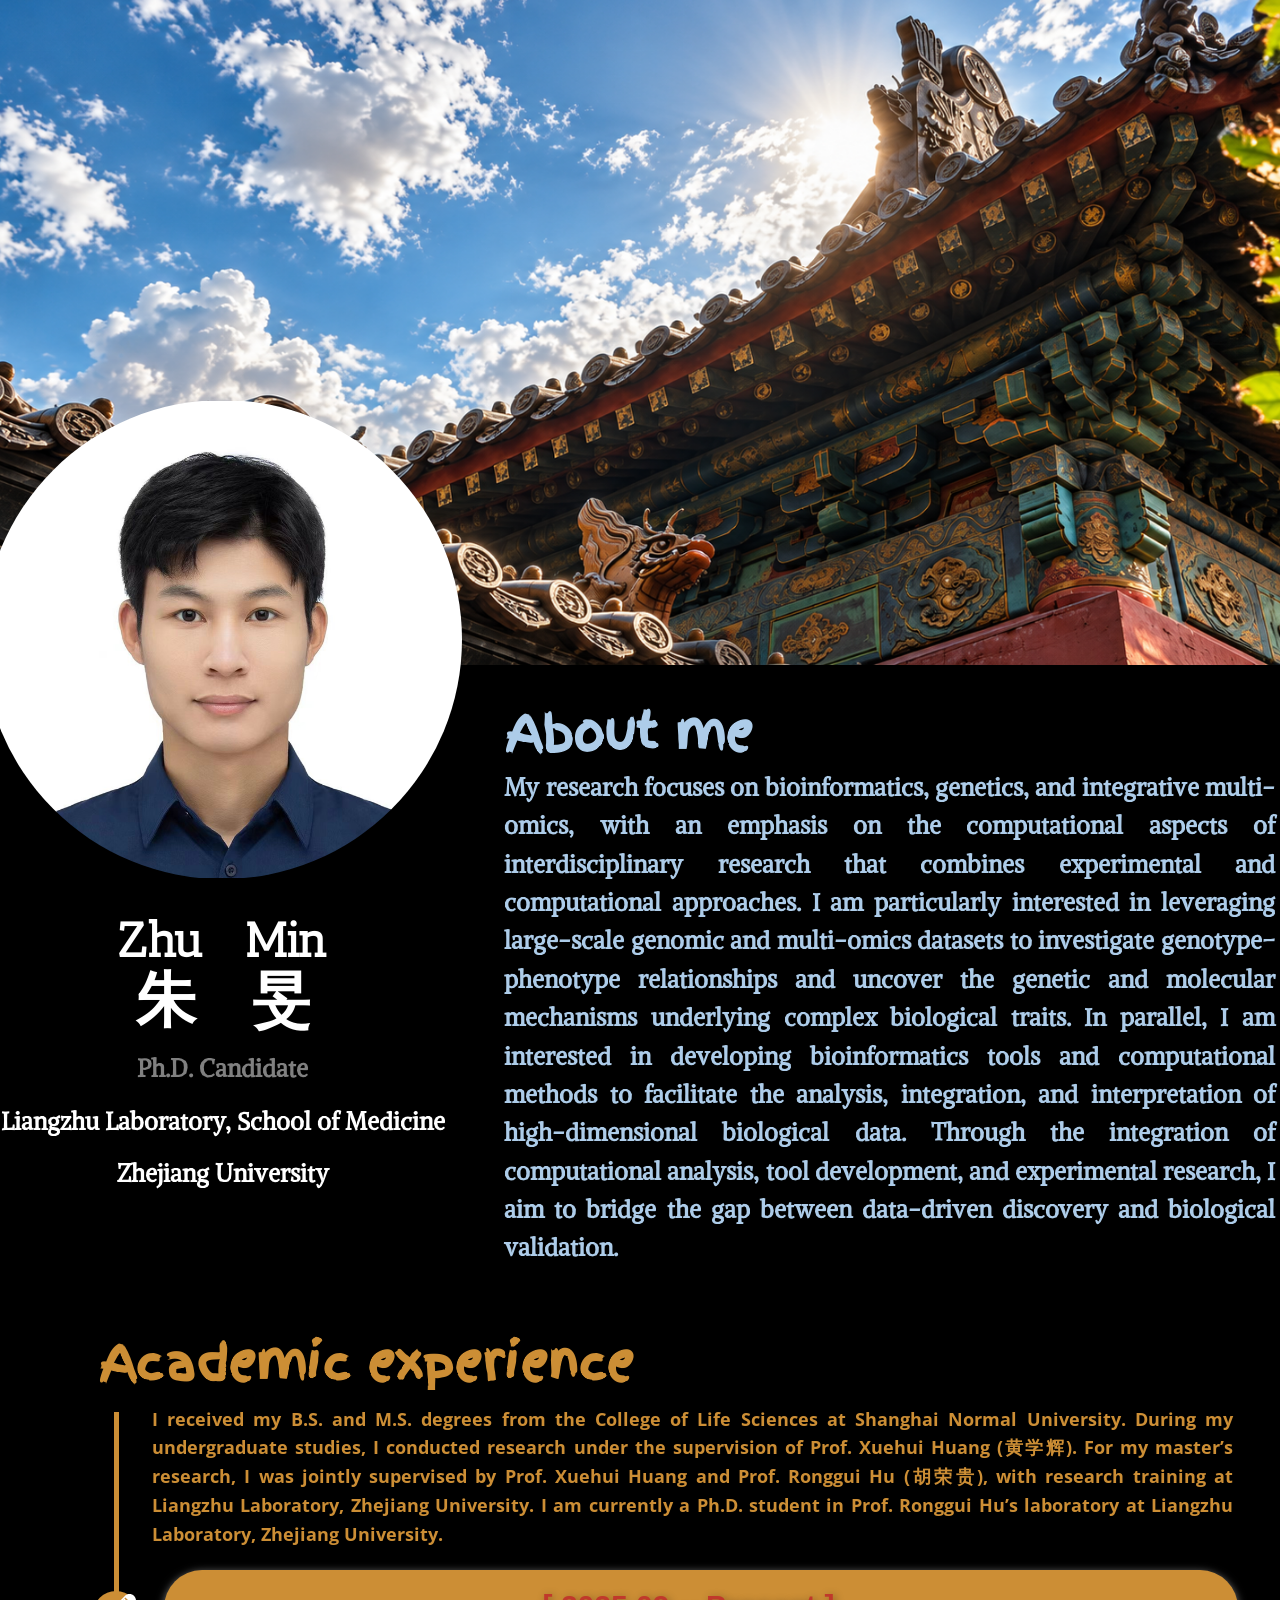
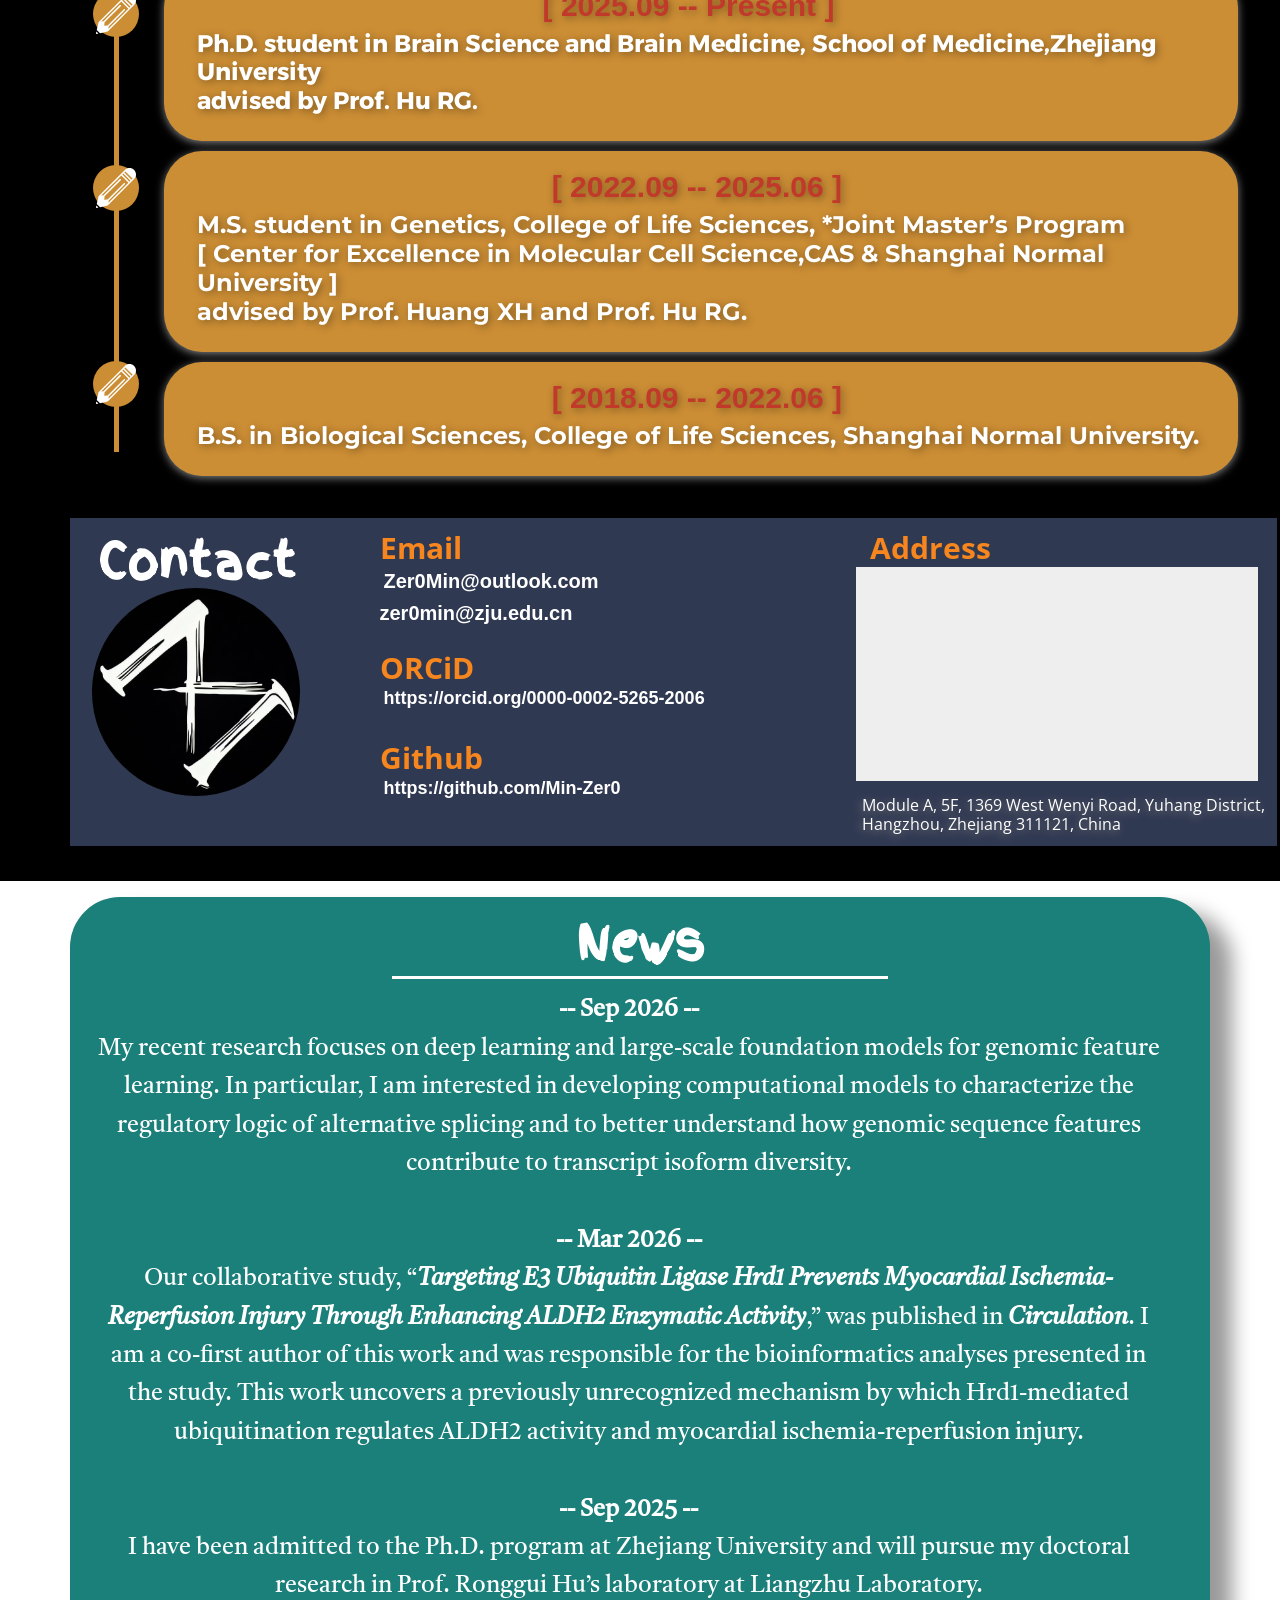
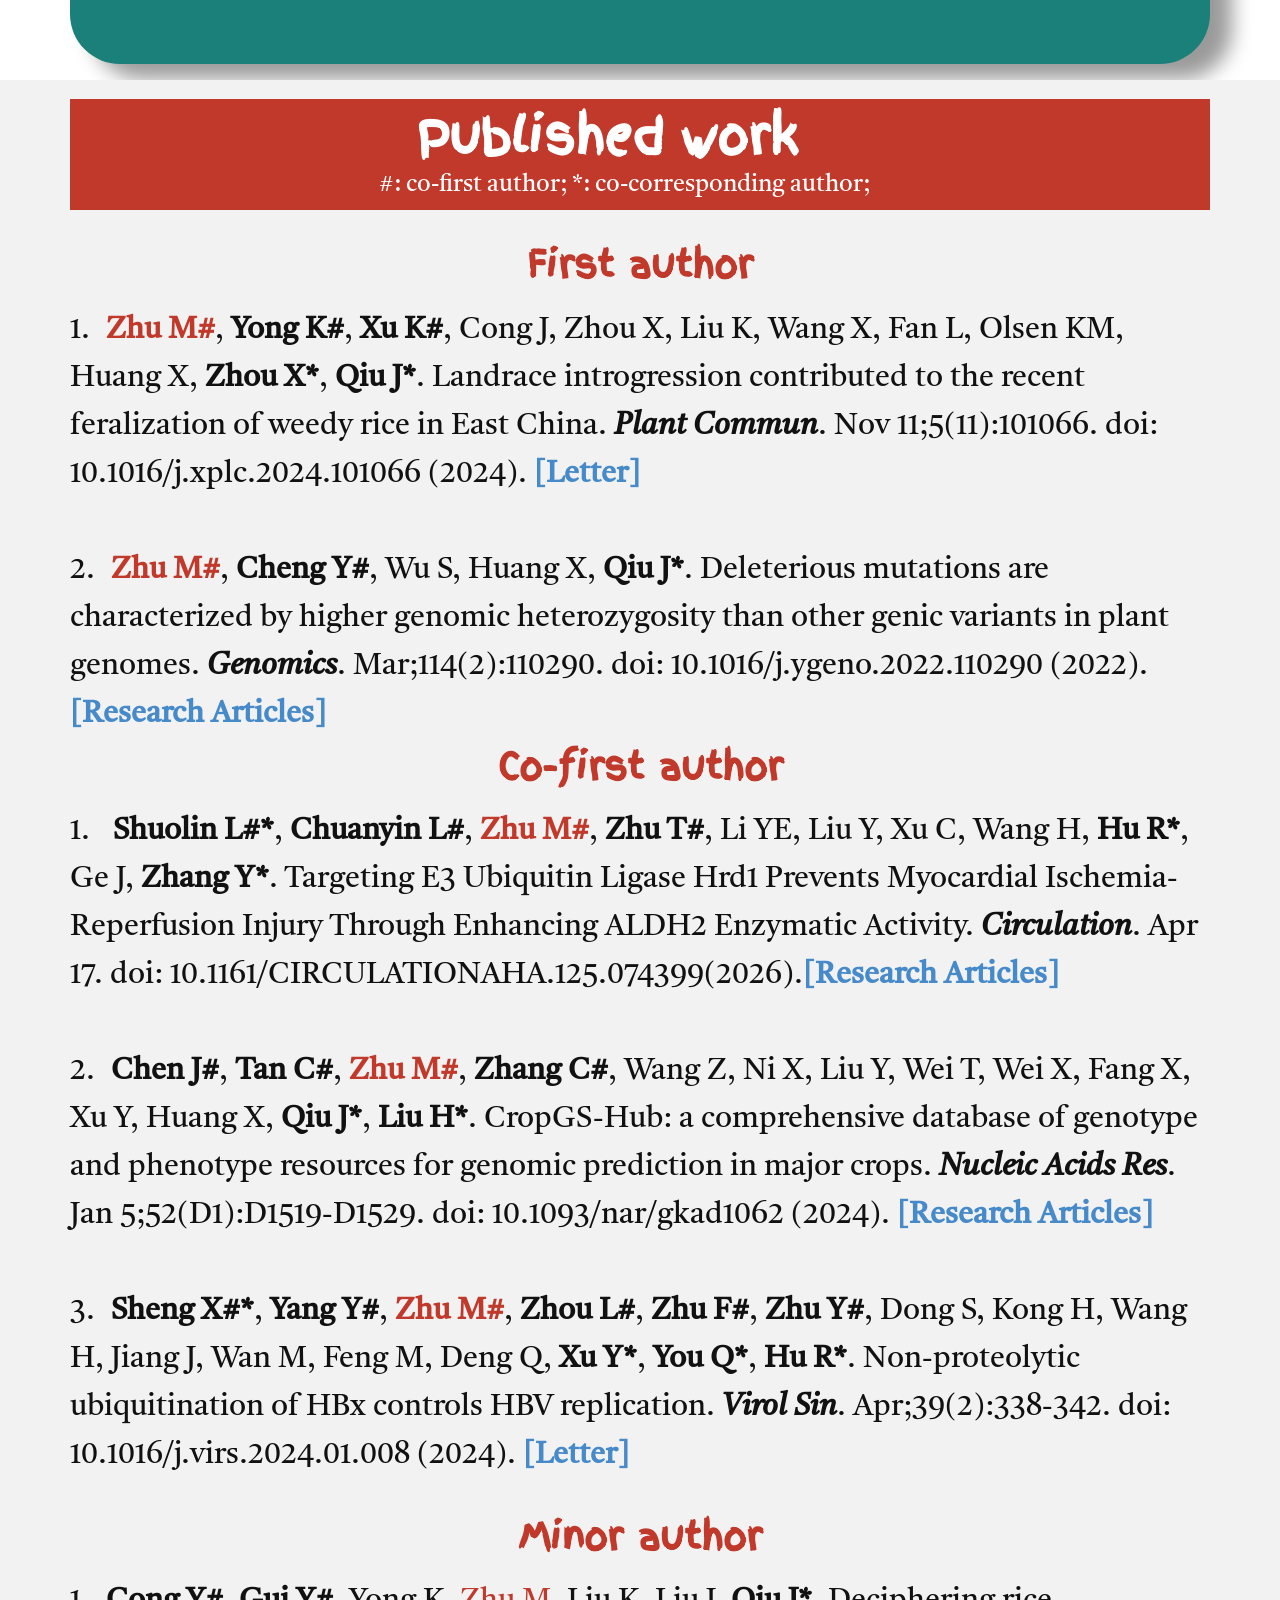
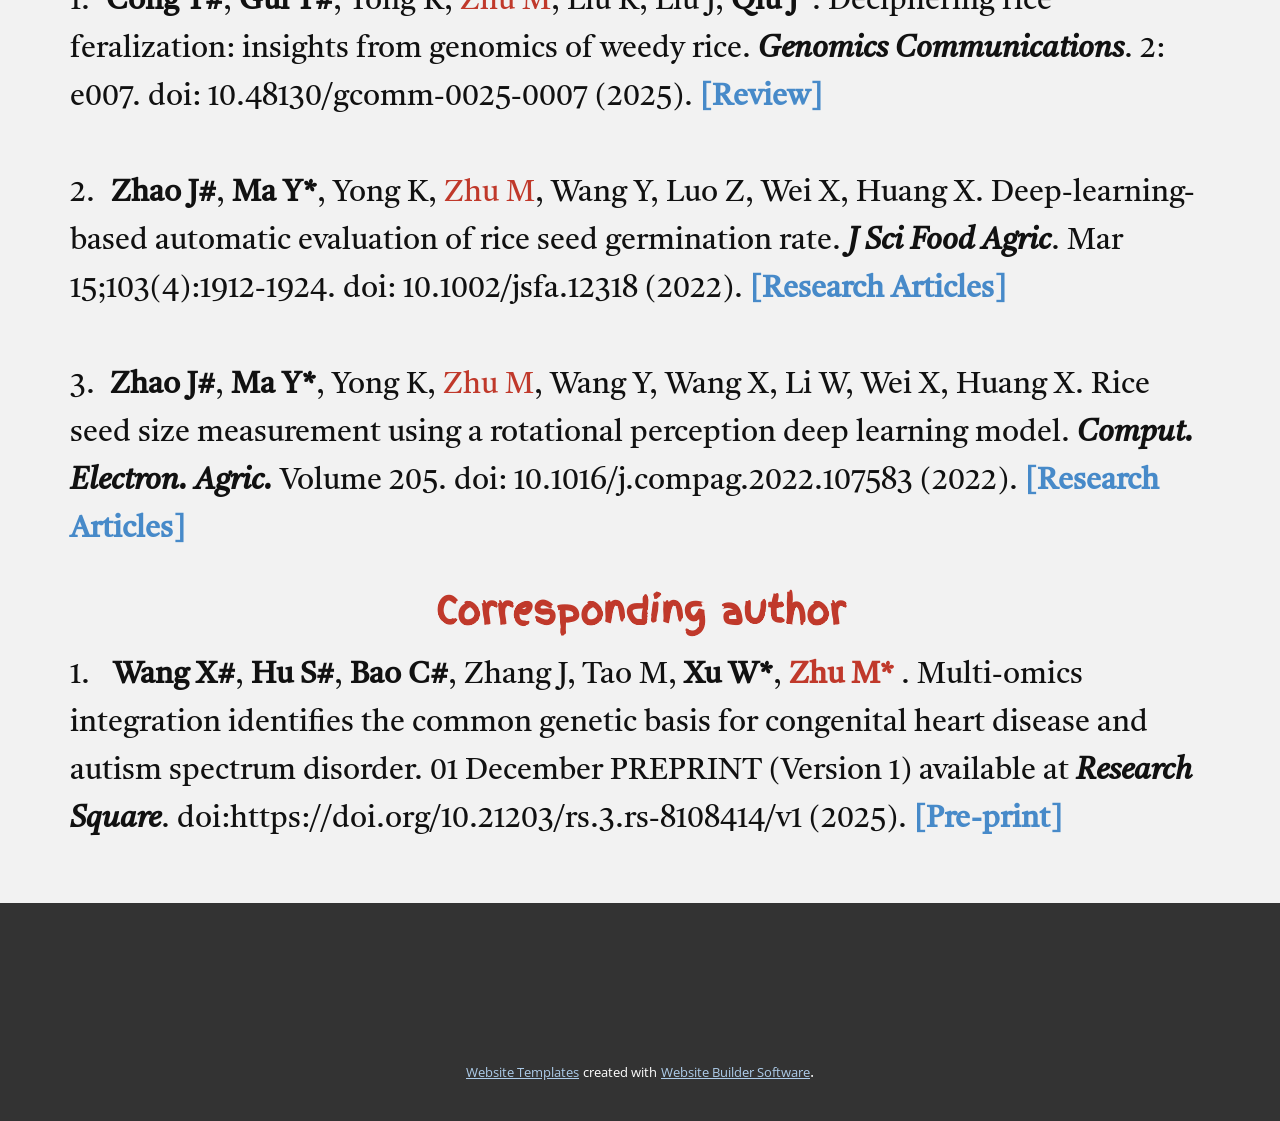
==== Home.html @ 961a6ebb "Add files via upload" ====
<!DOCTYPE html>
<html style="font-size: 16px;" lang="zh"><head>
    <meta name="viewport" content="width=device-width, initial-scale=1.0">
    <meta charset="utf-8">
    <meta name="keywords" content="About Work, ​Call and get a discount, Our Team">
    <meta name="description" content="">
    <title>Home</title>
    <link rel="stylesheet" href="nicepage.css" media="screen">
<link rel="stylesheet" href="Home.css" media="screen">
    <script class="u-script" type="text/javascript" src="jquery.js" defer=""></script>
    <script class="u-script" type="text/javascript" src="nicepage.js" defer=""></script>
    <meta name="generator" content="Nicepage 6.2.1, nicepage.com">
    <link id="u-theme-google-font" rel="stylesheet" href="https://fonts.googleapis.com/css?family=Roboto:100,100i,300,300i,400,400i,500,500i,700,700i,900,900i|Open+Sans:300,300i,400,400i,500,500i,600,600i,700,700i,800,800i">
    <link id="u-page-google-font" rel="stylesheet" href="https://fonts.googleapis.com/css?family=Montserrat:100,100i,200,200i,300,300i,400,400i,500,500i,600,600i,700,700i,800,800i,900,900i|Antic+Slab:400|Alike+Angular:400|Finger+Paint:400|Alexandria:100,200,300,400,500,600,700,800,900|Tiro+Gurmukhi:400,400i">
    
    
    
    
    
    
    
    
    
    <script type="application/ld+json">{
		"@context": "http://schema.org",
		"@type": "Organization",
		"name": "ZhuMin"
}</script>
    <meta name="theme-color" content="#478ac9">
    <meta property="og:title" content="Home">
    <meta property="og:description" content="">
    <meta property="og:type" content="website">
  <meta data-intl-tel-input-cdn-path="intlTelInput/"></head>
  <body data-path-to-root="./" data-include-products="false" class="u-body u-xl-mode" data-lang="zh"><header class="u-clearfix u-header u-header" id="sec-609f"><div class="u-clearfix u-sheet u-sheet-1">
        <nav class="u-align-left u-menu u-menu-hamburger u-offcanvas u-menu-1" data-responsive-from="XL">
          <div class="menu-collapse">
            <a class="u-button-style u-nav-link" href="#" style="padding: 4px 0px; font-size: calc(1em + 8px);">
              <svg class="u-svg-link" preserveAspectRatio="xMidYMin slice" viewBox="0 0 302 302" style=""><use xmlns:xlink="http://www.w3.org/1999/xlink" xlink:href="#svg-5c50"></use></svg>
              <svg xmlns="http://www.w3.org/2000/svg" xmlns:xlink="http://www.w3.org/1999/xlink" version="1.1" id="svg-5c50" x="0px" y="0px" viewBox="0 0 302 302" style="enable-background:new 0 0 302 302;" xml:space="preserve" class="u-svg-content"><g><rect y="36" width="302" height="30"></rect><rect y="236" width="302" height="30"></rect><rect y="136" width="302" height="30"></rect>
</g><g></g><g></g><g></g><g></g><g></g><g></g><g></g><g></g><g></g><g></g><g></g><g></g><g></g><g></g><g></g></svg>
            </a>
          </div>
          <div class="u-nav-container">
            <ul class="u-nav u-unstyled u-nav-1"><li class="u-nav-item"><a class="u-button-style u-nav-link u-text-active-palette-1-base u-text-hover-palette-2-base" href="Home.html" style="padding: 10px 20px;">Home</a>
</li></ul>
          </div>
          <div class="u-nav-container-collapse">
            <div class="u-align-center u-container-align-center u-container-style u-inner-container-layout u-opacity u-opacity-95 u-palette-4-base u-sidenav">
              <div class="u-inner-container-layout u-sidenav-overflow">
                <div class="u-menu-close"></div>
                <ul class="u-align-center u-nav u-popupmenu-items u-unstyled u-nav-2"><li class="u-nav-item"><a class="u-button-style u-nav-link" href="Home.html">Home</a>
</li></ul>
              </div>
            </div>
            <div class="u-menu-overlay u-opacity u-opacity-70 u-palette-4-dark-3"></div>
          </div>
        </nav>
      </div></header>
    <section class="u-black u-clearfix u-section-1" id="sec-ef11">
      <div class="data-layout-selected u-clearfix u-expanded-width u-layout-wrap u-layout-wrap-1">
        <div class="u-layout">
          <div class="u-layout-row">
            <div class="u-container-style u-image u-layout-cell u-size-60 u-image-1" data-image-width="1916" data-image-height="821">
              <div class="u-container-layout u-container-layout-1"></div>
            </div>
          </div>
        </div>
      </div>
      <div class="custom-expanded data-layout-selected u-clearfix u-layout-wrap u-layout-wrap-2">
        <div class="u-layout">
          <div class="u-layout-row">
            <div class="u-container-style u-layout-cell u-size-23 u-layout-cell-2">
              <div class="u-container-layout u-container-layout-2">
                <div class="u-image u-image-circle u-image-contain u-image-2" alt="" data-image-width="842" data-image-height="839"></div>
                <h2 class="u-align-center u-custom-font u-subtitle u-text u-text-body-alt-color u-text-default u-text-1">
                  <span style="font-size: 3rem;"> Zhu&nbsp; &nbsp;Min</span>
                  <br>
                  <span style="font-size: 3.75rem;">朱&nbsp; &nbsp;旻</span>
                  <br>
                </h2>
                <p class="u-align-center u-custom-font u-text u-text-2">
                  <span class="u-text-grey-50">Ph.D. Candidate</span>
                  <span class="u-text-grey-50">
                    <br>
                  </span>
                  <span class="u-text-body-alt-color">Liangzhu Laboratory, School of Medicine<br>Zhejiang University
                  </span>
                </p>
              </div>
            </div>
            <div class="u-container-style u-layout-cell u-size-37 u-layout-cell-3">
              <div class="u-container-layout u-container-layout-3">
                <h2 class="u-align-center u-text u-text-default u-text-palette-1-light-2 u-text-3">About me</h2>
                <p class="u-align-justify-lg u-align-justify-md u-align-justify-sm u-align-justify-xl u-align-left-xs u-custom-font u-text u-text-default-lg u-text-default-md u-text-default-sm u-text-default-xl u-text-palette-1-light-2 u-text-4">My research focuses on bioinformatics, genetics, and integrative multi-omics, with an emphasis on the computational aspects of interdisciplinary research that combines experimental and computational approaches. I am particularly interested in leveraging large-scale genomic and multi-omics datasets to investigate genotype–phenotype relationships and uncover the genetic and molecular mechanisms underlying complex biological traits. In parallel, I am interested in developing bioinformatics tools and computational methods to facilitate the analysis, integration, and interpretation of high-dimensional biological data. Through the integration of computational analysis, tool development, and experimental research, I aim to bridge the gap between data-driven discovery and biological validation. <br>
                </p>
              </div>
            </div>
          </div>
        </div>
      </div>
      <h2 class="u-align-center u-custom-font u-text u-text-custom-color-4 u-text-5"> Academic experience</h2>
      <div class="custom-expanded data-layout-selected u-clearfix u-custom-color-3 u-expanded-width-md u-expanded-width-sm u-layout-wrap u-layout-wrap-3">
        <div class="u-layout">
          <div class="u-layout-row">
            <div class="u-align-left-xs u-black u-container-style u-layout-cell u-shape-rectangle u-size-60 u-layout-cell-4">
              <div class="u-container-layout u-container-layout-4">
                <div class="u-align-center u-border-5 u-border-custom-color-4 u-line u-line-vertical u-line-1"></div>
                <p class="u-align-justify-lg u-align-justify-md u-align-justify-sm u-align-justify-xl u-text u-text-custom-color-4 u-text-6">I received my B.S. and M.S. degrees from the College of Life Sciences at Shanghai Normal University. During my undergraduate studies, I conducted research under the supervision of Prof. Xuehui Huang (黄学辉). For my master’s research, I was jointly supervised by Prof. Xuehui Huang and Prof. Ronggui Hu (胡荣贵), with research training at Liangzhu Laboratory, Zhejiang University. I am currently a Ph.D. student in Prof. Ronggui Hu’s laboratory at Liangzhu Laboratory, Zhejiang University.</p><span class="u-custom-color-4 u-icon u-icon-circle u-icon-1"><svg class="u-svg-link" preserveAspectRatio="xMidYMin slice" viewBox="0 0 55.25 55.25" style=""><use xmlns:xlink="http://www.w3.org/1999/xlink" xlink:href="#svg-f178"></use></svg><svg class="u-svg-content" viewBox="0 0 55.25 55.25" x="0px" y="0px" id="svg-f178" style="enable-background:new 0 0 55.25 55.25;"><g><path d="M0.523,51.933l-0.497,2.085c-0.016,0.067-0.02,0.135-0.022,0.202C0.004,54.234,0,54.246,0,54.259
		c0.001,0.114,0.026,0.225,0.065,0.332c0.009,0.025,0.019,0.047,0.03,0.071c0.049,0.107,0.11,0.21,0.196,0.296
		c0.095,0.095,0.207,0.168,0.328,0.218c0.121,0.05,0.25,0.075,0.379,0.075c0.077,0,0.155-0.009,0.231-0.027l2.086-0.497
		L0.523,51.933z"></path><path d="M52.618,2.631c-3.51-3.508-9.219-3.508-12.729,0L3.827,38.693C3.81,38.71,3.8,38.731,3.785,38.749
		c-0.021,0.024-0.039,0.05-0.058,0.076c-0.053,0.074-0.094,0.153-0.125,0.239c-0.009,0.026-0.022,0.049-0.029,0.075
		c-0.003,0.01-0.009,0.02-0.012,0.03l-2.495,10.48L5.6,54.182l10.48-2.495c0.027-0.006,0.051-0.021,0.077-0.03
		c0.034-0.011,0.066-0.024,0.099-0.039c0.072-0.033,0.139-0.074,0.201-0.123c0.024-0.019,0.049-0.033,0.072-0.054
		c0.008-0.008,0.018-0.012,0.026-0.02l36.063-36.063C56.127,11.85,56.127,6.14,52.618,2.631z M17.157,47.992l0.354-3.183
		L39.889,22.43c0.391-0.391,0.391-1.023,0-1.414s-1.023-0.391-1.414,0L16.097,43.395l-4.773,0.53l0.53-4.773l22.38-22.378
		c0.391-0.391,0.391-1.023,0-1.414s-1.023-0.391-1.414,0L10.44,37.738l-3.183,0.354L34.94,10.409l9.9,9.9L17.157,47.992z
		 M46.254,18.895l-9.9-9.9l1.414-1.414l9.9,9.9L46.254,18.895z M49.082,16.067l-9.9-9.9l1.415-1.415l9.9,9.9L49.082,16.067z"></path>
</g></svg></span>
                <div class="custom-expanded u-list u-list-1">
                  <div class="u-repeater u-repeater-1">
                    <div class="u-align-left u-container-style u-custom-color-4 u-list-item u-radius u-repeater-item u-shape-round u-list-item-1">
                      <div class="u-container-layout u-similar-container u-container-layout-5">
                        <p class="u-align-center u-custom-font u-font-arial u-text u-text-custom-color-1 u-text-default u-text-7">[ 2025.09
-- Present ]&nbsp; &nbsp;</p>
                        <h5 class="u-align-left u-custom-font u-text u-text-8">Ph.D.
student in ​Brain Science and Brain Medicine, ​School of Medicine,​Zhejiang&nbsp; University&nbsp;<br>advised by Prof. Hu RG.&nbsp;<br>
                        </h5>
                      </div>
                    </div>
                    <div class="u-align-left u-container-style u-custom-color-4 u-list-item u-radius u-repeater-item u-shape-round u-list-item-2">
                      <div class="u-container-layout u-similar-container u-container-layout-6">
                        <p class="u-align-center u-custom-font u-font-arial u-text u-text-custom-color-1 u-text-default u-text-9">[ ​2022.09
-- 2025.06 ]&nbsp; </p>
                        <h5 class="u-align-left u-custom-font u-font-montserrat u-text u-text-10">M.S.
student in Genetics, College of Life Sciences,&nbsp;​*​Joint
Master’s Program<br>[ Center for Excellence in Molecular&nbsp;Cell Science,CAS &amp; Shanghai
Normal University ]&nbsp;<br>advised by Prof. Huang XH and
Prof. Hu RG.<br>
                        </h5>
                      </div>
                    </div>
                    <div class="u-align-left u-container-style u-custom-color-4 u-list-item u-radius u-repeater-item u-shape-round u-list-item-3">
                      <div class="u-container-layout u-similar-container u-container-layout-7">
                        <p class="u-align-center u-custom-font u-font-arial u-text u-text-custom-color-1 u-text-default u-text-11">[ ​2018.09
-- 2022.06 ]&nbsp; </p>
                        <h5 class="u-align-left u-custom-font u-font-montserrat u-text u-text-12"> B.S.
in Biological Sciences,
College
of Life Sciences, Shanghai
Normal University.<br>
                        </h5>
                      </div>
                    </div>
                  </div>
                </div><span class="u-custom-color-4 u-icon u-icon-circle u-icon-2"><svg class="u-svg-link" preserveAspectRatio="xMidYMin slice" viewBox="0 0 55.25 55.25" style=""><use xmlns:xlink="http://www.w3.org/1999/xlink" xlink:href="#svg-958d"></use></svg><svg class="u-svg-content" viewBox="0 0 55.25 55.25" x="0px" y="0px" id="svg-958d" style="enable-background:new 0 0 55.25 55.25;"><g><path d="M0.523,51.933l-0.497,2.085c-0.016,0.067-0.02,0.135-0.022,0.202C0.004,54.234,0,54.246,0,54.259
		c0.001,0.114,0.026,0.225,0.065,0.332c0.009,0.025,0.019,0.047,0.03,0.071c0.049,0.107,0.11,0.21,0.196,0.296
		c0.095,0.095,0.207,0.168,0.328,0.218c0.121,0.05,0.25,0.075,0.379,0.075c0.077,0,0.155-0.009,0.231-0.027l2.086-0.497
		L0.523,51.933z"></path><path d="M52.618,2.631c-3.51-3.508-9.219-3.508-12.729,0L3.827,38.693C3.81,38.71,3.8,38.731,3.785,38.749
		c-0.021,0.024-0.039,0.05-0.058,0.076c-0.053,0.074-0.094,0.153-0.125,0.239c-0.009,0.026-0.022,0.049-0.029,0.075
		c-0.003,0.01-0.009,0.02-0.012,0.03l-2.495,10.48L5.6,54.182l10.48-2.495c0.027-0.006,0.051-0.021,0.077-0.03
		c0.034-0.011,0.066-0.024,0.099-0.039c0.072-0.033,0.139-0.074,0.201-0.123c0.024-0.019,0.049-0.033,0.072-0.054
		c0.008-0.008,0.018-0.012,0.026-0.02l36.063-36.063C56.127,11.85,56.127,6.14,52.618,2.631z M17.157,47.992l0.354-3.183
		L39.889,22.43c0.391-0.391,0.391-1.023,0-1.414s-1.023-0.391-1.414,0L16.097,43.395l-4.773,0.53l0.53-4.773l22.38-22.378
		c0.391-0.391,0.391-1.023,0-1.414s-1.023-0.391-1.414,0L10.44,37.738l-3.183,0.354L34.94,10.409l9.9,9.9L17.157,47.992z
		 M46.254,18.895l-9.9-9.9l1.414-1.414l9.9,9.9L46.254,18.895z M49.082,16.067l-9.9-9.9l1.415-1.415l9.9,9.9L49.082,16.067z"></path>
</g></svg></span><span class="u-custom-color-4 u-icon u-icon-circle u-icon-3"><svg class="u-svg-link" preserveAspectRatio="xMidYMin slice" viewBox="0 0 55.25 55.25" style=""><use xmlns:xlink="http://www.w3.org/1999/xlink" xlink:href="#svg-da43"></use></svg><svg class="u-svg-content" viewBox="0 0 55.25 55.25" x="0px" y="0px" id="svg-da43" style="enable-background:new 0 0 55.25 55.25;"><g><path d="M0.523,51.933l-0.497,2.085c-0.016,0.067-0.02,0.135-0.022,0.202C0.004,54.234,0,54.246,0,54.259
		c0.001,0.114,0.026,0.225,0.065,0.332c0.009,0.025,0.019,0.047,0.03,0.071c0.049,0.107,0.11,0.21,0.196,0.296
		c0.095,0.095,0.207,0.168,0.328,0.218c0.121,0.05,0.25,0.075,0.379,0.075c0.077,0,0.155-0.009,0.231-0.027l2.086-0.497
		L0.523,51.933z"></path><path d="M52.618,2.631c-3.51-3.508-9.219-3.508-12.729,0L3.827,38.693C3.81,38.71,3.8,38.731,3.785,38.749
		c-0.021,0.024-0.039,0.05-0.058,0.076c-0.053,0.074-0.094,0.153-0.125,0.239c-0.009,0.026-0.022,0.049-0.029,0.075
		c-0.003,0.01-0.009,0.02-0.012,0.03l-2.495,10.48L5.6,54.182l10.48-2.495c0.027-0.006,0.051-0.021,0.077-0.03
		c0.034-0.011,0.066-0.024,0.099-0.039c0.072-0.033,0.139-0.074,0.201-0.123c0.024-0.019,0.049-0.033,0.072-0.054
		c0.008-0.008,0.018-0.012,0.026-0.02l36.063-36.063C56.127,11.85,56.127,6.14,52.618,2.631z M17.157,47.992l0.354-3.183
		L39.889,22.43c0.391-0.391,0.391-1.023,0-1.414s-1.023-0.391-1.414,0L16.097,43.395l-4.773,0.53l0.53-4.773l22.38-22.378
		c0.391-0.391,0.391-1.023,0-1.414s-1.023-0.391-1.414,0L10.44,37.738l-3.183,0.354L34.94,10.409l9.9,9.9L17.157,47.992z
		 M46.254,18.895l-9.9-9.9l1.414-1.414l9.9,9.9L46.254,18.895z M49.082,16.067l-9.9-9.9l1.415-1.415l9.9,9.9L49.082,16.067z"></path>
</g></svg></span>
              </div>
            </div>
          </div>
        </div>
      </div>
    </section>
    <section class="u-align-left u-black u-clearfix u-section-2" id="carousel_8cb5">
      <div class="u-clearfix u-sheet u-valign-top-xs u-sheet-1">
        <div class="custom-expanded data-layout-selected u-clearfix u-custom-color-3 u-gutter-38 u-layout-wrap u-layout-wrap-1">
          <div class="u-layout">
            <div class="u-layout-row">
              <div class="u-align-center u-container-style u-layout-cell u-size-14-lg u-size-14-xl u-size-19-md u-size-19-sm u-size-19-xs u-layout-cell-1">
                <div class="u-container-layout u-container-layout-1">
                  <h2 class="u-text u-text-1"> Contact</h2>
                  <div class="custom-expanded u-image u-image-circle u-image-1" data-image-width="1280" data-image-height="1280"></div>
                </div>
              </div>
              <div class="u-container-style u-layout-cell u-size-23-lg u-size-23-xl u-size-24-md u-size-24-sm u-size-24-xs u-layout-cell-2">
                <div class="u-container-layout u-container-layout-2">
                  <p class="u-text u-text-2">
                    <a class="u-active-none u-border-none u-btn u-button-link u-button-style u-hover-none u-none u-text-body-alt-color u-btn-1" data-href="#">
                      <span class="u-text-palette-2-base"> Email&nbsp;</span>
                      <br>&nbsp; <br>&nbsp; <span class="u-text-palette-2-base">
                        <br>
                        <br>ORCiD
                      </span>
                      <br>&nbsp;<br>
                      <br>
                      <span class="u-text-palette-2-base">Github </span>
                      <br>&nbsp; &nbsp;<br>
                      <br>
                    </a>
                  </p>
                  <p class="u-custom-font u-font-arial u-text u-text-default u-text-3">
                    <a class="u-active-none u-border-none u-btn u-button-link u-button-style u-hover-none u-none u-text-body-alt-color u-btn-2" data-href="mailto:Zer0Min@outlook.com" href="mailto:Zer0Min@outlook.com">Zer0Min@outlook.com</a>
                  </p>
                  <p class="u-custom-font u-font-arial u-text u-text-default u-text-4">
                    <a class="u-active-none u-border-none u-btn u-button-link u-button-style u-hover-none u-none u-text-body-alt-color u-btn-3" data-href="mailto:Zer0Min@outlook.com" href="mailto:zer0min@zju.edu.cn"> zer0min@zju.edu.cn</a>
                  </p>
                  <p class="u-custom-font u-font-arial u-text u-text-default-xl u-text-5">
                    <a class="u-active-none u-border-none u-btn u-button-link u-button-style u-hover-none u-none u-text-body-alt-color u-btn-4" data-href="https://orcid.org/0000-0002-5265-2006" data-target="_blank">https://orcid.org/0000-0002-5265-2006</a>
                  </p>
                  <p class="u-custom-font u-font-arial u-text u-text-default-lg u-text-default-xl u-text-6">
                    <a class="u-active-none u-border-none u-btn u-button-link u-button-style u-hover-none u-none u-text-white u-btn-5" data-href="https://github.com/Min-Zer0" data-target="_blank">https://github.com/Min-Zer0</a>
                  </p>
                </div>
              </div>
              <div class="u-container-style u-layout-cell u-size-17-md u-size-17-sm u-size-17-xs u-size-23-lg u-size-23-xl u-layout-cell-3">
                <div class="u-container-layout u-container-layout-3">
                  <div class="custom-expanded u-grey-light-2 u-map u-map-1">
                    <div class="embed-responsive">
                      <iframe class="embed-responsive-item" src="https://maps.google.com/maps?output=embed&amp;q=%E6%B5%99%E6%B1%9F%E5%A4%A7%E5%AD%A6%E5%8C%BB%E5%AD%A6%E9%99%A2%E9%99%84%E5%B1%9E%E7%AC%AC%E4%B8%80%E5%8C%BB%E9%99%A2%EF%BC%88%E6%96%B0%EF%BC%89&amp;z=15&amp;t=m" data-map="[base64]"></iframe>
                    </div>
                  </div>
                  <p class="u-text u-text-7">
                    <span class="u-text-palette-2-base"> Address</span>
                    <br>
                    <br>
                  </p>
                  <p class="u-text u-text-8">Module A, 5F,&nbsp;1369 West Wenyi Road, Yuhang District, Hangzhou, Zhejiang 311121, China<br>
                  </p>
                </div>
              </div>
            </div>
          </div>
        </div>
      </div>
    </section>
    <section class="u-clearfix u-white u-section-3" id="sec-29fc">
      <div class="u-clearfix u-sheet u-valign-middle-lg u-valign-middle-md u-valign-middle-sm u-valign-middle-xl u-sheet-1">
        <div class="u-align-center u-container-style u-expanded-width u-group u-palette-4-base u-radius u-shape-round u-group-1">
          <div class="u-container-layout u-container-layout-1">
            <h2 class="u-text u-text-default u-text-1"> News</h2>
            <div class="u-align-center u-border-3 u-border-white u-line u-line-horizontal u-line-1"></div>
            <p class="u-custom-font u-text u-text-white u-text-2"> -- Sep 2026 --<br>
              <span style="font-weight: 400;">My recent research focuses on deep learning and large-scale foundation models for genomic feature learning. In particular, I am interested in developing computational models to characterize the regulatory logic of alternative splicing and to better understand how genomic sequence features contribute to transcript isoform diversity.</span>
              <br>
              <br>-- Mar 2026 --<br>
              <span style="font-weight: 400;">Our collaborative study, “<span style="font-style: italic; font-weight: 700;">Targeting E3 Ubiquitin Ligase Hrd1 Prevents Myocardial Ischemia-Reperfusion Injury Through Enhancing ALDH2 Enzymatic Activity</span>,” was published in <span style="font-weight: 700; font-style: italic;">Circulation</span>. I am a co-first author of this work and was responsible for the bioinformatics analyses presented in the study. This work uncovers a previously unrecognized mechanism by which Hrd1-mediated ubiquitination regulates ALDH2 activity and myocardial ischemia-reperfusion injury.
              </span>
              <br>
              <br> -- Sep 2025 --<br>
              <span style="font-weight: 400;"> I have been admitted to the Ph.D. program at Zhejiang University and will pursue my doctoral research in Prof. Ronggui Hu’s laboratory at Liangzhu Laboratory.</span>
              <br>
              <br>
            </p>
          </div>
        </div>
      </div>
    </section>
    <section class="u-clearfix u-grey-5 u-section-4" id="sec-e15a">
      <div class="u-clearfix u-sheet u-sheet-1">
        <div class="u-expanded-width u-list u-list-1">
          <div class="u-repeater u-repeater-1">
            <div class="u-align-left u-container-style u-custom-color-1 u-list-item u-repeater-item u-shape-rectangle u-list-item-1">
              <div class="u-container-layout u-similar-container u-container-layout-1">
                <h2 class="u-align-center u-custom-font u-text u-text-1"> Published work</h2>
                <p class="u-align-center u-custom-font u-text u-text-2">#: co-first author; *: co-corresponding author;</p>
              </div>
            </div>
          </div>
        </div>
        <h2 class="u-align-center u-custom-font u-text u-text-custom-color-1 u-text-3"> First author</h2>
        <p class="u-custom-font u-text u-text-4"> 1.&nbsp;&nbsp;<span style="font-weight: 700;" class="u-text-custom-color-1">Zhu M#</span>, <span style="font-weight: 700;">Yong K#</span>, <span style="font-weight: 700;">Xu K#</span>, Cong J, Zhou X, Liu K, Wang X, Fan L, Olsen KM, Huang X, <span style="font-weight: 700;">Zhou X*</span>, <span style="font-weight: 700;">Qiu J*</span>. Landrace introgression contributed to the recent feralization of weedy rice in East China. <span style="font-style: italic; font-weight: 700;">Plant Commun</span>. Nov 11;5(11):101066. doi: 10.1016/j.xplc.2024.101066 (2024). <span class="u-text-palette-1-base" style="font-weight: 700;">[Letter]</span>
          <br>
          <br>2.&nbsp;&nbsp;<span style="font-weight: 700;" class="u-text-custom-color-1">Zhu M#</span>, <span style="font-weight: 700;">Cheng Y#</span>, Wu S, Huang X, <span style="font-weight: 700;">Qiu J*</span>. Deleterious mutations are characterized by higher genomic heterozygosity than other genic variants in plant genomes. <span style="font-weight: 700; font-style: italic;">Genomics</span>. Mar;114(2):110290. doi: 10.1016/j.ygeno.2022.110290 (2022). <span class="u-text-palette-1-base" style="font-weight: 700;">[Research Articles]</span>&nbsp;
        </p>
      </div>
    </section>
    <section class="u-clearfix u-grey-5 u-section-5" id="sec-0cd6">
      <div class="u-clearfix u-sheet u-sheet-1">
        <h2 class="u-align-center u-custom-font u-text u-text-custom-color-1 u-text-1"> Co-first author</h2>
        <p class="u-custom-font u-text u-text-2">1.&nbsp;&nbsp;<span style="font-weight: 700;"> Shuolin L#*</span>, <span style="font-weight: 700;">Chuanyin L#</span>, <span style="font-weight: 700;" class="u-text-custom-color-1">Zhu M#</span>, <span style="font-weight: 700;">Zhu T#</span>, Li YE, Liu Y, Xu C, Wang H, <span style="font-weight: 700;">Hu R*</span>, Ge J, <span style="font-weight: 700;">Zhang Y*</span>. Targeting E3 Ubiquitin Ligase Hrd1 Prevents Myocardial Ischemia-Reperfusion Injury Through Enhancing ALDH2 Enzymatic Activity. <span style="font-style: italic; font-weight: 700;">Circulation</span>. Apr 17. doi: 10.1161/CIRCULATIONAHA.125.074399(2026).<span class="u-text-palette-1-base" style="font-weight: 700;">[Research Articles]</span>
          <br>
          <br>2.&nbsp;&nbsp;<span style="font-weight: 700;">Chen J#</span>, <span style="font-weight: 700;">Tan C#</span>, <span style="font-weight: 700;" class="u-text-custom-color-1">Zhu M#</span>, <span style="font-weight: 700;">Zhang C#</span>, Wang Z, Ni X, Liu Y, Wei T, Wei X, Fang X, Xu Y, Huang X, <span style="font-weight: 700;">Qiu J*</span>, <span style="font-weight: 700;">Liu H*</span>. CropGS-Hub: a comprehensive database of genotype and phenotype resources for genomic prediction in major crops. <span style="font-weight: 700; font-style: italic;">Nucleic Acids Res</span>. Jan 5;52(D1):D1519-D1529. doi: 10.1093/nar/gkad1062 (2024). <span class="u-text-palette-1-base" style="font-weight: 700;">[Research Articles]</span>
          <br>
          <br>3.&nbsp;&nbsp;<span style="font-weight: 700;">Sheng X#*</span>, <span style="font-weight: 700;">Yang Y#</span>, <span style="font-weight: 700;" class="u-text-custom-color-1">Zhu M#</span>, <span style="font-weight: 700;">Zhou L#</span>, <span style="font-weight: 700;">Zhu F#</span>, <span style="font-weight: 700;">Zhu Y#</span>, Dong S, Kong H, Wang H, Jiang J, Wan M, Feng M, Deng Q, <span style="font-weight: 700;">Xu Y*</span>, <span style="font-weight: 700;">You Q*</span>, <span style="font-weight: 700;">Hu R*</span>. Non-proteolytic ubiquitination of HBx controls HBV replication. <span style="font-style: italic; font-weight: 700;">Virol Sin</span>. Apr;39(2):338-342. doi: 10.1016/j.virs.2024.01.008 (2024).<span class="u-text-palette-1-base">
            <span style="font-weight: 700;">[Letter]</span>
          </span>
        </p>
      </div>
    </section>
    <section class="u-clearfix u-grey-5 u-section-6" id="sec-a289">
      <div class="u-clearfix u-sheet u-sheet-1">
        <h2 class="u-align-center u-custom-font u-text u-text-custom-color-1 u-text-1"> Minor author</h2>
        <p class="u-custom-font u-text u-text-2"> 1.&nbsp;&nbsp;<span style="font-weight: 700;">Cong Y#</span>, <span style="font-weight: 700;">Gui Y#</span>, Yong K, <span class="u-text-custom-color-1">Zhu M</span>, Liu K, Liu J, <span style="font-weight: 700;">Qiu J*</span>. Deciphering rice feralization: insights from genomics of weedy rice. <span style="font-weight: 700; font-style: italic;">Genomics Communications</span>. 2: e007. doi: 10.48130/gcomm-0025-0007 (2025). <span class="u-text-palette-1-base">
            <span style="font-weight: 700;">[Review]</span>
          </span>
          <br>
          <br>2.&nbsp;&nbsp;<span style="font-weight: 700;">Zhao J#</span>,<span style="font-weight: 700;"> Ma Y*</span>, Yong K, <span class="u-text-custom-color-1">Zhu M</span>, Wang Y, Luo Z, Wei X, Huang X. Deep-learning-based automatic evaluation of rice seed germination rate.<span style="font-weight: 700; font-style: italic;"> J Sci Food Agric</span>. Mar 15;103(4):1912-1924. doi: 10.1002/jsfa.12318 (2022).<span class="u-text-palette-1-base">
            <span style="font-weight: 700;"> [Research Articles]</span>&nbsp;
          </span>
          <br>
          <br>3.&nbsp; <span style="font-weight: 700;">Zhao J#</span>, <span style="font-weight: 700;">Ma Y*</span>, Yong K, <span class="u-text-custom-color-1">Zhu M</span>, Wang Y, Wang X, Li W, Wei X, Huang X. Rice seed size measurement using a rotational perception deep learning model. <span style="font-weight: 700; font-style: italic;">Comput. Electron. Agric.</span> Volume 205. doi: 10.1016/j.compag.2022.107583 (2022). <span class="u-text-palette-1-base" style="font-weight: 700;">[Research Articles]&nbsp;</span>
          <br>
        </p>
      </div>
    </section>
    <section class="u-clearfix u-grey-5 u-section-7" id="sec-0922">
      <div class="u-clearfix u-sheet u-sheet-1">
        <h2 class="u-align-center u-custom-font u-text u-text-custom-color-1 u-text-1"> Corresponding author</h2>
        <p class="u-custom-font u-text u-text-2">1.&nbsp;&nbsp;<span style="font-weight: 700;" class="u-text-custom-color-1"></span>
          <span style="font-weight: 700;">Wang X#</span>, <span style="font-weight: 700;">Hu S#</span>,<span style="font-weight: 700;"> Bao C#</span>, Zhang J, Tao M, <span style="font-weight: 700;">Xu W*</span>,<span style="font-weight: 700;">
            <span class="u-text-custom-color-1">Zhu M*</span>
          </span>. Multi-omics integration identifies the common genetic basis for congenital heart disease and autism spectrum disorder. 01 December PREPRINT (Version 1) available at <span style="font-weight: 700; font-style: italic;">Research Square</span>. doi:https://doi.org/10.21203/rs.3.rs-8108414/v1 (2025). <span class="u-text-palette-1-base" style="font-weight: 700;">[Pre-print]</span>
        </p>
      </div>
    </section>
    
    
    
    <footer class="u-align-center u-clearfix u-container-align-center u-footer u-grey-80 u-footer" id="sec-176d"><div class="u-clearfix u-sheet u-sheet-1"></div></footer>
    <section class="u-backlink u-clearfix u-grey-80">
      <a class="u-link" href="https://nicepage.com/website-templates" target="_blank">
        <span>Website Templates</span>
      </a>
      <p class="u-text">
        <span>created with</span>
      </p>
      <a class="u-link" href="" target="_blank">
        <span>Website Builder Software</span>
      </a>. 
    </section>
  
</body></html>
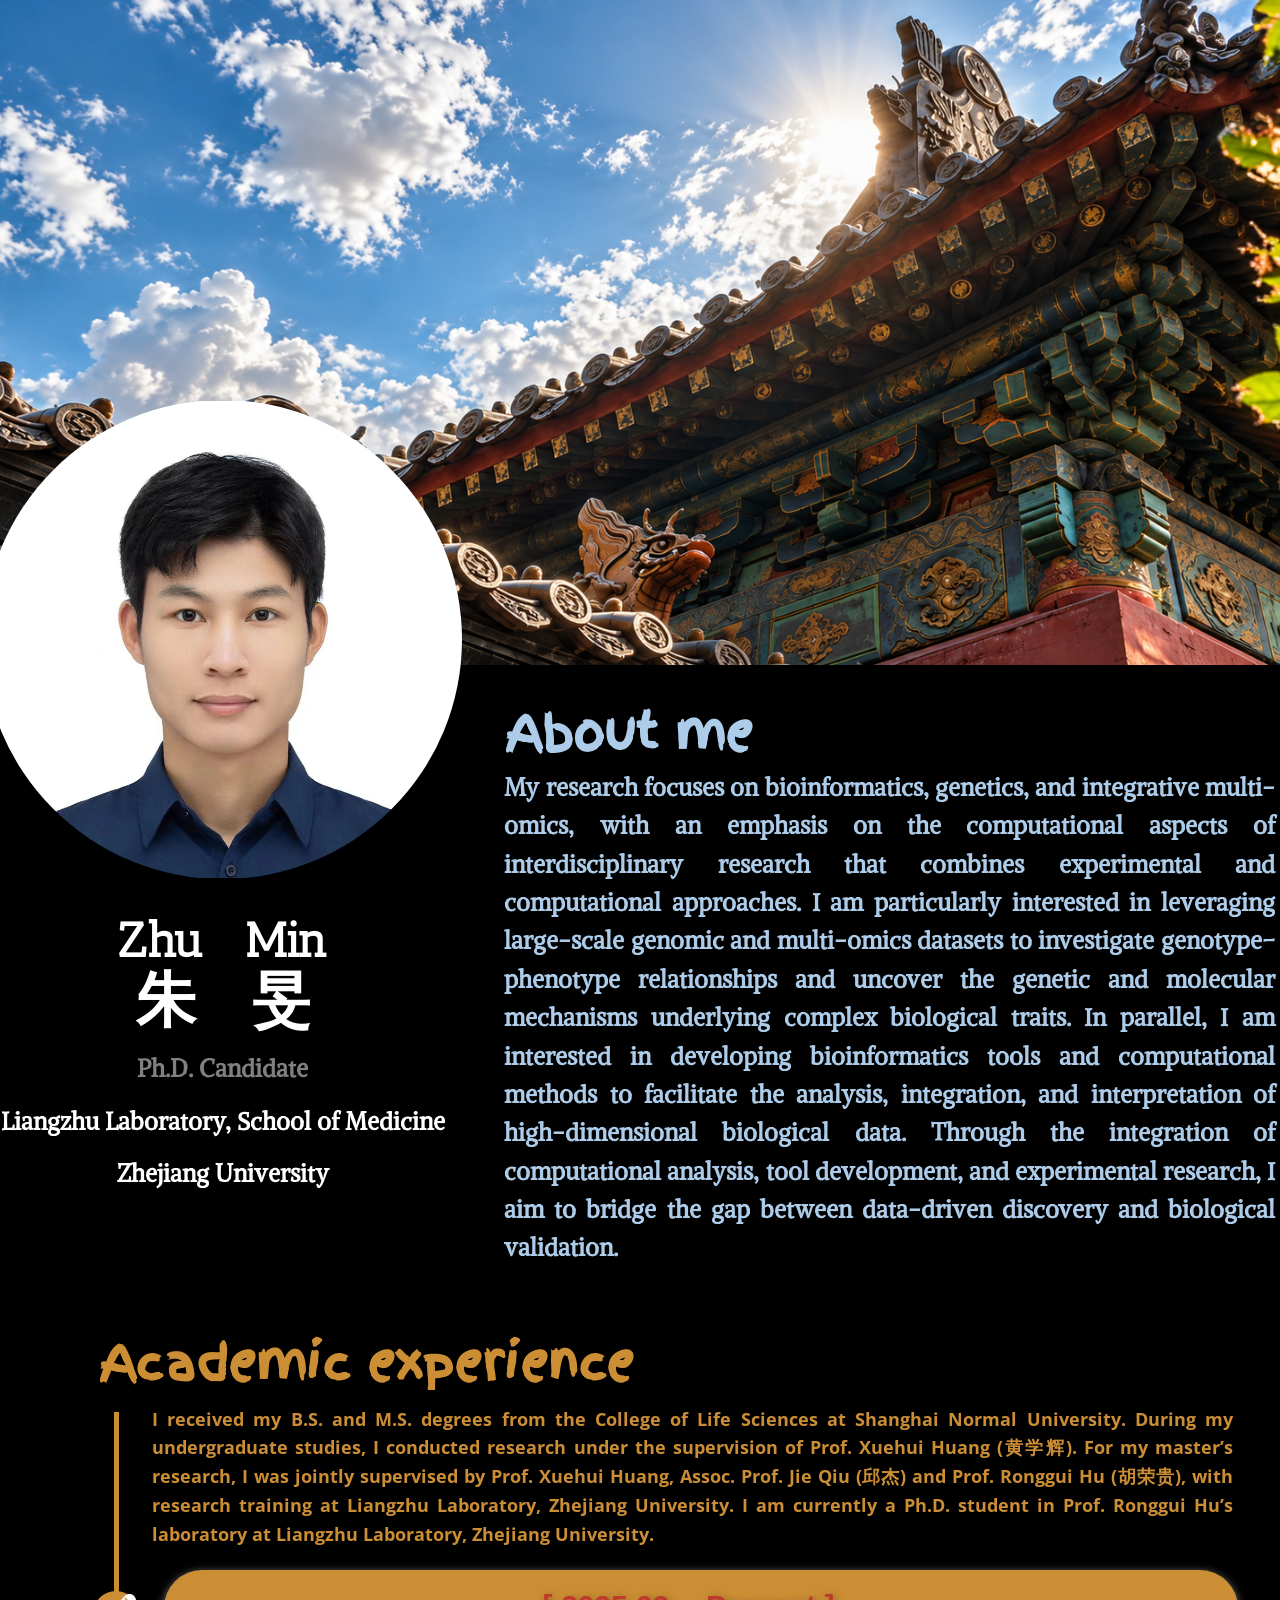
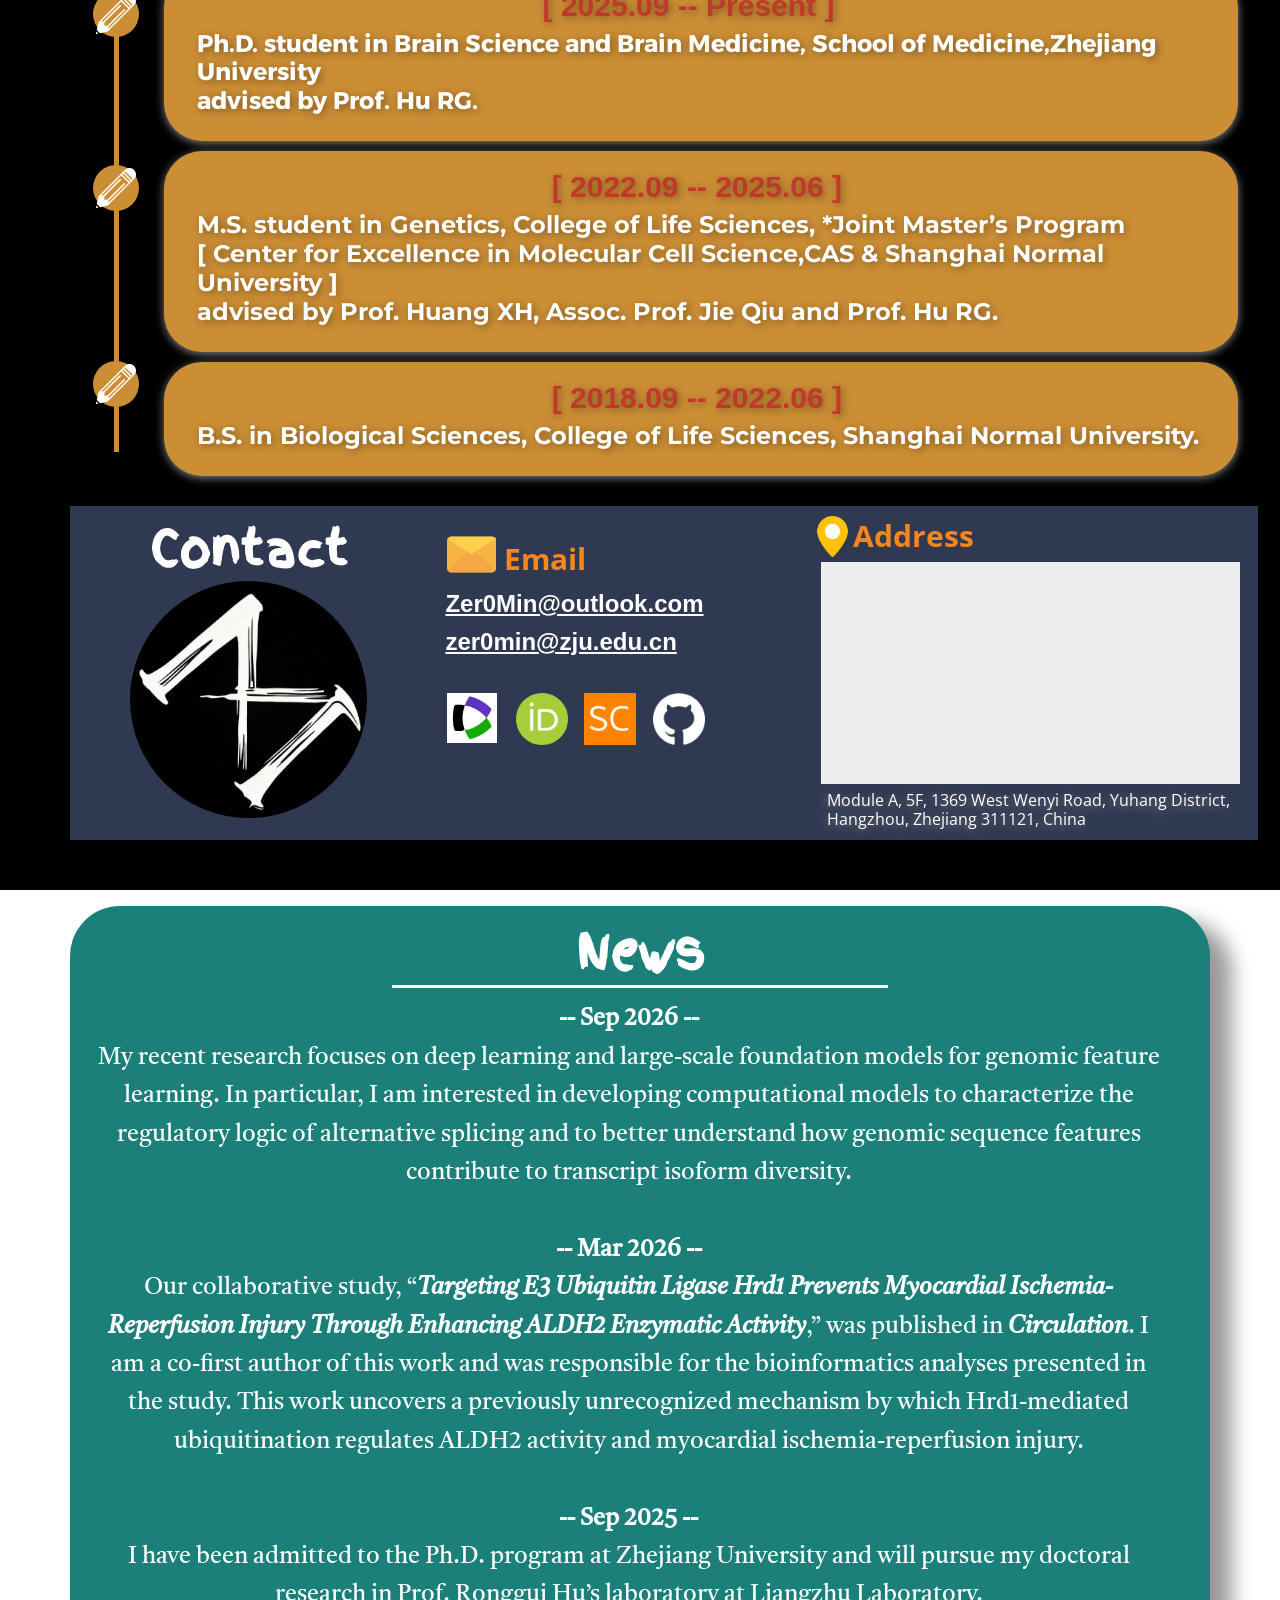
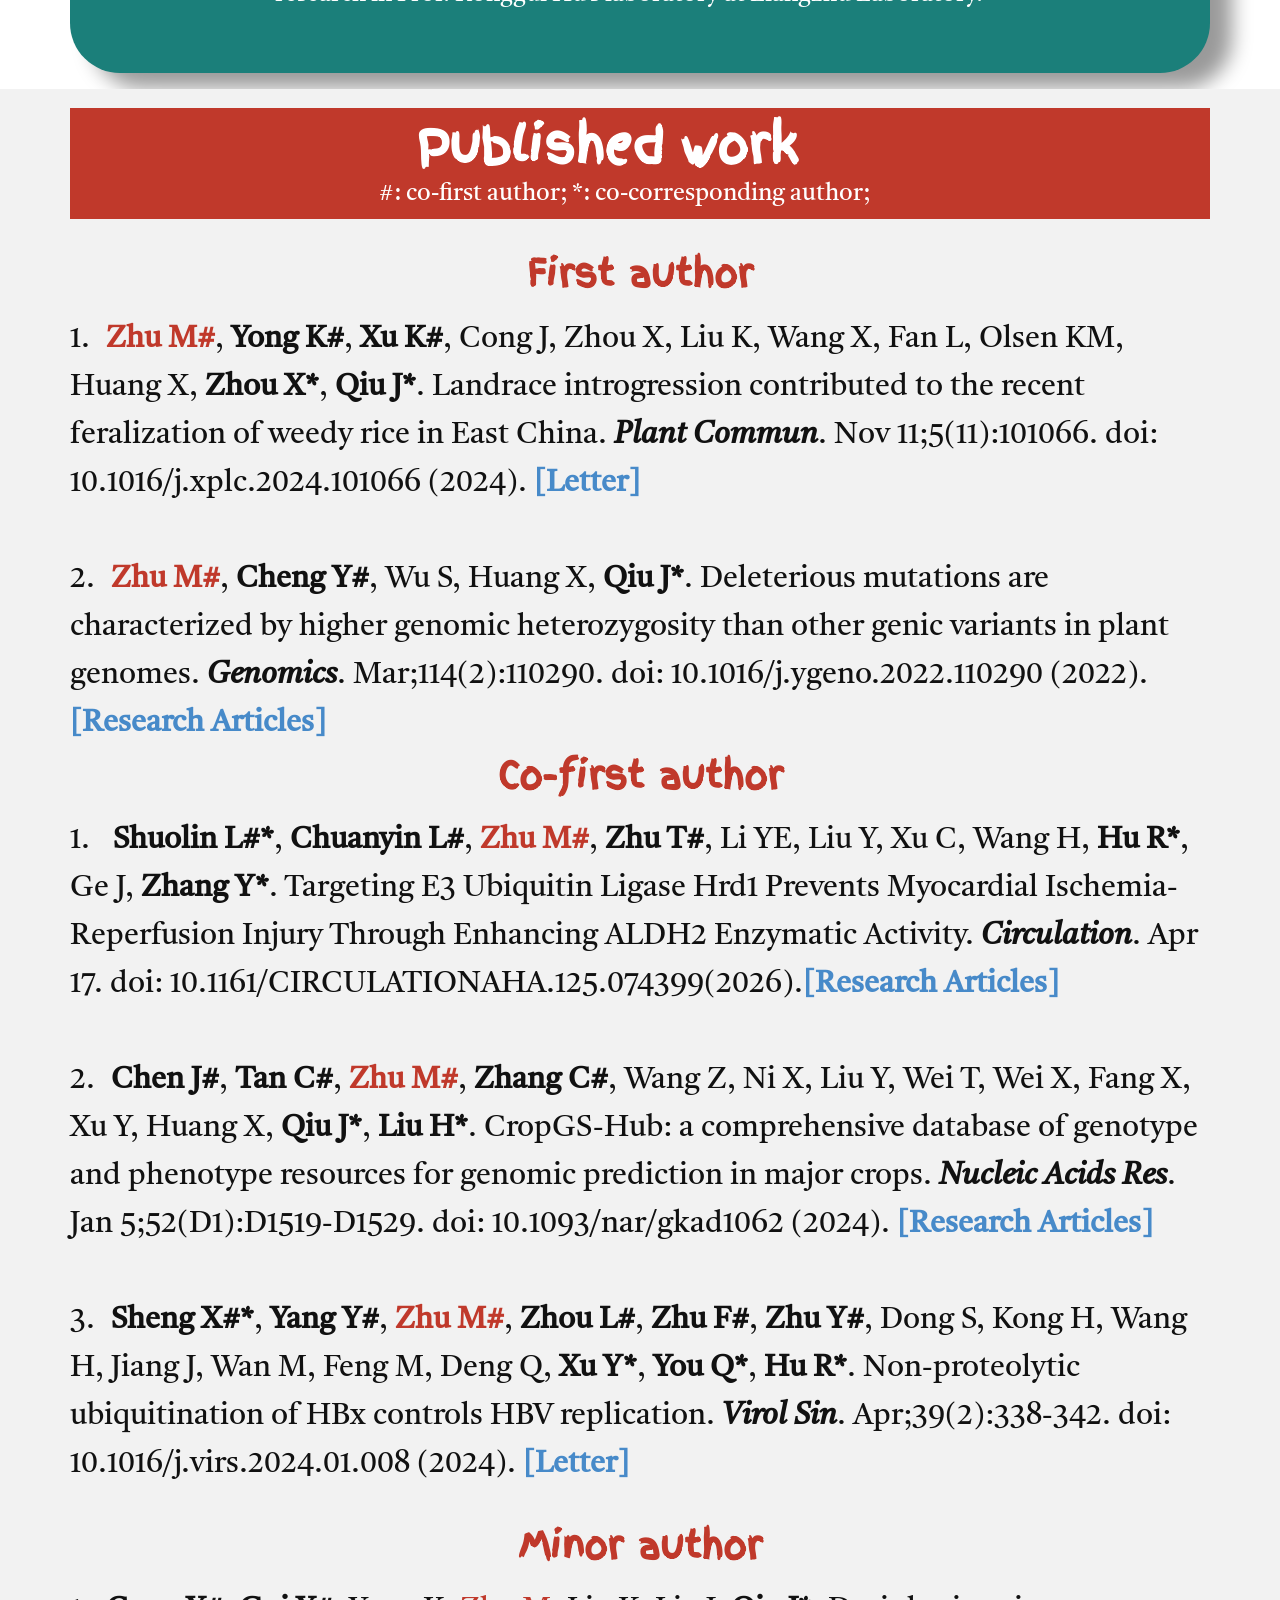
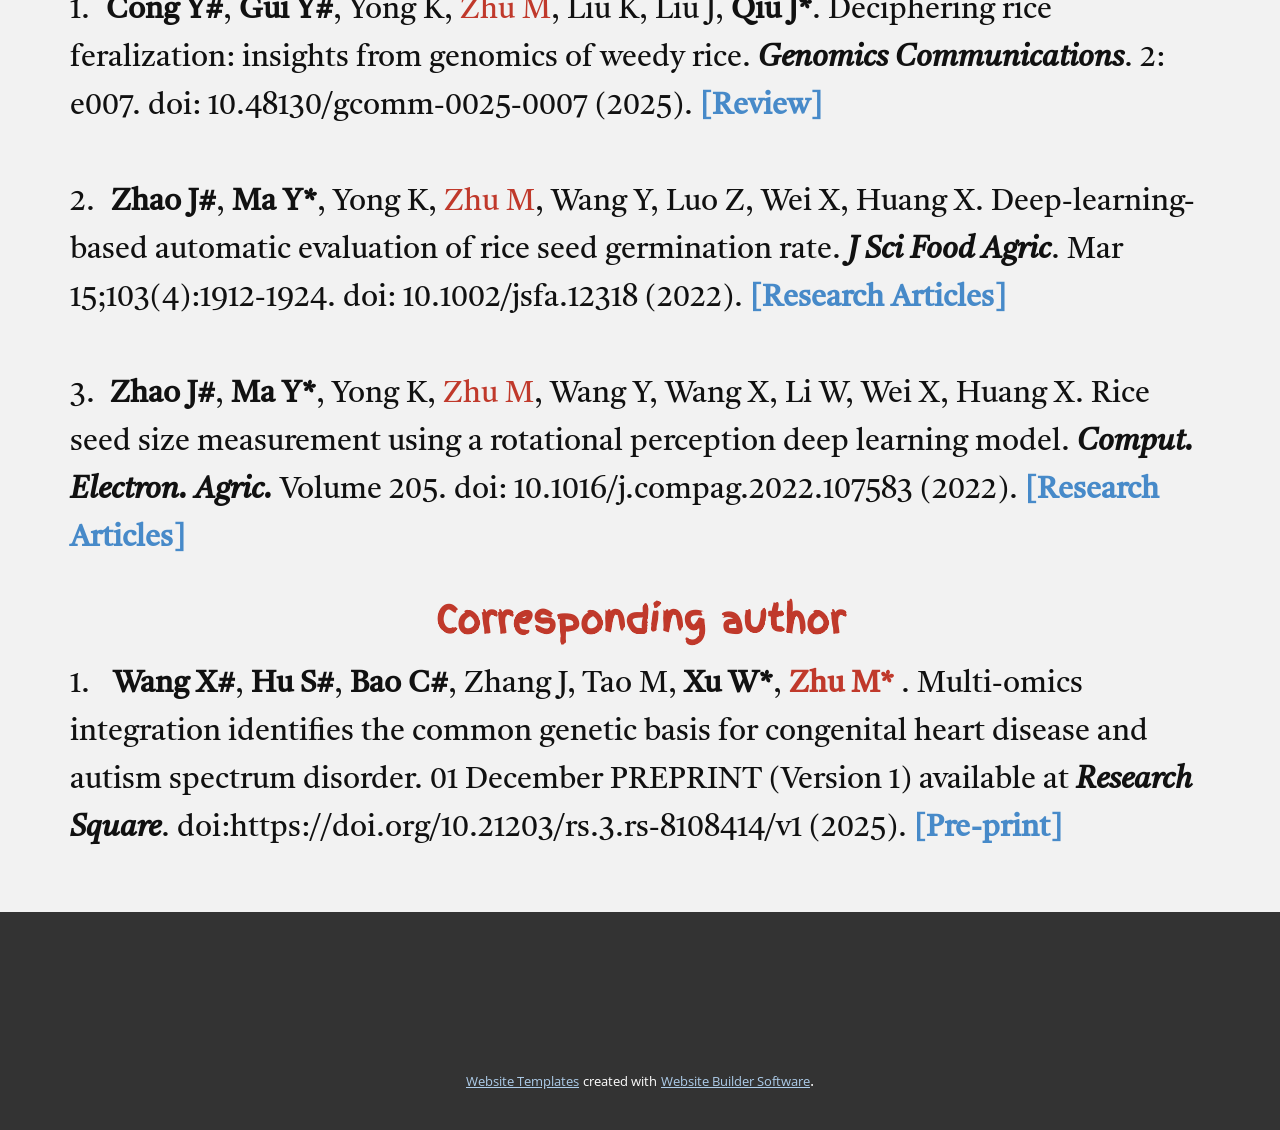
==== commit 4c47d7b7: "Add files via upload" ====
--- a/Home.html
+++ b/Home.html
@@ -56,7 +56,7 @@
           </div>
         </nav>
       </div></header>
-    <section class="u-black u-clearfix u-section-1" id="sec-ef11">
+    <section class="u-black u-clearfix u-valign-middle-xs u-section-1" id="sec-ef11">
       <div class="data-layout-selected u-clearfix u-expanded-width u-layout-wrap u-layout-wrap-1">
         <div class="u-layout">
           <div class="u-layout-row">
@@ -105,7 +105,7 @@
             <div class="u-align-left-xs u-black u-container-style u-layout-cell u-shape-rectangle u-size-60 u-layout-cell-4">
               <div class="u-container-layout u-container-layout-4">
                 <div class="u-align-center u-border-5 u-border-custom-color-4 u-line u-line-vertical u-line-1"></div>
-                <p class="u-align-justify-lg u-align-justify-md u-align-justify-sm u-align-justify-xl u-text u-text-custom-color-4 u-text-6">I received my B.S. and M.S. degrees from the College of Life Sciences at Shanghai Normal University. During my undergraduate studies, I conducted research under the supervision of Prof. Xuehui Huang (黄学辉). For my master’s research, I was jointly supervised by Prof. Xuehui Huang and Prof. Ronggui Hu (胡荣贵), with research training at Liangzhu Laboratory, Zhejiang University. I am currently a Ph.D. student in Prof. Ronggui Hu’s laboratory at Liangzhu Laboratory, Zhejiang University.</p><span class="u-custom-color-4 u-icon u-icon-circle u-icon-1"><svg class="u-svg-link" preserveAspectRatio="xMidYMin slice" viewBox="0 0 55.25 55.25" style=""><use xmlns:xlink="http://www.w3.org/1999/xlink" xlink:href="#svg-f178"></use></svg><svg class="u-svg-content" viewBox="0 0 55.25 55.25" x="0px" y="0px" id="svg-f178" style="enable-background:new 0 0 55.25 55.25;"><g><path d="M0.523,51.933l-0.497,2.085c-0.016,0.067-0.02,0.135-0.022,0.202C0.004,54.234,0,54.246,0,54.259
+                <p class="u-align-justify-lg u-align-justify-md u-align-justify-sm u-align-justify-xl u-text u-text-custom-color-4 u-text-6">I received my B.S. and M.S. degrees from the College of Life Sciences at Shanghai Normal University. During my undergraduate studies, I conducted research under the supervision of Prof. Xuehui Huang (黄学辉). For my master’s research, I was jointly supervised by Prof. Xuehui Huang,&nbsp;Assoc. Prof. Jie Qiu (邱杰) and Prof. Ronggui Hu (胡荣贵), with research training at Liangzhu Laboratory, Zhejiang University. I am currently a Ph.D. student in Prof. Ronggui Hu’s laboratory at Liangzhu Laboratory, Zhejiang University.</p><span class="u-custom-color-4 u-icon u-icon-circle u-icon-1"><svg class="u-svg-link" preserveAspectRatio="xMidYMin slice" viewBox="0 0 55.25 55.25" style=""><use xmlns:xlink="http://www.w3.org/1999/xlink" xlink:href="#svg-f178"></use></svg><svg class="u-svg-content" viewBox="0 0 55.25 55.25" x="0px" y="0px" id="svg-f178" style="enable-background:new 0 0 55.25 55.25;"><g><path d="M0.523,51.933l-0.497,2.085c-0.016,0.067-0.02,0.135-0.022,0.202C0.004,54.234,0,54.246,0,54.259
 		c0.001,0.114,0.026,0.225,0.065,0.332c0.009,0.025,0.019,0.047,0.03,0.071c0.049,0.107,0.11,0.21,0.196,0.296
 		c0.095,0.095,0.207,0.168,0.328,0.218c0.121,0.05,0.25,0.075,0.379,0.075c0.077,0,0.155-0.009,0.231-0.027l2.086-0.497
 		L0.523,51.933z"></path><path d="M52.618,2.631c-3.51-3.508-9.219-3.508-12.729,0L3.827,38.693C3.81,38.71,3.8,38.731,3.785,38.749
@@ -135,7 +135,7 @@
                         <h5 class="u-align-left u-custom-font u-font-montserrat u-text u-text-10">M.S.
 student in Genetics, College of Life Sciences,&nbsp;​*​Joint
 Master’s Program<br>[ Center for Excellence in Molecular&nbsp;Cell Science,CAS &amp; Shanghai
-Normal University ]&nbsp;<br>advised by Prof. Huang XH and
+Normal University ]&nbsp;<br>advised by Prof. Huang XH,&nbsp;Assoc. Prof. Jie Qiu and
 Prof. Hu RG.<br>
                         </h5>
                       </div>
@@ -183,29 +183,21 @@
       </div>
     </section>
     <section class="u-align-left u-black u-clearfix u-section-2" id="carousel_8cb5">
-      <div class="u-clearfix u-sheet u-valign-top-xs u-sheet-1">
-        <div class="custom-expanded data-layout-selected u-clearfix u-custom-color-3 u-gutter-38 u-layout-wrap u-layout-wrap-1">
+      <div class="u-clearfix u-sheet u-sheet-1">
+        <div class="data-layout-selected u-clearfix u-custom-color-3 u-expanded-width-md u-expanded-width-xs u-gutter-0 u-layout-wrap u-layout-wrap-1">
           <div class="u-layout">
             <div class="u-layout-row">
-              <div class="u-align-center u-container-style u-layout-cell u-size-14-lg u-size-14-xl u-size-19-md u-size-19-sm u-size-19-xs u-layout-cell-1">
+              <div class="u-align-center u-container-style u-layout-cell u-size-18 u-layout-cell-1">
                 <div class="u-container-layout u-container-layout-1">
                   <h2 class="u-text u-text-1"> Contact</h2>
-                  <div class="custom-expanded u-image u-image-circle u-image-1" data-image-width="1280" data-image-height="1280"></div>
+                  <div class="custom-expanded u-image u-image-circle u-preserve-proportions u-image-1" data-image-width="1280" data-image-height="1280"></div>
                 </div>
               </div>
-              <div class="u-container-style u-layout-cell u-size-23-lg u-size-23-xl u-size-24-md u-size-24-sm u-size-24-xs u-layout-cell-2">
-                <div class="u-container-layout u-container-layout-2">
+              <div class="u-container-style u-layout-cell u-size-18-lg u-size-19-xl u-size-20-md u-size-20-sm u-size-20-xs u-layout-cell-2">
+                <div class="u-container-layout u-container-layout-2"><span class="u-file-icon u-icon u-icon-1"><img src="images/image4.png" alt=""></span>
                   <p class="u-text u-text-2">
                     <a class="u-active-none u-border-none u-btn u-button-link u-button-style u-hover-none u-none u-text-body-alt-color u-btn-1" data-href="#">
-                      <span class="u-text-palette-2-base"> Email&nbsp;</span>
-                      <br>&nbsp; <br>&nbsp; <span class="u-text-palette-2-base">
-                        <br>
-                        <br>ORCiD
-                      </span>
-                      <br>&nbsp;<br>
-                      <br>
-                      <span class="u-text-palette-2-base">Github </span>
-                      <br>&nbsp; &nbsp;<br>
+                      <span class="u-text-palette-2-base"> Email</span>
                       <br>
                     </a>
                   </p>
@@ -214,28 +206,21 @@
                   </p>
                   <p class="u-custom-font u-font-arial u-text u-text-default u-text-4">
                     <a class="u-active-none u-border-none u-btn u-button-link u-button-style u-hover-none u-none u-text-body-alt-color u-btn-3" data-href="mailto:Zer0Min@outlook.com" href="mailto:zer0min@zju.edu.cn"> zer0min@zju.edu.cn</a>
-                  </p>
-                  <p class="u-custom-font u-font-arial u-text u-text-default-xl u-text-5">
-                    <a class="u-active-none u-border-none u-btn u-button-link u-button-style u-hover-none u-none u-text-body-alt-color u-btn-4" data-href="https://orcid.org/0000-0002-5265-2006" data-target="_blank">https://orcid.org/0000-0002-5265-2006</a>
-                  </p>
-                  <p class="u-custom-font u-font-arial u-text u-text-default-lg u-text-default-xl u-text-6">
-                    <a class="u-active-none u-border-none u-btn u-button-link u-button-style u-hover-none u-none u-text-white u-btn-5" data-href="https://github.com/Min-Zer0" data-target="_blank">https://github.com/Min-Zer0</a>
-                  </p>
+                  </p><span class="u-file-icon u-icon u-text-white u-icon-2" data-href="https://github.com/Min-Zer0" data-target="_blank"><img src="images/image-53c53f3a.png" alt=""></span><span class="u-file-icon u-icon u-icon-3" data-href="https://orcid.org/0000-0002-5265-2006" data-target="_blank"><img src="images/image1.png" alt=""></span><span class="u-file-icon u-icon u-icon-4" data-href="https://www.scopus.com/authid/detail.uri?authorId=57697635700" data-target="_blank"><img src="images/image3.png" alt=""></span><span class="u-file-icon u-icon u-icon-5" data-href="https://www.webofscience.com/wos/author/record/IXN-7624-2023" data-target="_blank"><img src="images/image6.png" alt=""></span>
                 </div>
               </div>
-              <div class="u-container-style u-layout-cell u-size-17-md u-size-17-sm u-size-17-xs u-size-23-lg u-size-23-xl u-layout-cell-3">
-                <div class="u-container-layout u-container-layout-3">
-                  <div class="custom-expanded u-grey-light-2 u-map u-map-1">
+              <div class="u-container-style u-layout-cell u-size-22-md u-size-22-sm u-size-22-xs u-size-23-xl u-size-24-lg u-layout-cell-3">
+                <div class="u-container-layout u-valign-bottom-sm u-container-layout-3">
+                  <p class="u-text u-text-5">
+                    <span class="u-text-palette-2-base"> Address</span>
+                    <br>
+                  </p><span class="u-file-icon u-icon u-icon-6"><img src="images/image5.png" alt=""></span>
+                  <div class="u-expanded-width-xs u-grey-light-2 u-map u-map-1">
                     <div class="embed-responsive">
                       <iframe class="embed-responsive-item" src="https://maps.google.com/maps?output=embed&amp;q=%E6%B5%99%E6%B1%9F%E5%A4%A7%E5%AD%A6%E5%8C%BB%E5%AD%A6%E9%99%A2%E9%99%84%E5%B1%9E%E7%AC%AC%E4%B8%80%E5%8C%BB%E9%99%A2%EF%BC%88%E6%96%B0%EF%BC%89&amp;z=15&amp;t=m" data-map="[base64]"></iframe>
                     </div>
                   </div>
-                  <p class="u-text u-text-7">
-                    <span class="u-text-palette-2-base"> Address</span>
-                    <br>
-                    <br>
-                  </p>
-                  <p class="u-text u-text-8">Module A, 5F,&nbsp;1369 West Wenyi Road, Yuhang District, Hangzhou, Zhejiang 311121, China<br>
+                  <p class="u-text u-text-6">Module A, 5F,&nbsp;1369 West Wenyi Road, Yuhang District, Hangzhou, Zhejiang 311121, China<br>
                   </p>
                 </div>
               </div>
--- a/Home.css
+++ b/Home.css
@@ -217,7 +217,7 @@
   width: 46px;
   height: 46px;
   background-image: none;
-  margin: 150px auto 0 23px;
+  margin: 150px auto 69px 23px;
   padding: 3px;
 }
 
@@ -312,15 +312,11 @@
     margin-right: 35px;
     margin-left: 24px;
   }
-
-  .u-section-1 .u-icon-3 {
-    margin-bottom: 69px;
-  }
 }
 
 @media (max-width: 991px) {
    .u-section-1 {
-    min-height: 2558px;
+    min-height: 2576px;
   }
 
   .u-section-1 .u-image-1 {
@@ -354,7 +350,7 @@
 
   .u-section-1 .u-layout-wrap-3 {
     margin-top: 19px;
-    margin-bottom: 60px;
+    margin-bottom: 29px;
     margin-right: initial;
     margin-left: initial;
     width: auto;
@@ -411,13 +407,12 @@
 
   .u-section-1 .u-icon-3 {
     margin-top: 174px;
-    margin-bottom: 0;
   }
 }
 
 @media (max-width: 767px) {
    .u-section-1 {
-    min-height: 2573px;
+    min-height: 2630px;
   }
 
   .u-section-1 .u-image-1 {
@@ -460,7 +455,7 @@
   }
 
   .u-section-1 .u-layout-wrap-3 {
-    margin-bottom: 0;
+    margin-bottom: 46px;
     width: auto;
     margin-right: initial;
     margin-left: initial;
@@ -522,7 +517,7 @@
 
 @media (max-width: 575px) {
    .u-section-1 {
-    min-height: 2087px;
+    min-height: 2143px;
   }
 
   .u-section-1 .u-layout-wrap-1 {
@@ -593,7 +588,7 @@
 
   .u-section-1 .u-layout-wrap-3 {
     width: 359px;
-    margin: 0 auto 29px calc(((100% - 340px) / 2) + -19px);
+    margin: 0 auto 1px calc(((100% - 340px) / 2) + -19px);
   }
 
   .u-section-1 .u-layout-cell-4 {
@@ -685,17 +680,17 @@
 }
 
 .u-section-2 .u-sheet-1 {
-  min-height: 376px;
+  min-height: 384px;
 }
 
 .u-section-2 .u-layout-wrap-1 {
   background-image: none;
-  width: 1207px;
-  margin: 13px -67px 35px auto;
+  width: 1188px;
+  margin: 1px -48px 50px auto;
 }
 
 .u-section-2 .u-layout-cell-1 {
-  min-height: 366px;
+  min-height: 334px;
 }
 
 .u-section-2 .u-container-layout-1 {
@@ -708,18 +703,25 @@
 }
 
 .u-section-2 .u-image-1 {
-  width: 208px;
-  height: 208px;
+  width: 237px;
+  height: 237px;
   background-image: url("images/logo.jpg");
   background-position: 50% 50%;
-  margin: 0 auto;
+  margin: 5px auto 0;
 }
 
 .u-section-2 .u-layout-cell-2 {
-  min-height: 366px;
+  min-height: 334px;
 }
 
 .u-section-2 .u-container-layout-2 {
+  padding: 0;
+}
+
+.u-section-2 .u-icon-1 {
+  width: 49px;
+  height: 49px;
+  margin: 24px auto 0 21px;
   padding: 0;
 }
 
@@ -727,7 +729,7 @@
   font-size: 1.875rem;
   font-weight: 700;
   line-height: 1;
-  margin: 15px 27px 0 19px;
+  margin: -35px 174px 0 78px;
 }
 
 .u-section-2 .u-btn-1 {
@@ -738,12 +740,13 @@
 .u-section-2 .u-text-3 {
   font-weight: 700;
   font-size: 1.25rem;
-  margin: -268px auto 0 23px;
+  margin: 11px auto 0 19px;
 }
 
 .u-section-2 .u-btn-2 {
   background-image: none;
-  font-size: 1.25rem;
+  font-size: 1.5rem;
+  text-decoration: underline !important;
   padding: 0;
 }
 
@@ -755,134 +758,132 @@
 
 .u-section-2 .u-btn-3 {
   background-image: none;
-  font-size: 1.25rem;
+  font-size: 1.5rem;
+  text-decoration: underline !important;
+  padding: 0;
+}
+
+.u-section-2 .u-icon-2 {
+  width: 52px;
+  height: 52px;
+  margin: 32px 98px 0 auto;
+  padding: 0;
+}
+
+.u-section-2 .u-icon-3 {
+  width: 52px;
+  height: 52px;
+  margin: -52px auto 0 90px;
+  padding: 0;
+}
+
+.u-section-2 .u-icon-4 {
+  width: 52px;
+  height: 52px;
+  margin: -52px auto 0 158px;
+  padding: 0;
+}
+
+.u-section-2 .u-icon-5 {
+  width: 50px;
+  height: 50px;
+  margin: -52px auto 0 21px;
+  padding: 0;
+}
+
+.u-section-2 .u-layout-cell-3 {
+  min-height: 334px;
+}
+
+.u-section-2 .u-container-layout-3 {
   padding: 0;
 }
 
 .u-section-2 .u-text-5 {
-  font-weight: 400;
-  margin: 55px auto 0 23px;
-}
-
-.u-section-2 .u-btn-4 {
-  background-image: none;
-  font-size: 1.125rem;
-  font-weight: 700;
-  padding: 0;
-}
-
-.u-section-2 .u-text-6 {
-  font-weight: 400;
-  margin: 62px auto 0 23px;
-}
-
-.u-section-2 .u-btn-5 {
-  background-image: none;
-  font-size: 1.125rem;
-  font-weight: 700;
-  padding: 0;
-}
-
-.u-section-2 .u-layout-cell-3 {
-  min-height: 366px;
-}
-
-.u-section-2 .u-container-layout-3 {
-  padding: 0;
-}
-
-.u-section-2 .u-map-1 {
-  width: 402px;
-  height: 214px;
-  margin: 49px auto 0;
-}
-
-.u-section-2 .u-text-7 {
   font-size: 1.875rem;
   font-weight: 700;
   line-height: 1;
-  margin: -248px 214px 0 32px;
-}
-
-.u-section-2 .u-text-8 {
+  margin: 15px 187px 0 50px;
+}
+
+.u-section-2 .u-icon-6 {
+  width: 41px;
+  height: 41px;
+  margin: -35px auto 0 9px;
+  padding: 0;
+}
+
+.u-section-2 .u-map-1 {
+  width: 419px;
+  height: 222px;
+  margin: 5px auto 0;
+}
+
+.u-section-2 .u-text-6 {
   font-size: 1rem;
   line-height: 1.2;
   font-weight: normal;
   text-shadow: -2px 2px 8px rgba(128,128,128,1);
-  margin: 203px 6px 0 24px;
+  margin: 7px 6px 0 24px;
 }
 
 @media (max-width: 1199px) {
   .u-section-2 .u-sheet-1 {
-    min-height: 359px;
+    min-height: 368px;
   }
 
   .u-section-2 .u-layout-wrap-1 {
     width: 962px;
-    margin-top: 0;
     margin-right: -22px;
-    margin-bottom: 24px;
+    margin-bottom: 36px;
   }
 
   .u-section-2 .u-layout-cell-1 {
-    min-height: 373px;
-  }
-
-  .u-section-2 .u-text-1 {
-    width: auto;
-    margin-right: -38px;
-    margin-left: 20px;
-  }
-
-  .u-section-2 .u-image-1 {
-    margin-right: -33px;
+    min-height: 332px;
   }
 
   .u-section-2 .u-layout-cell-2 {
-    min-height: 373px;
+    min-height: 332px;
   }
 
   .u-section-2 .u-text-2 {
     width: auto;
-    margin-right: -19px;
-  }
-
-  .u-section-2 .u-text-3 {
-    width: auto;
-    margin-left: 19px;
+    margin-right: 92px;
+    margin-left: 73px;
+  }
+
+  .u-section-2 .u-icon-2 {
+    margin-right: 20px;
+  }
+
+  .u-section-2 .u-icon-3 {
+    margin-left: 88px;
+  }
+
+  .u-section-2 .u-icon-4 {
+    margin-right: 89px;
+    margin-left: auto;
+  }
+
+  .u-section-2 .u-layout-cell-3 {
+    min-height: 332px;
   }
 
   .u-section-2 .u-text-5 {
     width: auto;
-    margin-top: 52px;
-    margin-right: -45px;
-    margin-left: 19px;
+    margin-top: 18px;
+    margin-right: 92px;
+  }
+
+  .u-section-2 .u-icon-6 {
+    margin-top: -38px;
+  }
+
+  .u-section-2 .u-map-1 {
+    width: 360px;
   }
 
   .u-section-2 .u-text-6 {
-    width: auto;
-    margin-top: 65px;
-    margin-left: 19px;
-  }
-
-  .u-section-2 .u-layout-cell-3 {
-    min-height: 373px;
-  }
-
-  .u-section-2 .u-map-1 {
-    width: 329px;
-    height: 218px;
-  }
-
-  .u-section-2 .u-text-7 {
-    width: auto;
-    margin-top: -249px;
-    margin-right: 152px;
-    margin-left: 8px;
-  }
-
-  .u-section-2 .u-text-8 {
-    margin-top: 200px;
     margin-left: 0;
     margin-right: 0;
   }
@@ -890,251 +891,275 @@
 
 @media (max-width: 991px) {
   .u-section-2 .u-sheet-1 {
-    min-height: 335px;
+    min-height: 360px;
   }
 
   .u-section-2 .u-layout-wrap-1 {
-    margin-top: 1px;
-    margin-bottom: 19px;
-    width: 720px;
+    margin-right: initial;
+    margin-left: initial;
+    width: auto;
+  }
+
+  .u-section-2 .u-layout-cell-1 {
+    min-height: 323px;
+  }
+
+  .u-section-2 .u-text-1 {
+    width: auto;
+    margin-top: 14px;
+    margin-left: 0;
     margin-right: 0;
   }
 
-  .u-section-2 .u-layout-cell-1 {
-    min-height: 100px;
-  }
-
-  .u-section-2 .u-text-1 {
-    margin-right: -20px;
-  }
-
   .u-section-2 .u-image-1 {
-    width: 192px;
-    height: 192px;
-    margin-top: 24px;
+    height: 198px;
+    width: 198px;
+    margin-top: 15px;
+  }
+
+  .u-section-2 .u-layout-cell-2 {
+    min-height: 323px;
+  }
+
+  .u-section-2 .u-icon-1 {
+    margin-top: 5px;
+  }
+
+  .u-section-2 .u-text-2 {
+    margin-top: -33px;
+    margin-right: 28px;
+    margin-left: 84px;
+  }
+
+  .u-section-2 .u-text-3 {
+    margin-top: 9px;
+  }
+
+  .u-section-2 .u-btn-2 {
+    font-size: 1.25rem;
+  }
+
+  .u-section-2 .u-btn-3 {
+    font-size: 1.25rem;
+  }
+
+  .u-section-2 .u-icon-2 {
+    margin-top: 100px;
+    margin-right: auto;
+  }
+
+  .u-section-2 .u-icon-3 {
+    margin-top: -120px;
+    margin-left: auto;
+  }
+
+  .u-section-2 .u-icon-4 {
+    margin-top: 16px;
+    margin-right: auto;
+    margin-left: 18px;
+  }
+
+  .u-section-2 .u-icon-5 {
+    margin-top: -120px;
+    margin-left: 20px;
+  }
+
+  .u-section-2 .u-layout-cell-3 {
+    min-height: 323px;
+  }
+
+  .u-section-2 .u-text-5 {
+    margin-top: 15px;
     margin-right: 0;
   }
 
-  .u-section-2 .u-layout-cell-2 {
-    min-height: 337px;
-  }
-
-  .u-section-2 .u-text-2 {
-    margin-top: 13px;
-    margin-right: -10px;
-    margin-left: 10px;
-  }
-
-  .u-section-2 .u-text-3 {
-    margin-top: -266px;
-    margin-left: 13px;
-  }
-
-  .u-section-2 .u-text-4 {
-    width: auto;
-    margin-left: 13px;
-  }
-
-  .u-section-2 .u-text-5 {
-    margin-top: 49px;
-    margin-right: -10px;
-    margin-left: 13px;
+  .u-section-2 .u-icon-6 {
+    margin-top: -36px;
+  }
+
+  .u-section-2 .u-map-1 {
+    width: 252px;
+    height: 199px;
+    margin-top: 10px;
   }
 
   .u-section-2 .u-text-6 {
-    margin-top: 31px;
-    margin-right: -30px;
-    margin-left: 13px;
-  }
-
-  .u-section-2 .u-layout-cell-3 {
-    min-height: 337px;
-  }
-
-  .u-section-2 .u-map-1 {
-    height: 148px;
-    width: 177px;
-    margin-left: -20px;
-  }
-
-  .u-section-2 .u-text-7 {
-    margin-top: -184px;
-    margin-right: 40px;
-    margin-left: -20px;
-  }
-
-  .u-section-2 .u-text-8 {
-    width: auto;
-    margin-top: 134px;
-    margin-left: -20px;
+    width: auto;
+    margin-right: -9px;
+    margin-left: 9px;
   }
 }
 
 @media (max-width: 767px) {
   .u-section-2 .u-sheet-1 {
-    min-height: 959px;
+    min-height: 842px;
   }
 
   .u-section-2 .u-layout-wrap-1 {
-    margin-bottom: 24px;
-    width: 540px;
-  }
-
-  .u-section-2 .u-image-1 {
-    margin-top: 21px;
-    margin-right: 166px;
+    width: 452px;
+    margin: 4px 32px 30px auto;
+  }
+
+  .u-section-2 .u-layout-cell-1 {
+    min-height: 295px;
   }
 
   .u-section-2 .u-layout-cell-2 {
-    min-height: 319px;
+    min-height: 205px;
   }
 
   .u-section-2 .u-text-2 {
-    margin-top: -8px;
-    margin-right: -20px;
-    margin-left: 20px;
+    margin-top: -39px;
   }
 
   .u-section-2 .u-text-3 {
-    margin-top: -271px;
-    margin-left: 20px;
+    width: auto;
+    margin-top: 6px;
   }
 
   .u-section-2 .u-text-4 {
-    margin-left: 20px;
+    width: auto;
+    margin-top: -4px;
+  }
+
+  .u-section-2 .u-icon-2 {
+    margin-top: 17px;
+    margin-right: 179px;
+  }
+
+  .u-section-2 .u-icon-3 {
+    margin-top: -50px;
+    margin-left: 84px;
+  }
+
+  .u-section-2 .u-icon-4 {
+    margin-top: -52px;
+    margin-left: 150px;
+  }
+
+  .u-section-2 .u-icon-5 {
+    margin-top: -52px;
+    margin-left: 19px;
+  }
+
+  .u-section-2 .u-layout-cell-3 {
+    min-height: 309px;
+  }
+
+  .u-section-2 .u-container-layout-3 {
+    padding-top: 9px;
+    padding-bottom: 9px;
   }
 
   .u-section-2 .u-text-5 {
-    margin-top: 57px;
-    margin-right: -17px;
-    margin-left: 20px;
+    margin-top: 0;
+  }
+
+  .u-section-2 .u-map-1 {
+    width: 410px;
   }
 
   .u-section-2 .u-text-6 {
-    margin-top: 63px;
-    margin-right: -37px;
-    margin-left: 20px;
-  }
-
-  .u-section-2 .u-layout-cell-3 {
-    min-height: 100px;
-  }
-
-  .u-section-2 .u-map-1 {
-    width: 505px;
-    height: 224px;
-    margin-top: 10px;
-    margin-left: auto;
-  }
-
-  .u-section-2 .u-text-7 {
-    margin-top: -260px;
-    margin-right: 2px;
-    margin-left: 18px;
-  }
-
-  .u-section-2 .u-text-8 {
-    margin-top: 226px;
-    margin-right: 2px;
-    margin-left: 16px;
+    margin-right: -21px;
+    margin-left: 21px;
   }
 }
 
 @media (max-width: 575px) {
   .u-section-2 .u-sheet-1 {
-    min-height: 937px;
+    min-height: 820px;
   }
 
   .u-section-2 .u-layout-wrap-1 {
-    width: 312px;
-    margin-top: 0;
-    margin-right: auto;
+    margin-top: 2px;
     margin-bottom: 29px;
+    margin-right: initial;
+    margin-left: initial;
+    width: auto;
   }
 
   .u-section-2 .u-layout-cell-1 {
-    min-height: 299px;
+    min-height: 252px;
   }
 
   .u-section-2 .u-text-1 {
     font-size: 1.5rem;
-    margin-top: 23px;
+  }
+
+  .u-section-2 .u-layout-cell-2 {
+    min-height: 199px;
+  }
+
+  .u-section-2 .u-icon-1 {
+    margin-top: 13px;
+    margin-right: 270px;
+  }
+
+  .u-section-2 .u-text-2 {
+    margin-top: -40px;
+    margin-right: 166px;
+    margin-left: 80px;
+  }
+
+  .u-section-2 .u-text-3 {
+    margin-top: 8px;
+  }
+
+  .u-section-2 .u-btn-2 {
+    font-size: 1rem;
+  }
+
+  .u-section-2 .u-btn-3 {
+    font-size: 1rem;
+  }
+
+  .u-section-2 .u-icon-2 {
+    margin-right: 77px;
+  }
+
+  .u-section-2 .u-icon-3 {
+    margin-left: 80px;
+  }
+
+  .u-section-2 .u-icon-4 {
+    margin-top: -53px;
+    margin-left: auto;
+  }
+
+  .u-section-2 .u-icon-5 {
+    margin-top: -51px;
+  }
+
+  .u-section-2 .u-layout-cell-3 {
+    min-height: 327px;
+  }
+
+  .u-section-2 .u-container-layout-3 {
+    padding-top: 0;
+    padding-bottom: 0;
+  }
+
+  .u-section-2 .u-text-5 {
+    margin-top: 27px;
+    margin-right: 142px;
+    margin-left: 56px;
+  }
+
+  .u-section-2 .u-icon-6 {
+    margin-left: 8px;
+  }
+
+  .u-section-2 .u-map-1 {
+    margin-top: 7px;
+    margin-right: initial;
+    margin-left: initial;
+    width: auto;
+  }
+
+  .u-section-2 .u-text-6 {
+    margin-top: 8px;
     margin-left: 0;
     margin-right: 0;
-  }
-
-  .u-section-2 .u-image-1 {
-    margin-top: 10px;
-    margin-right: auto;
-  }
-
-  .u-section-2 .u-layout-cell-2 {
-    min-height: 312px;
-  }
-
-  .u-section-2 .u-text-2 {
-    margin-top: -7px;
-    margin-right: -11px;
-    margin-left: 12px;
-  }
-
-  .u-section-2 .u-text-3 {
-    margin-top: -277px;
-    margin-left: 12px;
-  }
-
-  .u-section-2 .u-btn-2 {
-    font-size: 1rem;
-  }
-
-  .u-section-2 .u-text-4 {
-    margin-top: -9px;
-    margin-left: 12px;
-  }
-
-  .u-section-2 .u-btn-3 {
-    font-size: 1rem;
-  }
-
-  .u-section-2 .u-text-5 {
-    margin-top: 67px;
-    margin-left: 12px;
-    margin-right: 12px;
-  }
-
-  .u-section-2 .u-btn-4 {
-    font-size: 1rem;
-  }
-
-  .u-section-2 .u-text-6 {
-    margin-top: 67px;
-    margin-left: 12px;
-    margin-right: 12px;
-  }
-
-  .u-section-2 .u-btn-5 {
-    font-size: 1rem;
-  }
-
-  .u-section-2 .u-layout-cell-3 {
-    min-height: 335px;
-  }
-
-  .u-section-2 .u-map-1 {
-    width: 288px;
-    height: 216px;
-  }
-
-  .u-section-2 .u-text-7 {
-    font-size: 1.5rem;
-    margin-top: -258px;
-    margin-right: -12px;
-    margin-left: 12px;
-  }
-
-  .u-section-2 .u-text-8 {
-    margin-top: 222px;
-    margin-right: 6px;
   }
 } .u-section-3 {
   background-image: none;
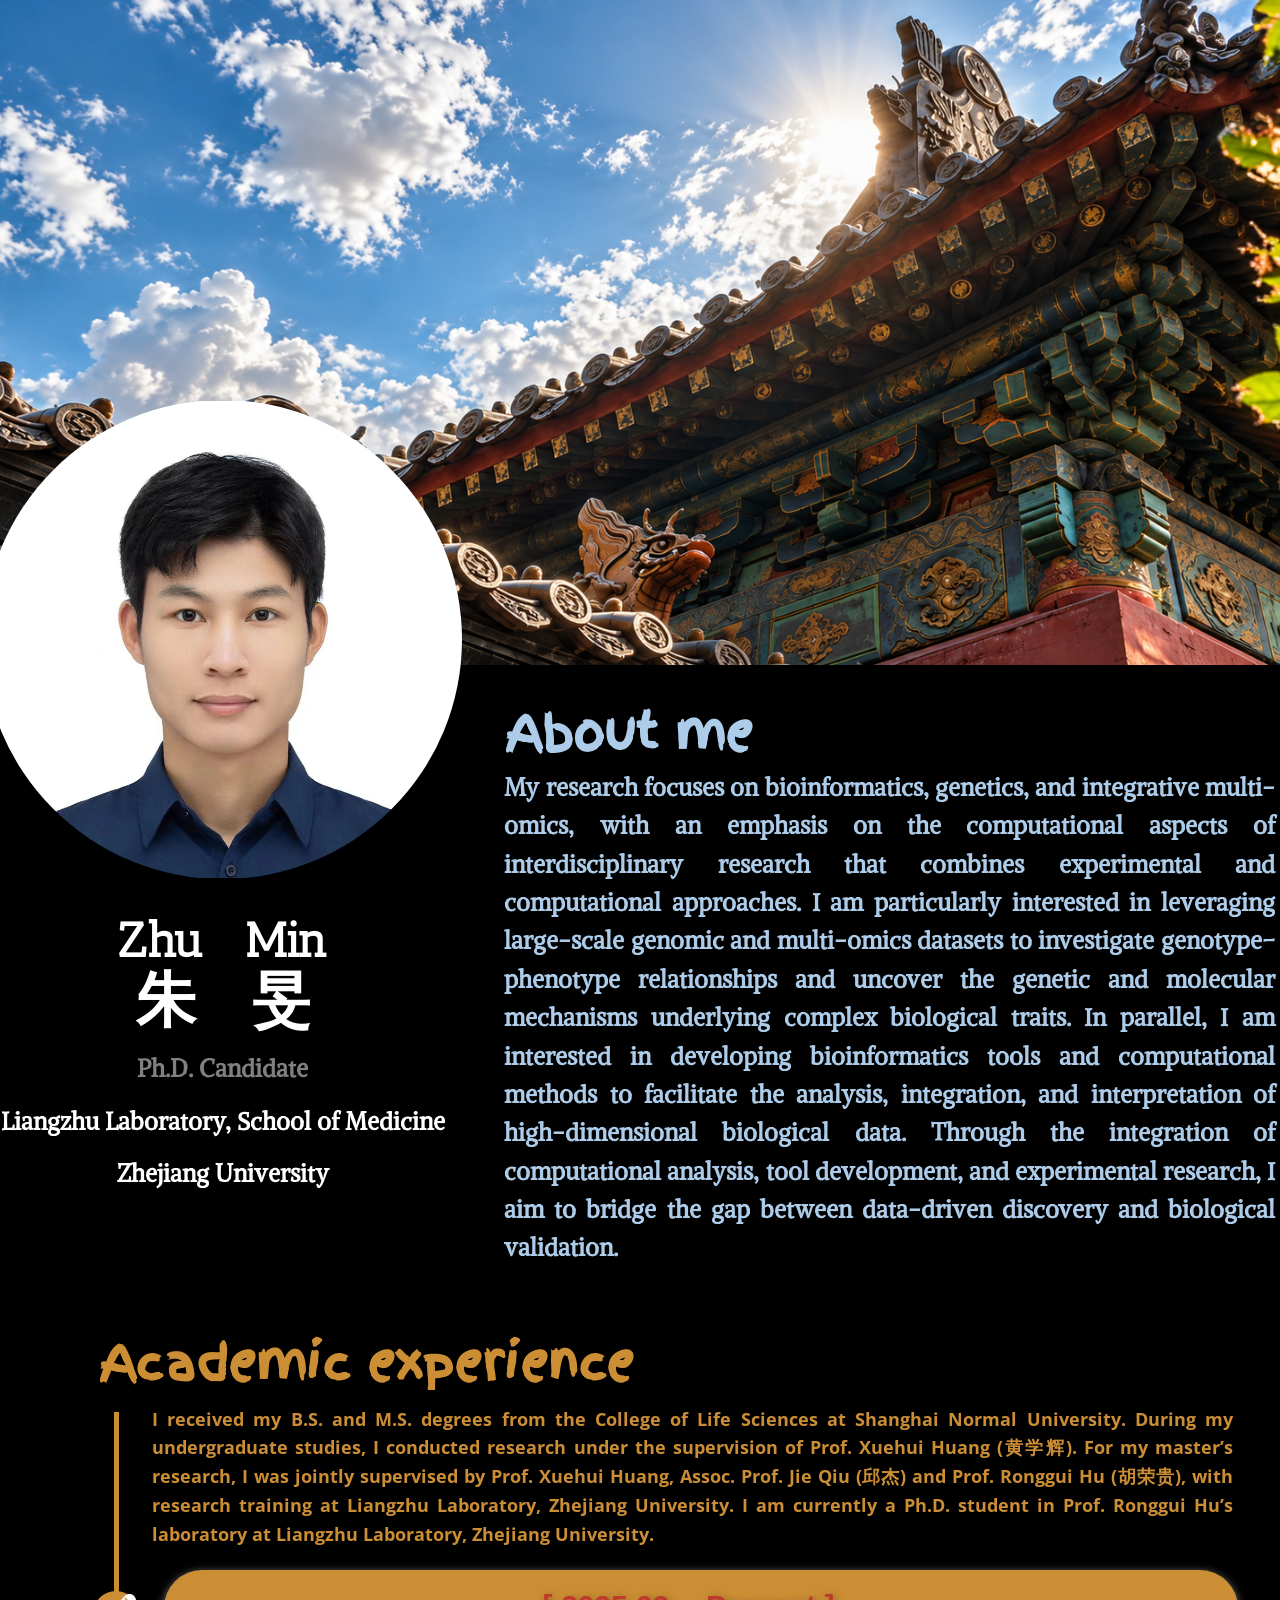
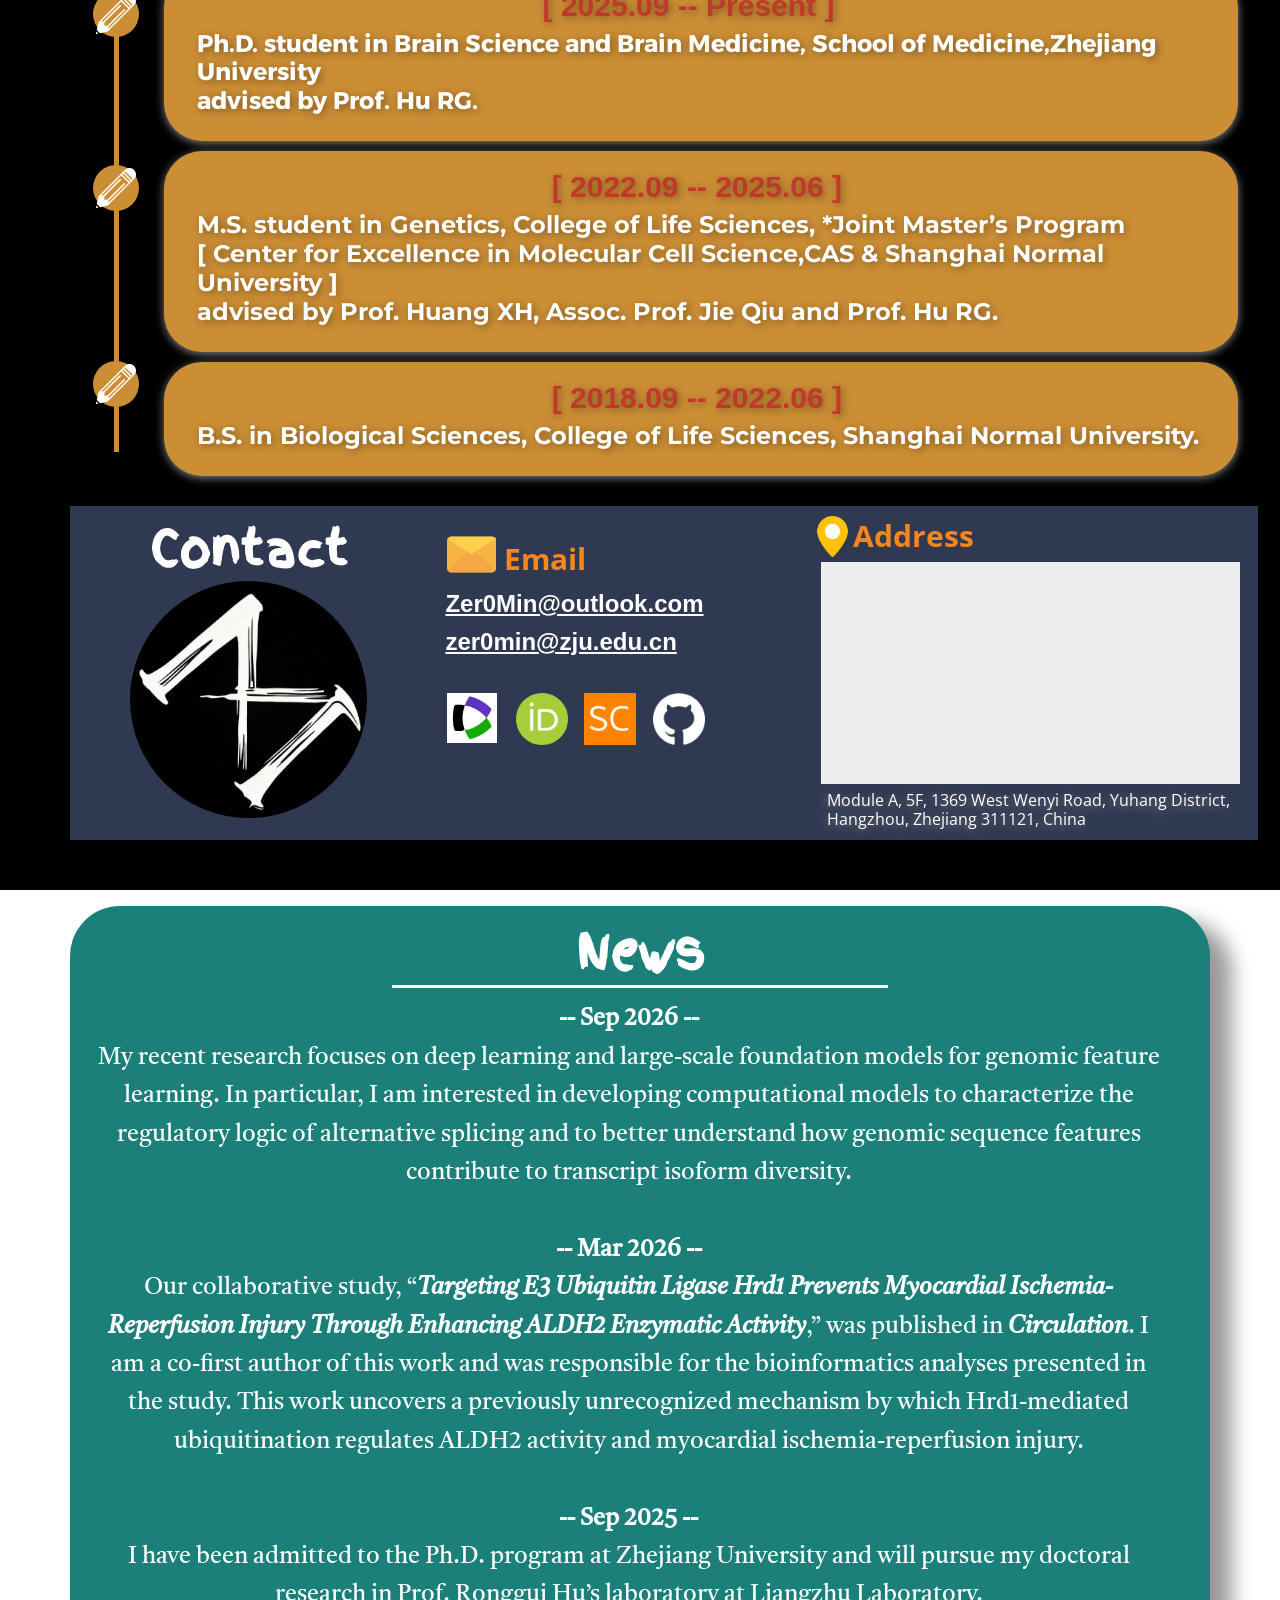
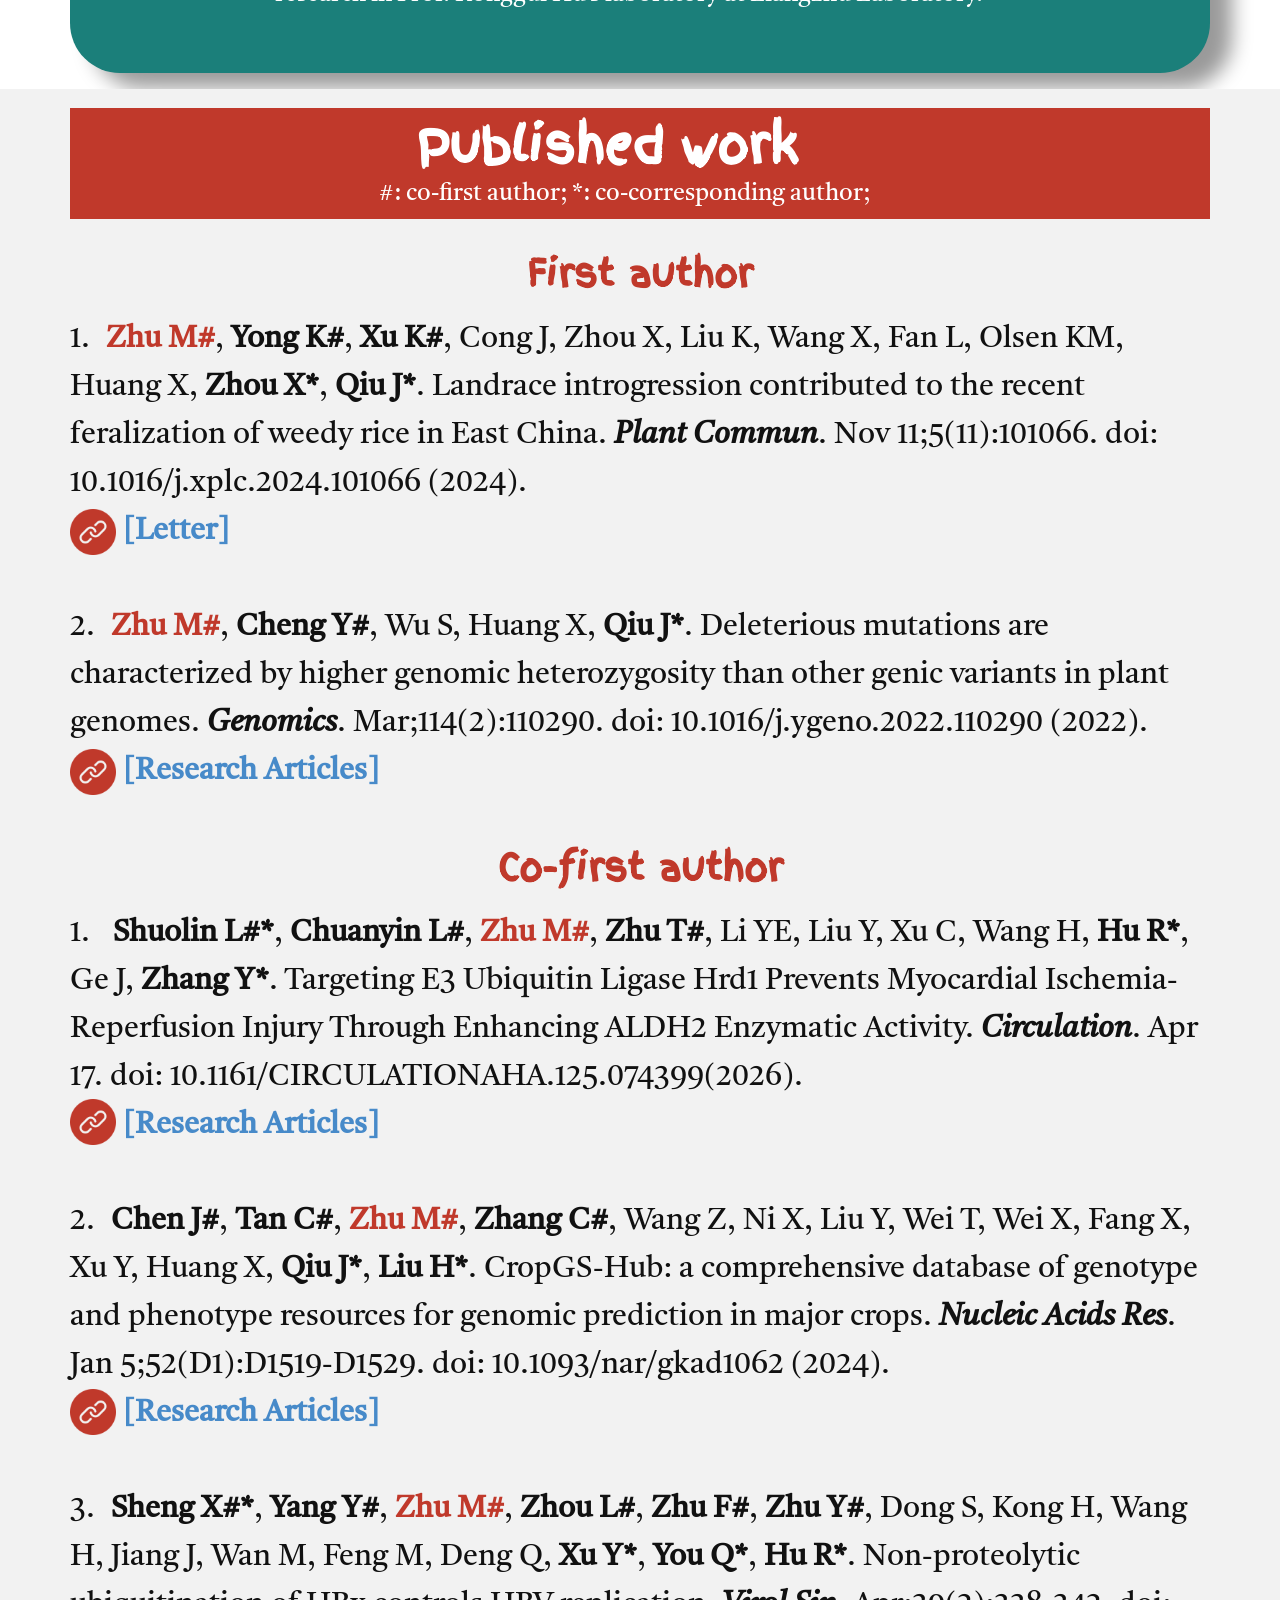
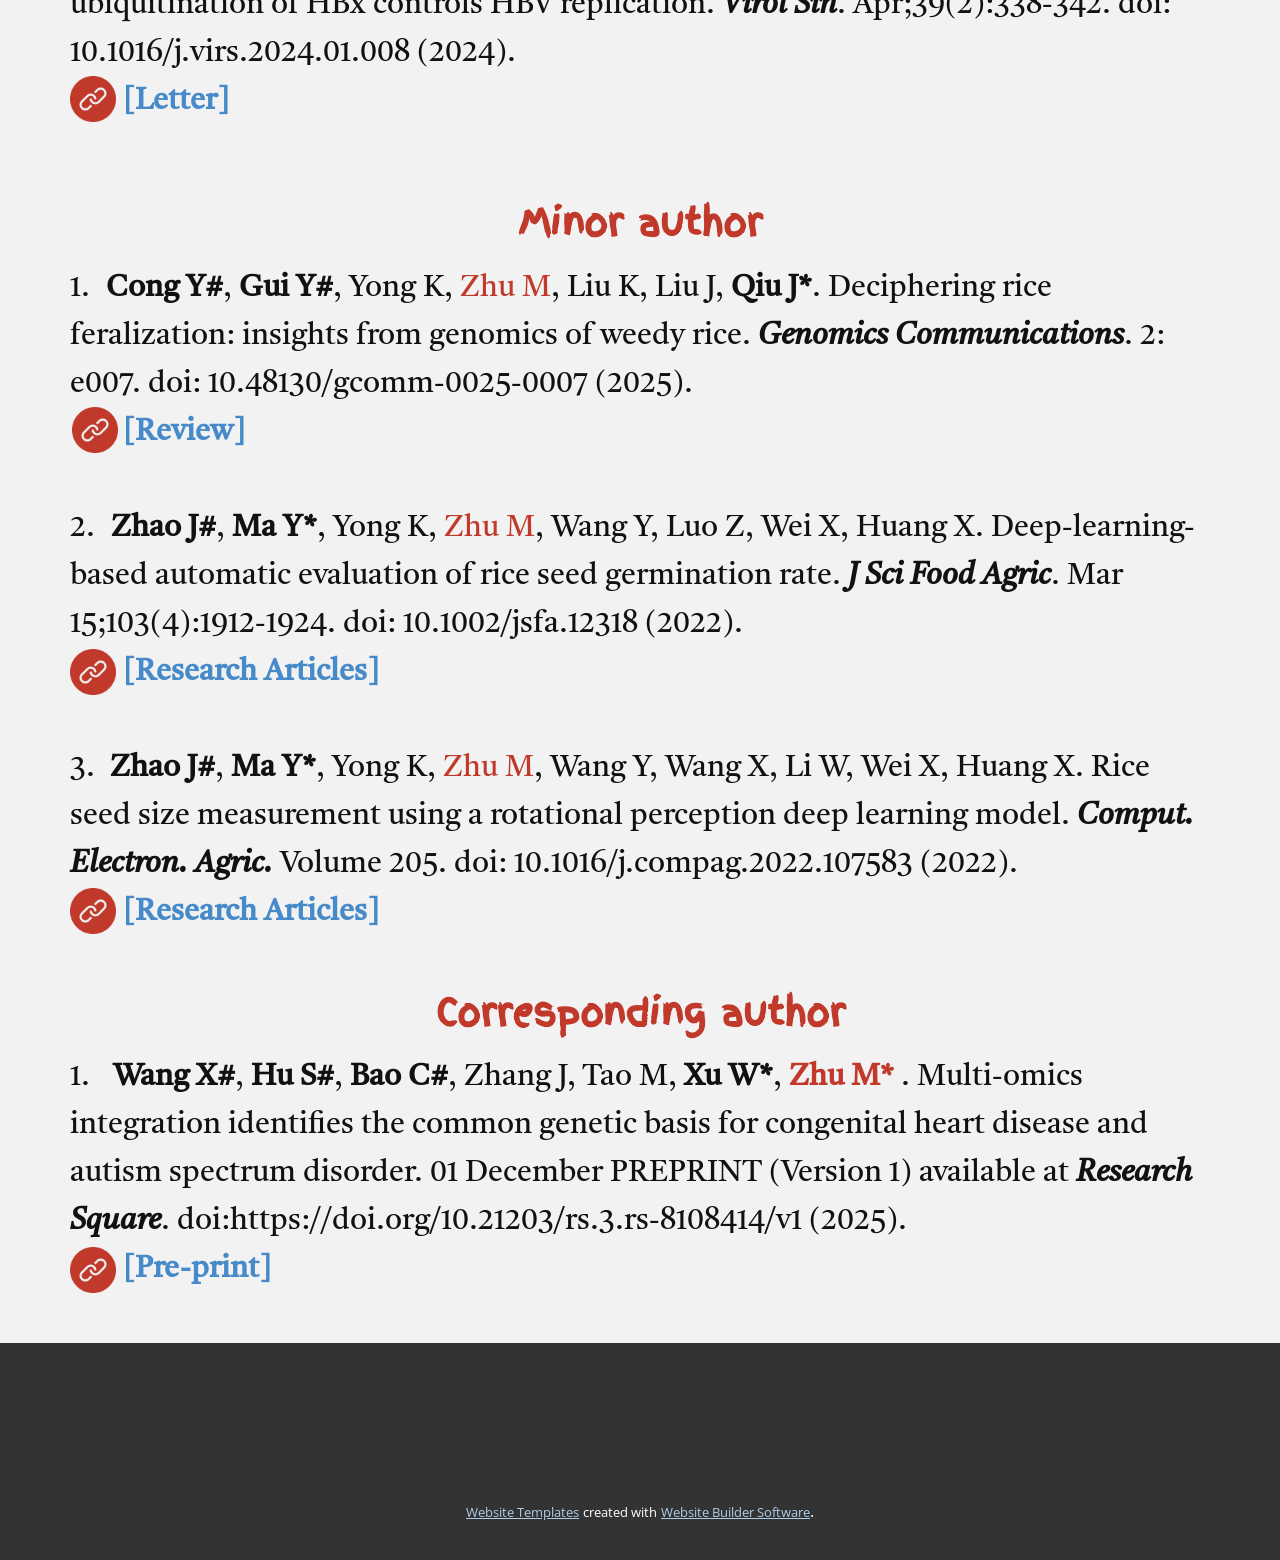
==== commit d366534d: "Add files via upload" ====
--- a/Home.html
+++ b/Home.html
@@ -264,39 +264,52 @@
           </div>
         </div>
         <h2 class="u-align-center u-custom-font u-text u-text-custom-color-1 u-text-3"> First author</h2>
-        <p class="u-custom-font u-text u-text-4"> 1.&nbsp;&nbsp;<span style="font-weight: 700;" class="u-text-custom-color-1">Zhu M#</span>, <span style="font-weight: 700;">Yong K#</span>, <span style="font-weight: 700;">Xu K#</span>, Cong J, Zhou X, Liu K, Wang X, Fan L, Olsen KM, Huang X, <span style="font-weight: 700;">Zhou X*</span>, <span style="font-weight: 700;">Qiu J*</span>. Landrace introgression contributed to the recent feralization of weedy rice in East China. <span style="font-style: italic; font-weight: 700;">Plant Commun</span>. Nov 11;5(11):101066. doi: 10.1016/j.xplc.2024.101066 (2024). <span class="u-text-palette-1-base" style="font-weight: 700;">[Letter]</span>
-          <br>
-          <br>2.&nbsp;&nbsp;<span style="font-weight: 700;" class="u-text-custom-color-1">Zhu M#</span>, <span style="font-weight: 700;">Cheng Y#</span>, Wu S, Huang X, <span style="font-weight: 700;">Qiu J*</span>. Deleterious mutations are characterized by higher genomic heterozygosity than other genic variants in plant genomes. <span style="font-weight: 700; font-style: italic;">Genomics</span>. Mar;114(2):110290. doi: 10.1016/j.ygeno.2022.110290 (2022). <span class="u-text-palette-1-base" style="font-weight: 700;">[Research Articles]</span>&nbsp;
-        </p>
+        <p class="u-custom-font u-text u-text-4"> 1.&nbsp;&nbsp;<span style="font-weight: 700;" class="u-text-custom-color-1">Zhu M#</span>, <span style="font-weight: 700;">Yong K#</span>, <span style="font-weight: 700;">Xu K#</span>, Cong J, Zhou X, Liu K, Wang X, Fan L, Olsen KM, Huang X, <span style="font-weight: 700;">Zhou X*</span>, <span style="font-weight: 700;">Qiu J*</span>. Landrace introgression contributed to the recent feralization of weedy rice in East China. <span style="font-style: italic; font-weight: 700;">Plant Commun</span>. Nov 11;5(11):101066. doi: 10.1016/j.xplc.2024.101066 (2024).&nbsp;<span class="u-text-palette-1-base" style="font-weight: 700;">
+            <br>&nbsp; &nbsp; &nbsp; &nbsp;[Letter]
+          </span>&nbsp;<br>
+          <br>2.&nbsp;&nbsp;<span style="font-weight: 700;" class="u-text-custom-color-1">Zhu M#</span>, <span style="font-weight: 700;">Cheng Y#</span>, Wu S, Huang X, <span style="font-weight: 700;">Qiu J*</span>. Deleterious mutations are characterized by higher genomic heterozygosity than other genic variants in plant genomes. <span style="font-weight: 700; font-style: italic;">Genomics</span>. Mar;114(2):110290. doi: 10.1016/j.ygeno.2022.110290 (2022).&nbsp;<span class="u-text-palette-1-base" style="font-weight: 700;">
+            <br>&nbsp; &nbsp; &nbsp; &nbsp;[Research Articles]
+          </span>
+        </p><span class="u-file-icon u-icon u-text-custom-color-1 u-icon-1" data-href="https://www.sciencedirect.com/science/article/pii/S2590346224004206" data-target="_blank"><img src="images/image9-6e0d26a6.png" alt=""></span><span class="u-file-icon u-icon u-text-custom-color-1 u-icon-2" data-href="https://www.sciencedirect.com/science/article/pii/S0888754322000350" data-target="_blank"><img src="images/image9-6e0d26a6.png" alt=""></span>
       </div>
     </section>
     <section class="u-clearfix u-grey-5 u-section-5" id="sec-0cd6">
-      <div class="u-clearfix u-sheet u-sheet-1">
+      <div class="u-clearfix u-sheet u-valign-middle-xs u-sheet-1">
         <h2 class="u-align-center u-custom-font u-text u-text-custom-color-1 u-text-1"> Co-first author</h2>
-        <p class="u-custom-font u-text u-text-2">1.&nbsp;&nbsp;<span style="font-weight: 700;"> Shuolin L#*</span>, <span style="font-weight: 700;">Chuanyin L#</span>, <span style="font-weight: 700;" class="u-text-custom-color-1">Zhu M#</span>, <span style="font-weight: 700;">Zhu T#</span>, Li YE, Liu Y, Xu C, Wang H, <span style="font-weight: 700;">Hu R*</span>, Ge J, <span style="font-weight: 700;">Zhang Y*</span>. Targeting E3 Ubiquitin Ligase Hrd1 Prevents Myocardial Ischemia-Reperfusion Injury Through Enhancing ALDH2 Enzymatic Activity. <span style="font-style: italic; font-weight: 700;">Circulation</span>. Apr 17. doi: 10.1161/CIRCULATIONAHA.125.074399(2026).<span class="u-text-palette-1-base" style="font-weight: 700;">[Research Articles]</span>
-          <br>
-          <br>2.&nbsp;&nbsp;<span style="font-weight: 700;">Chen J#</span>, <span style="font-weight: 700;">Tan C#</span>, <span style="font-weight: 700;" class="u-text-custom-color-1">Zhu M#</span>, <span style="font-weight: 700;">Zhang C#</span>, Wang Z, Ni X, Liu Y, Wei T, Wei X, Fang X, Xu Y, Huang X, <span style="font-weight: 700;">Qiu J*</span>, <span style="font-weight: 700;">Liu H*</span>. CropGS-Hub: a comprehensive database of genotype and phenotype resources for genomic prediction in major crops. <span style="font-weight: 700; font-style: italic;">Nucleic Acids Res</span>. Jan 5;52(D1):D1519-D1529. doi: 10.1093/nar/gkad1062 (2024). <span class="u-text-palette-1-base" style="font-weight: 700;">[Research Articles]</span>
-          <br>
-          <br>3.&nbsp;&nbsp;<span style="font-weight: 700;">Sheng X#*</span>, <span style="font-weight: 700;">Yang Y#</span>, <span style="font-weight: 700;" class="u-text-custom-color-1">Zhu M#</span>, <span style="font-weight: 700;">Zhou L#</span>, <span style="font-weight: 700;">Zhu F#</span>, <span style="font-weight: 700;">Zhu Y#</span>, Dong S, Kong H, Wang H, Jiang J, Wan M, Feng M, Deng Q, <span style="font-weight: 700;">Xu Y*</span>, <span style="font-weight: 700;">You Q*</span>, <span style="font-weight: 700;">Hu R*</span>. Non-proteolytic ubiquitination of HBx controls HBV replication. <span style="font-style: italic; font-weight: 700;">Virol Sin</span>. Apr;39(2):338-342. doi: 10.1016/j.virs.2024.01.008 (2024).<span class="u-text-palette-1-base">
-            <span style="font-weight: 700;">[Letter]</span>
-          </span>
-        </p>
+        <p class="u-custom-font u-text u-text-2">1.&nbsp;&nbsp;<span style="font-weight: 700;"> Shuolin L#*</span>, <span style="font-weight: 700;">Chuanyin L#</span>, <span style="font-weight: 700;" class="u-text-custom-color-1">Zhu M#</span>, <span style="font-weight: 700;">Zhu T#</span>, Li YE, Liu Y, Xu C, Wang H, <span style="font-weight: 700;">Hu R*</span>, Ge J, <span style="font-weight: 700;">Zhang Y*</span>. Targeting E3 Ubiquitin Ligase Hrd1 Prevents Myocardial Ischemia-Reperfusion Injury Through Enhancing ALDH2 Enzymatic Activity. <span style="font-style: italic; font-weight: 700;">Circulation</span>. Apr 17. doi: 10.1161/CIRCULATIONAHA.125.074399(2026).<span class="u-text-palette-1-base" style="font-weight: 700;">
+            <br>&nbsp; &nbsp; &nbsp; &nbsp;[Research Articles]
+          </span>
+          <br>
+          <br>2.&nbsp;&nbsp;<span style="font-weight: 700;">Chen J#</span>, <span style="font-weight: 700;">Tan C#</span>, <span style="font-weight: 700;" class="u-text-custom-color-1">Zhu M#</span>, <span style="font-weight: 700;">Zhang C#</span>, Wang Z, Ni X, Liu Y, Wei T, Wei X, Fang X, Xu Y, Huang X, <span style="font-weight: 700;">Qiu J*</span>, <span style="font-weight: 700;">Liu H*</span>. CropGS-Hub: a comprehensive database of genotype and phenotype resources for genomic prediction in major crops. <span style="font-weight: 700; font-style: italic;">Nucleic Acids Res</span>. Jan 5;52(D1):D1519-D1529. doi: 10.1093/nar/gkad1062 (2024).&nbsp;<span class="u-text-palette-1-base" style="font-weight: 700;">
+            <br>&nbsp; &nbsp; &nbsp; &nbsp;[Research Articles]
+          </span>
+          <br>
+          <br>3.&nbsp;&nbsp;<span style="font-weight: 700;">Sheng X#*</span>, <span style="font-weight: 700;">Yang Y#</span>, <span style="font-weight: 700;" class="u-text-custom-color-1">Zhu M#</span>, <span style="font-weight: 700;">Zhou L#</span>, <span style="font-weight: 700;">Zhu F#</span>, <span style="font-weight: 700;">Zhu Y#</span>, Dong S, Kong H, Wang H, Jiang J, Wan M, Feng M, Deng Q, <span style="font-weight: 700;">Xu Y*</span>, <span style="font-weight: 700;">You Q*</span>, <span style="font-weight: 700;">Hu R*</span>. Non-proteolytic ubiquitination of HBx controls HBV replication. <span style="font-style: italic; font-weight: 700;">Virol Sin</span>. Apr;39(2):338-342. doi: 10.1016/j.virs.2024.01.008 (2024).<span class="u-text-palette-1-base">&nbsp;<span style="font-weight: 700;">
+              <br>&nbsp; &nbsp; &nbsp; &nbsp;[Letter]
+            </span>
+          </span>
+        </p><span class="u-file-icon u-icon u-text-custom-color-1 u-icon-1" data-href="https://www.ahajournals.org/doi/10.1161/CIRCULATIONAHA.125.074399" data-target="_blank"><img src="images/image9-6e0d26a6.png" alt=""></span><span class="u-file-icon u-icon u-text-custom-color-1 u-icon-2" data-href="https://academic.oup.com/nar/article/52/D1/D1519/7449495" data-target="_blank"><img src="images/image9-6e0d26a6.png" alt=""></span><span class="u-file-icon u-icon u-text-custom-color-1 u-icon-3" data-href="https://www.virosin.org/article/doi/10.1016/j.virs.2024.01." data-target="_blank"><img src="images/image9-6e0d26a6.png" alt=""></span>
       </div>
     </section>
     <section class="u-clearfix u-grey-5 u-section-6" id="sec-a289">
-      <div class="u-clearfix u-sheet u-sheet-1">
+      <div class="u-clearfix u-sheet u-valign-middle-xs u-sheet-1">
         <h2 class="u-align-center u-custom-font u-text u-text-custom-color-1 u-text-1"> Minor author</h2>
-        <p class="u-custom-font u-text u-text-2"> 1.&nbsp;&nbsp;<span style="font-weight: 700;">Cong Y#</span>, <span style="font-weight: 700;">Gui Y#</span>, Yong K, <span class="u-text-custom-color-1">Zhu M</span>, Liu K, Liu J, <span style="font-weight: 700;">Qiu J*</span>. Deciphering rice feralization: insights from genomics of weedy rice. <span style="font-weight: 700; font-style: italic;">Genomics Communications</span>. 2: e007. doi: 10.48130/gcomm-0025-0007 (2025). <span class="u-text-palette-1-base">
-            <span style="font-weight: 700;">[Review]</span>
+        <p class="u-custom-font u-text u-text-2"> 1.&nbsp;&nbsp;<span style="font-weight: 700;">Cong Y#</span>, <span style="font-weight: 700;">Gui Y#</span>, Yong K, <span class="u-text-custom-color-1">Zhu M</span>, Liu K, Liu J, <span style="font-weight: 700;">Qiu J*</span>. Deciphering rice feralization: insights from genomics of weedy rice. <span style="font-weight: 700; font-style: italic;">Genomics Communications</span>. 2: e007. doi: 10.48130/gcomm-0025-0007 (2025).&nbsp;<span class="u-text-palette-1-base">
+            <span style="font-weight: 700;">
+              <br>&nbsp; &nbsp; &nbsp; &nbsp;[Review]
+            </span>
           </span>
           <br>
           <br>2.&nbsp;&nbsp;<span style="font-weight: 700;">Zhao J#</span>,<span style="font-weight: 700;"> Ma Y*</span>, Yong K, <span class="u-text-custom-color-1">Zhu M</span>, Wang Y, Luo Z, Wei X, Huang X. Deep-learning-based automatic evaluation of rice seed germination rate.<span style="font-weight: 700; font-style: italic;"> J Sci Food Agric</span>. Mar 15;103(4):1912-1924. doi: 10.1002/jsfa.12318 (2022).<span class="u-text-palette-1-base">
-            <span style="font-weight: 700;"> [Research Articles]</span>&nbsp;
-          </span>
-          <br>
-          <br>3.&nbsp; <span style="font-weight: 700;">Zhao J#</span>, <span style="font-weight: 700;">Ma Y*</span>, Yong K, <span class="u-text-custom-color-1">Zhu M</span>, Wang Y, Wang X, Li W, Wei X, Huang X. Rice seed size measurement using a rotational perception deep learning model. <span style="font-weight: 700; font-style: italic;">Comput. Electron. Agric.</span> Volume 205. doi: 10.1016/j.compag.2022.107583 (2022). <span class="u-text-palette-1-base" style="font-weight: 700;">[Research Articles]&nbsp;</span>
-          <br>
-        </p>
+            <span style="font-weight: 700;">&nbsp;<br>&nbsp; &nbsp; &nbsp; &nbsp;[Research Articles]
+            </span>&nbsp;
+          </span>
+          <br>
+          <br>3.&nbsp; <span style="font-weight: 700;">Zhao J#</span>, <span style="font-weight: 700;">Ma Y*</span>, Yong K, <span class="u-text-custom-color-1">Zhu M</span>, Wang Y, Wang X, Li W, Wei X, Huang X. Rice seed size measurement using a rotational perception deep learning model. <span style="font-weight: 700; font-style: italic;">Comput. Electron. Agric.</span> Volume 205. doi: 10.1016/j.compag.2022.107583 (2022).&nbsp;<span class="u-text-palette-1-base" style="font-weight: 700;">
+            <br>&nbsp; &nbsp; &nbsp; &nbsp;[Research Articles]&nbsp;
+          </span>
+          <br>
+        </p><span class="u-file-icon u-icon u-text-custom-color-1 u-icon-1" data-href="https://www.maxapress.com/article/doi/10.48130/gcomm-0025-0007" data-target="_blank"><img src="images/image9-6e0d26a6.png" alt=""></span><span class="u-file-icon u-icon u-text-custom-color-1 u-icon-2" data-href="https://scijournals.onlinelibrary.wiley.com/doi/abs/10.1002/jsfa.12318" data-target="_blank"><img src="images/image9-6e0d26a6.png" alt=""></span><span class="u-file-icon u-icon u-text-custom-color-1 u-icon-3" data-href="https://www.sciencedirect.com/science/article/abs/pii/S0168169922008912" data-target="_blank"><img src="images/image9-6e0d26a6.png" alt=""></span>
       </div>
     </section>
     <section class="u-clearfix u-grey-5 u-section-7" id="sec-0922">
@@ -305,8 +318,10 @@
         <p class="u-custom-font u-text u-text-2">1.&nbsp;&nbsp;<span style="font-weight: 700;" class="u-text-custom-color-1"></span>
           <span style="font-weight: 700;">Wang X#</span>, <span style="font-weight: 700;">Hu S#</span>,<span style="font-weight: 700;"> Bao C#</span>, Zhang J, Tao M, <span style="font-weight: 700;">Xu W*</span>,<span style="font-weight: 700;">
             <span class="u-text-custom-color-1">Zhu M*</span>
-          </span>. Multi-omics integration identifies the common genetic basis for congenital heart disease and autism spectrum disorder. 01 December PREPRINT (Version 1) available at <span style="font-weight: 700; font-style: italic;">Research Square</span>. doi:https://doi.org/10.21203/rs.3.rs-8108414/v1 (2025). <span class="u-text-palette-1-base" style="font-weight: 700;">[Pre-print]</span>
-        </p>
+          </span>. Multi-omics integration identifies the common genetic basis for congenital heart disease and autism spectrum disorder. 01 December PREPRINT (Version 1) available at <span style="font-weight: 700; font-style: italic;">Research Square</span>. doi:https://doi.org/10.21203/rs.3.rs-8108414/v1 (2025).&nbsp;<span class="u-text-palette-1-base" style="font-weight: 700;">
+            <br>&nbsp; &nbsp; &nbsp; &nbsp;[Pre-print]
+          </span>
+        </p><span class="u-file-icon u-icon u-text-custom-color-1 u-icon-1" data-href="https://www.researchsquare.com/article/rs-8108414/v1" data-target="_blank"><img src="images/image9-6e0d26a6.png" alt=""></span>
       </div>
     </section>
     
--- a/Home.css
+++ b/Home.css
@@ -1285,7 +1285,7 @@
 }
 
 .u-section-4 .u-sheet-1 {
-  min-height: 656px;
+  min-height: 750px;
 }
 
 .u-section-4 .u-list-1 {
@@ -1333,7 +1333,25 @@
   margin: 20px 0 0;
 }
 
+.u-section-4 .u-icon-1 {
+  width: 46px;
+  height: 46px;
+  margin: -286px auto 0 0;
+  padding: 0;
+}
+
+.u-section-4 .u-icon-2 {
+  width: 46px;
+  height: 46px;
+  margin: 194px auto 0 0;
+  padding: 0;
+}
+
 @media (max-width: 1199px) {
+  .u-section-4 .u-sheet-1 {
+    min-height: 820px;
+  }
+
   .u-section-4 .u-text-1 {
     margin-right: 205px;
     margin-left: 138px;
@@ -1343,9 +1361,22 @@
     margin-right: 27px;
     margin-left: 0;
   }
+
+  .u-section-4 .u-icon-1 {
+    margin-top: -335px;
+  }
+
+  .u-section-4 .u-icon-2 {
+    margin-top: 243px;
+    margin-bottom: 19px;
+  }
 }
 
 @media (max-width: 991px) {
+  .u-section-4 .u-sheet-1 {
+    min-height: 916px;
+  }
+
   .u-section-4 .u-text-1 {
     margin-right: 95px;
     margin-left: 28px;
@@ -1354,22 +1385,38 @@
   .u-section-4 .u-text-2 {
     margin-right: 0;
   }
+
+  .u-section-4 .u-icon-1 {
+    margin-top: -382px;
+  }
+
+  .u-section-4 .u-icon-2 {
+    margin-top: 290px;
+  }
 }
 
 @media (max-width: 767px) {
+  .u-section-4 .u-sheet-1 {
+    min-height: 1108px;
+  }
+
   .u-section-4 .u-text-1 {
     margin-right: 0;
     margin-left: 0;
   }
+
+  .u-section-4 .u-icon-1 {
+    margin-top: -479px;
+  }
+
+  .u-section-4 .u-icon-2 {
+    margin-top: 387px;
+  }
 }
 
 @media (max-width: 575px) {
   .u-section-4 .u-sheet-1 {
-    min-height: 554px;
-  }
-
-  .u-section-4 .u-list-1 {
-    margin-top: 14px;
+    min-height: 681px;
   }
 
   .u-section-4 .u-repeater-1 {
@@ -1387,22 +1434,32 @@
   .u-section-4 .u-text-3 {
     font-size: 1.5rem;
     width: auto;
-    margin-top: 15px;
     margin-left: 0;
     margin-right: 0;
   }
 
   .u-section-4 .u-text-4 {
     font-size: 1rem;
-    margin-top: 7px;
-    margin-bottom: 1px;
+  }
+
+  .u-section-4 .u-icon-1 {
+    width: 30px;
+    height: 27px;
+    margin-top: -228px;
+    margin-left: 90px;
+  }
+
+  .u-section-4 .u-icon-2 {
+    width: 30px;
+    height: 30px;
+    margin: 171px 140px 60px auto;
   }
 } .u-section-5 {
   background-image: none;
 }
 
 .u-section-5 .u-sheet-1 {
-  min-height: 760px;
+  min-height: 945px;
 }
 
 .u-section-5 .u-text-1 {
@@ -1419,30 +1476,128 @@
   margin: 20px 0 0;
 }
 
+.u-section-5 .u-icon-1 {
+  width: 46px;
+  height: 46px;
+  margin: -626px auto 0 0;
+  padding: 0;
+}
+
+.u-section-5 .u-icon-2 {
+  width: 46px;
+  height: 46px;
+  margin: 244px auto 0 0;
+  padding: 0;
+}
+
+.u-section-5 .u-icon-3 {
+  width: 46px;
+  height: 46px;
+  margin: 241px auto 3px 0;
+  padding: 0;
+}
+
+@media (max-width: 1199px) {
+  .u-section-5 .u-sheet-1 {
+    min-height: 1085px;
+  }
+
+  .u-section-5 .u-icon-1 {
+    margin-top: -673px;
+    margin-right: 0;
+  }
+
+  .u-section-5 .u-icon-2 {
+    margin-top: 292px;
+  }
+
+  .u-section-5 .u-icon-3 {
+    margin-top: 240px;
+  }
+}
+
+@media (max-width: 991px) {
+  .u-section-5 .u-sheet-1 {
+    min-height: 1326px;
+  }
+
+  .u-section-5 .u-icon-1 {
+    margin-top: -866px;
+    margin-right: auto;
+  }
+
+  .u-section-5 .u-icon-2 {
+    margin-top: 385px;
+  }
+
+  .u-section-5 .u-icon-3 {
+    margin-top: 340px;
+  }
+}
+
+@media (max-width: 767px) {
+  .u-section-5 .u-sheet-1 {
+    min-height: 1662px;
+  }
+
+  .u-section-5 .u-icon-1 {
+    margin-top: -1054px;
+  }
+
+  .u-section-5 .u-icon-2 {
+    margin-top: 482px;
+  }
+
+  .u-section-5 .u-icon-3 {
+    margin-top: 432px;
+  }
+}
+
 @media (max-width: 575px) {
   .u-section-5 .u-sheet-1 {
-    min-height: 718px;
+    min-height: 741px;
   }
 
   .u-section-5 .u-text-1 {
     font-size: 1.5rem;
     width: auto;
-    margin-top: 4px;
     margin-left: 0;
     margin-right: 0;
   }
 
   .u-section-5 .u-text-2 {
     font-size: 1rem;
-    margin-top: 11px;
-    margin-bottom: 11px;
+  }
+
+  .u-section-5 .u-icon-1 {
+    width: 30px;
+    height: 29px;
+    margin-top: -503px;
+    margin-right: 140px;
+    margin-left: auto;
+  }
+
+  .u-section-5 .u-icon-2 {
+    width: 30px;
+    height: 30px;
+    margin-top: 220px;
+    margin-right: 140px;
+    margin-left: auto;
+  }
+
+  .u-section-5 .u-icon-3 {
+    width: 30px;
+    height: 29px;
+    margin-top: 195px;
+    margin-bottom: 10px;
+    margin-left: 87px;
   }
 } .u-section-6 {
   background-image: none;
 }
 
 .u-section-6 .u-sheet-1 {
-  min-height: 675px;
+  min-height: 808px;
 }
 
 .u-section-6 .u-text-1 {
@@ -1456,46 +1611,153 @@
   font-weight: 400;
   font-family: "Tiro Gurmukhi";
   font-size: 1.875rem;
-  margin: 20px 0;
+  margin: 20px 0 0;
+}
+
+.u-section-6 .u-icon-1 {
+  width: 46px;
+  height: 46px;
+  margin: -529px auto 0 2px;
+  padding: 0;
+}
+
+.u-section-6 .u-icon-2 {
+  width: 46px;
+  height: 46px;
+  margin: 196px auto 0 0;
+  padding: 0;
+}
+
+.u-section-6 .u-icon-3 {
+  width: 46px;
+  height: 46px;
+  margin: 193px auto 2px 0;
+  padding: 0;
+}
+
+@media (max-width: 1199px) {
+  .u-section-6 .u-sheet-1 {
+    min-height: 904px;
+  }
+
+  .u-section-6 .u-icon-1 {
+    margin-top: -627px;
+    margin-left: 0;
+  }
+
+  .u-section-6 .u-icon-2 {
+    margin-top: 243px;
+  }
+
+  .u-section-6 .u-icon-3 {
+    margin-top: 244px;
+  }
+}
+
+@media (max-width: 991px) {
+  .u-section-6 .u-sheet-1 {
+    min-height: 1048px;
+  }
+
+  .u-section-6 .u-icon-1 {
+    margin-top: -722px;
+  }
+
+  .u-section-6 .u-icon-2 {
+    margin-top: 290px;
+  }
+
+  .u-section-6 .u-icon-3 {
+    margin-top: 292px;
+    margin-bottom: 59px;
+  }
+}
+
+@media (max-width: 767px) {
+  .u-section-6 .u-sheet-1 {
+    min-height: 1288px;
+  }
+
+  .u-section-6 .u-text-1 {
+    margin-left: 23px;
+    margin-right: 23px;
+  }
+
+  .u-section-6 .u-icon-1 {
+    margin-top: -864px;
+  }
+
+  .u-section-6 .u-icon-2 {
+    margin-top: 340px;
+  }
+
+  .u-section-6 .u-icon-3 {
+    margin-top: 384px;
+  }
 }
 
 @media (max-width: 575px) {
   .u-section-6 .u-sheet-1 {
-    min-height: 541px;
+    min-height: 611px;
   }
 
   .u-section-6 .u-text-1 {
     font-size: 1.5rem;
-    width: auto;
-    margin-top: 7px;
+    width: 340px;
     margin-left: 0;
     margin-right: 0;
   }
 
   .u-section-6 .u-text-2 {
     font-size: 1rem;
-    margin-top: 6px;
-    margin-bottom: 0;
+  }
+
+  .u-section-6 .u-icon-1 {
+    width: 30px;
+    height: 29px;
+    margin-top: -407px;
+    margin-left: 93px;
+  }
+
+  .u-section-6 .u-icon-2 {
+    width: 30px;
+    height: 29px;
+    margin-top: 150px;
+    margin-right: 140px;
+    margin-left: auto;
+  }
+
+  .u-section-6 .u-icon-3 {
+    width: 30px;
+    height: 30px;
+    margin: 169px 140px 20px auto;
   }
 } .u-section-7 {
   background-image: none;
 }
 
 .u-section-7 .u-sheet-1 {
-  min-height: 330px;
+  min-height: 350px;
 }
 
 .u-section-7 .u-text-1 {
   font-family: "Finger Paint";
   font-size: 2.25rem;
   width: 495px;
-  margin: 19px auto 0;
+  margin: 2px auto 0;
 }
 
 .u-section-7 .u-text-2 {
   font-size: 1.875rem;
   font-family: "Tiro Gurmukhi";
-  margin: 19px 0 60px;
+  margin: 19px 0 0;
+}
+
+.u-section-7 .u-icon-1 {
+  width: 46px;
+  height: 46px;
+  margin: -46px auto 50px 0;
+  padding: 0;
 }
 
 @media (max-width: 575px) {
@@ -1511,4 +1773,12 @@
     font-size: 1rem;
     margin-top: 9px;
   }
+
+  .u-section-7 .u-icon-1 {
+    width: 30px;
+    height: 30px;
+    margin-top: -30px;
+    margin-bottom: 60px;
+    margin-left: 109px;
+  }
 }
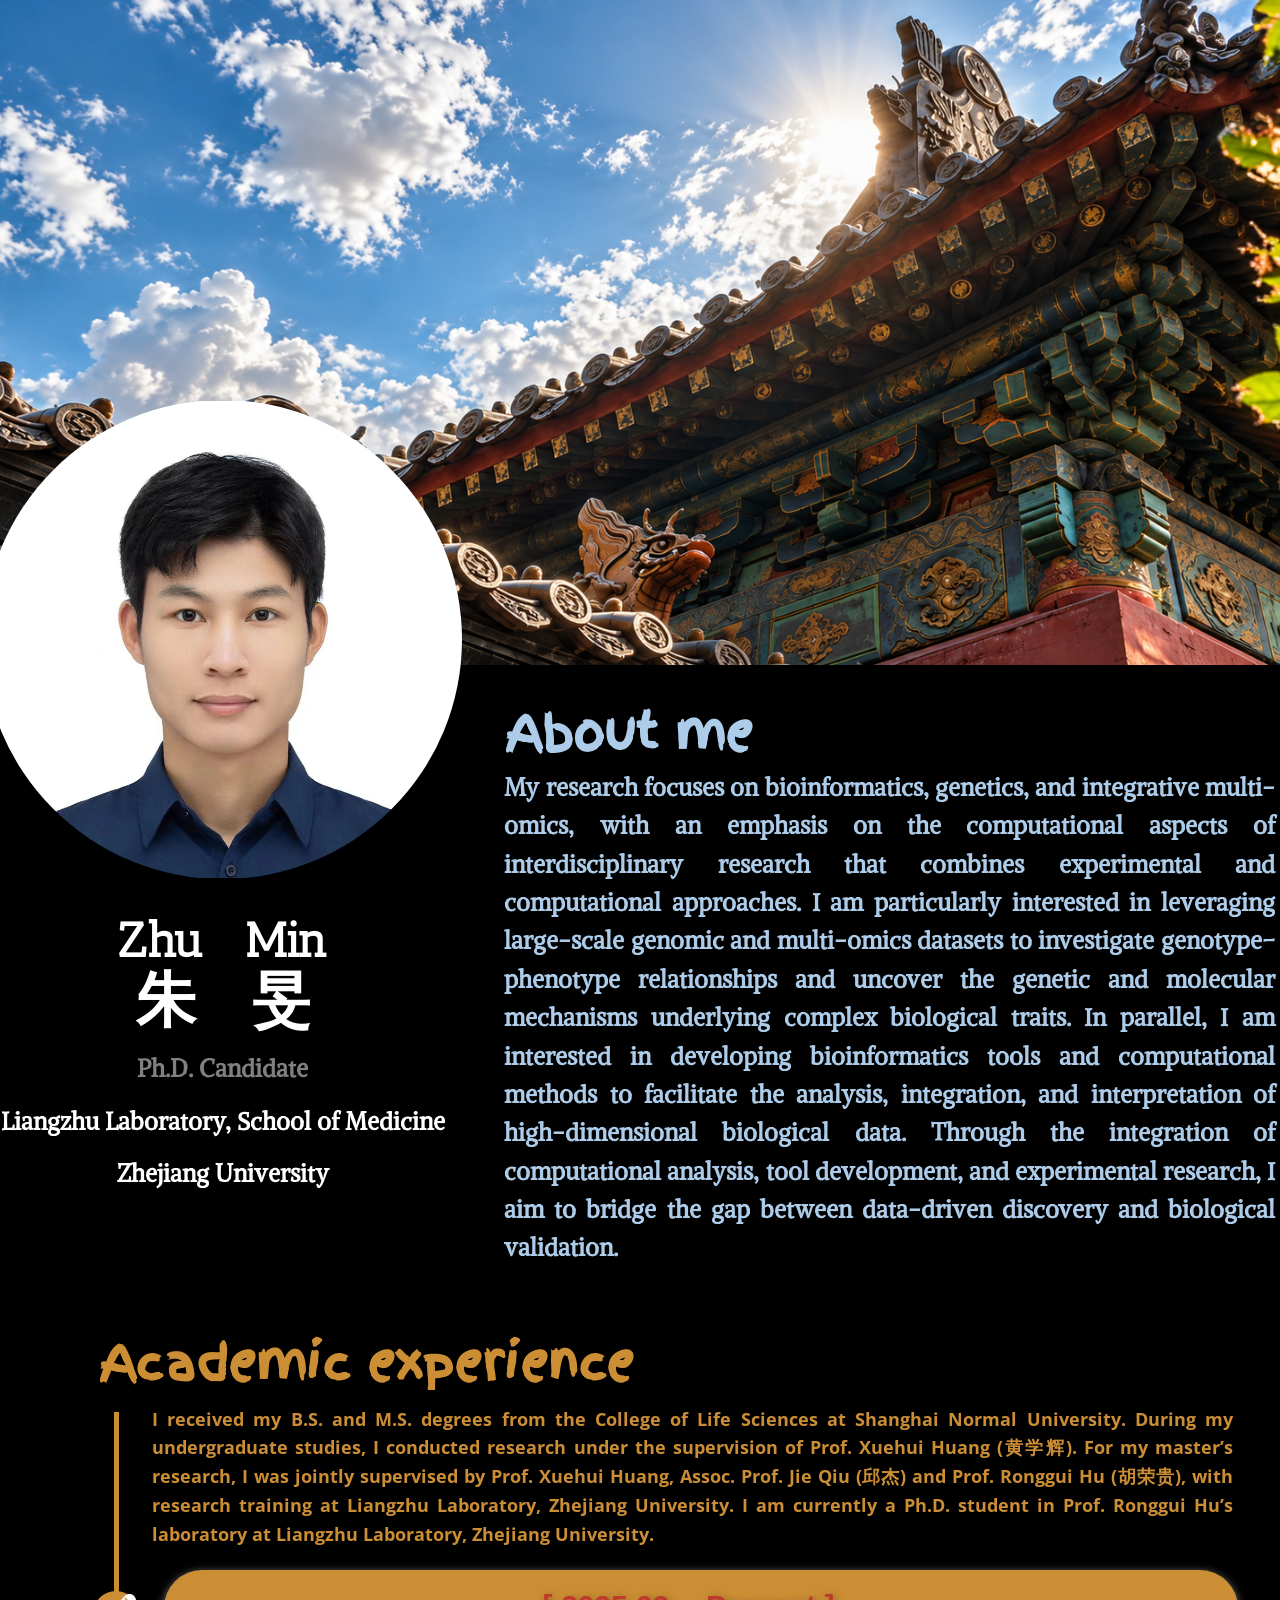
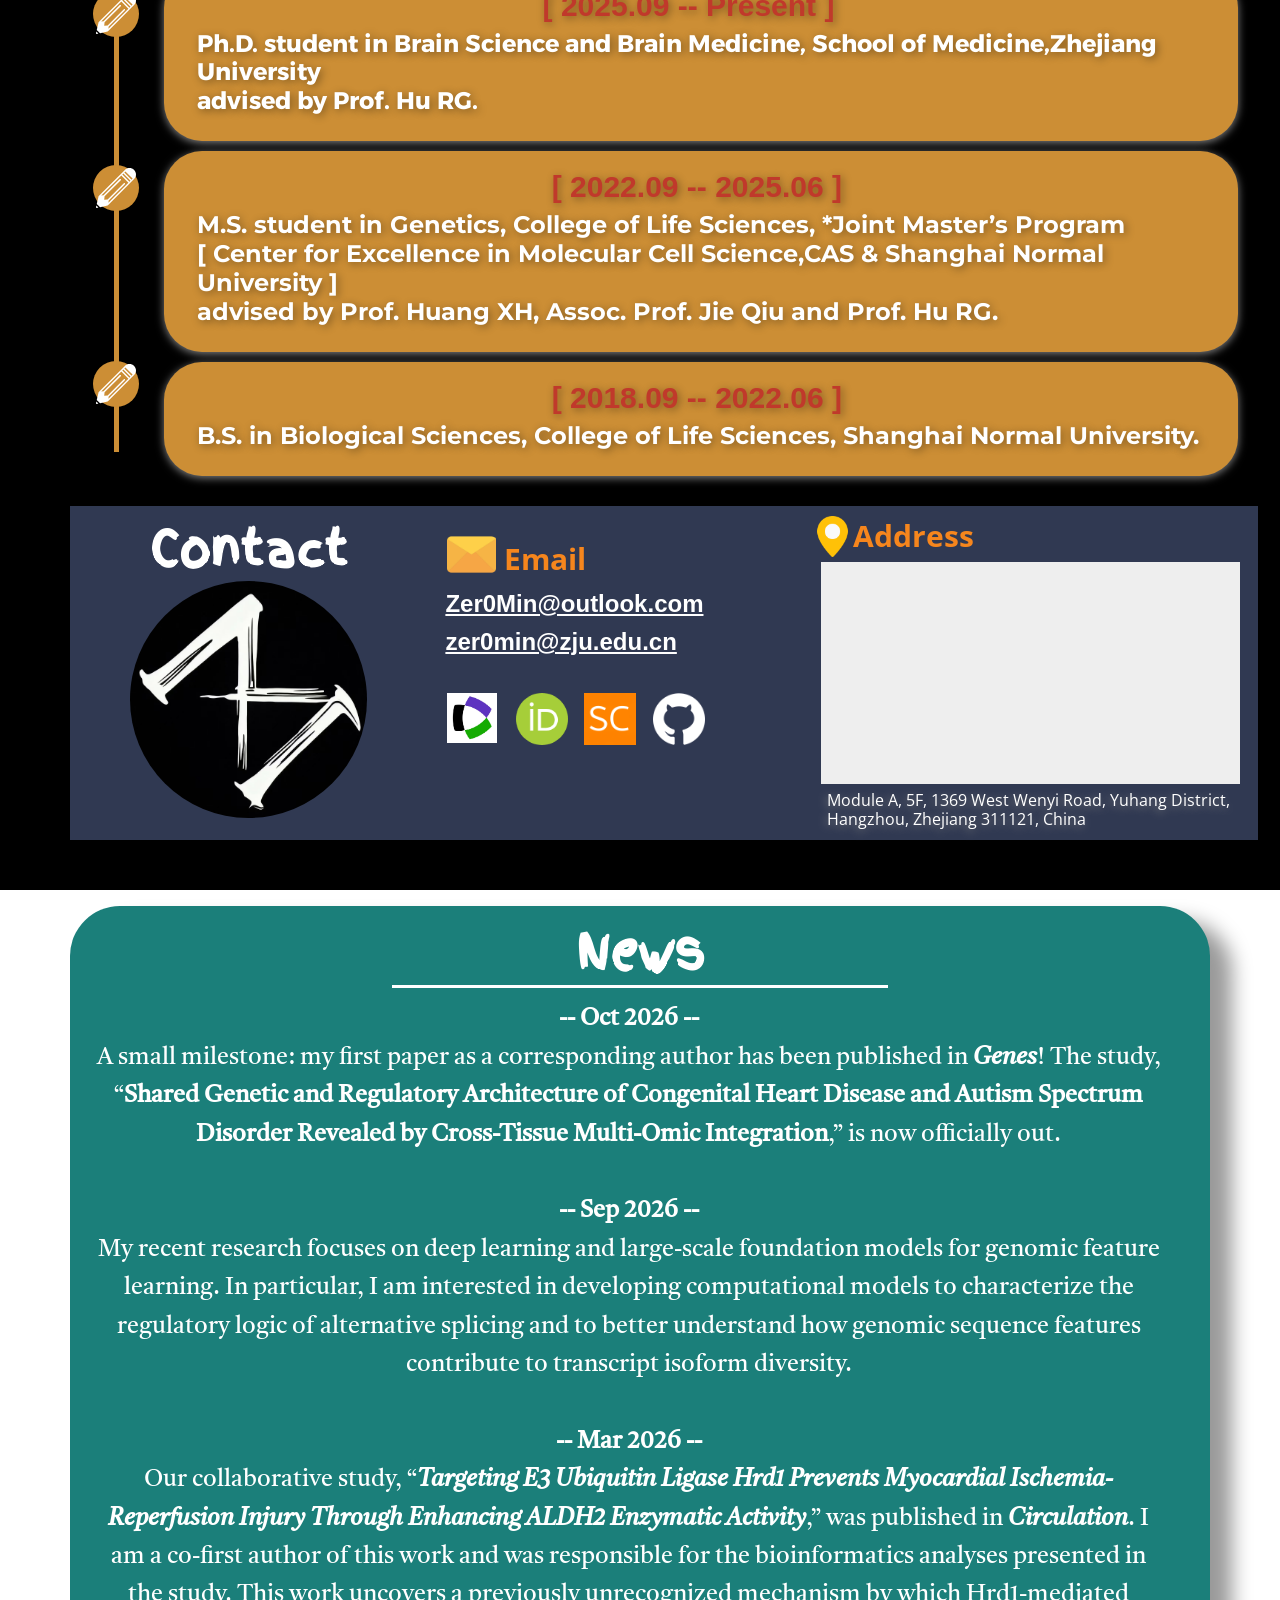
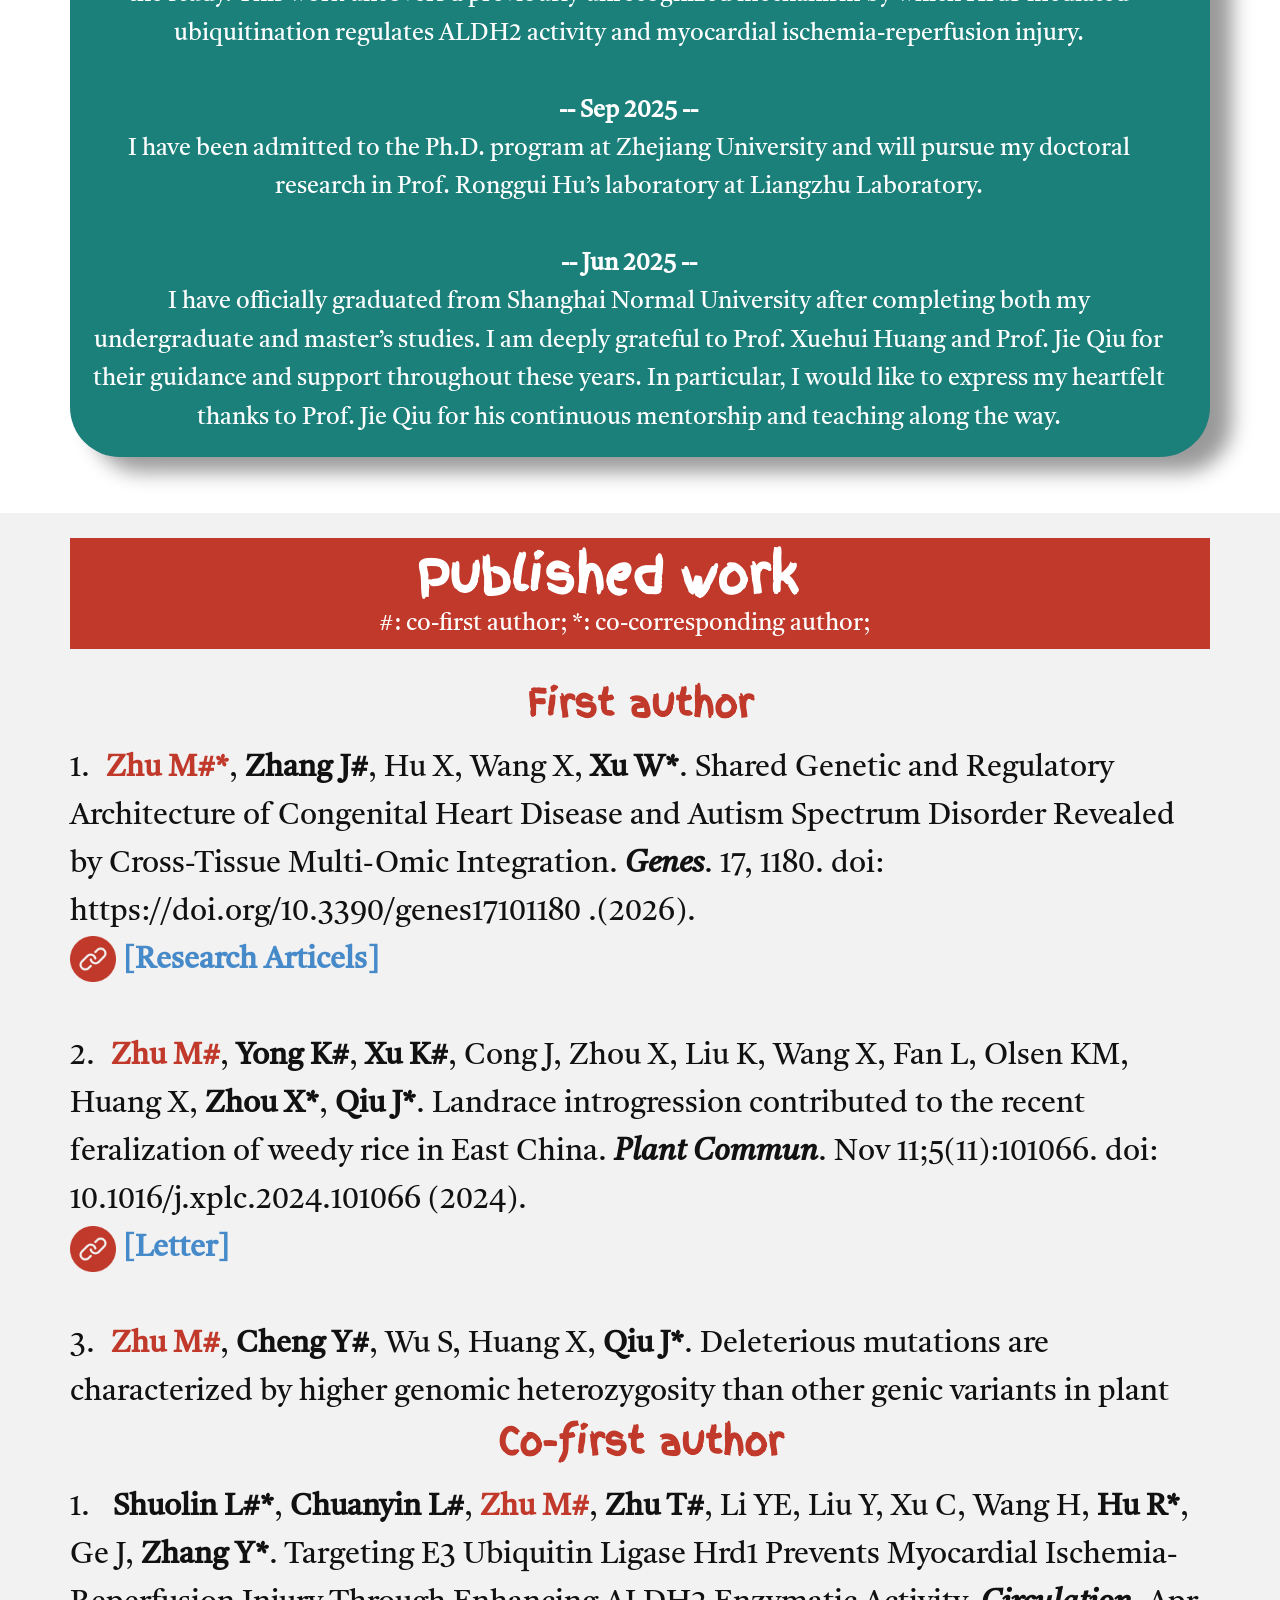
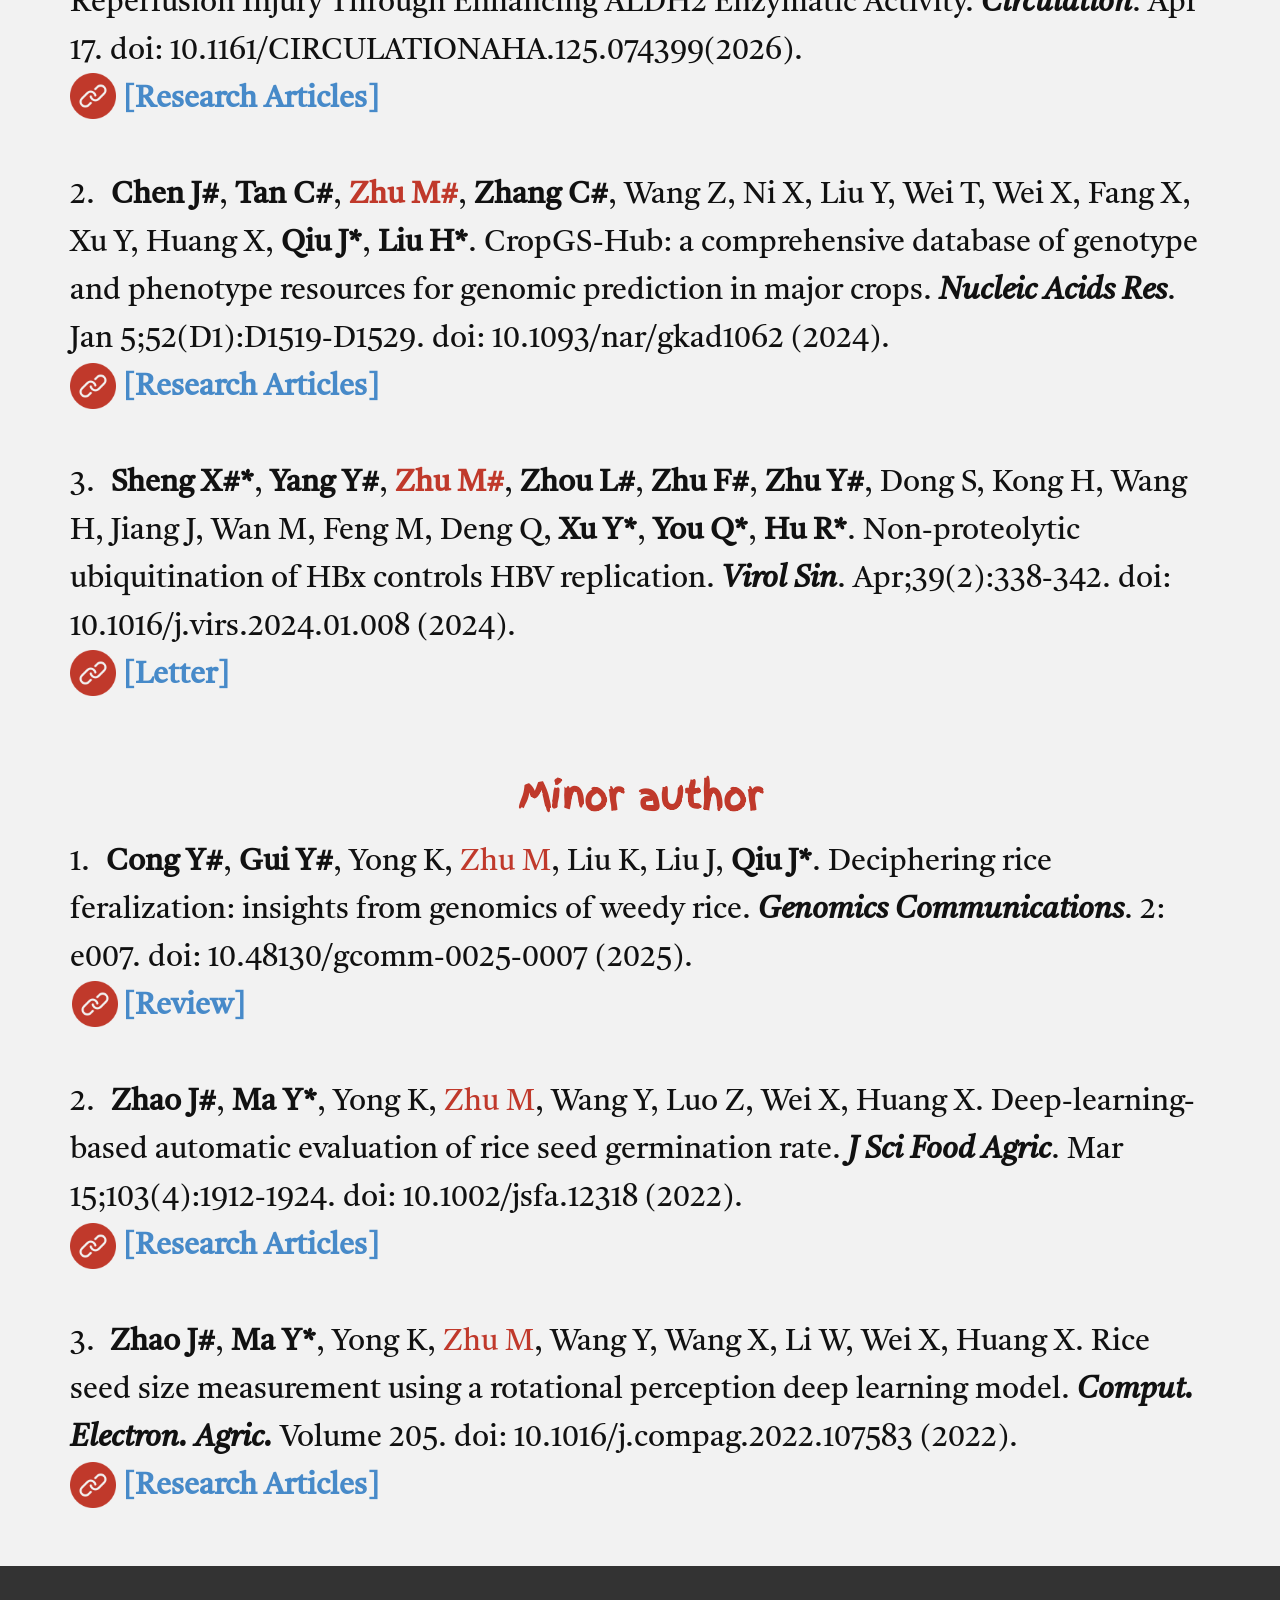
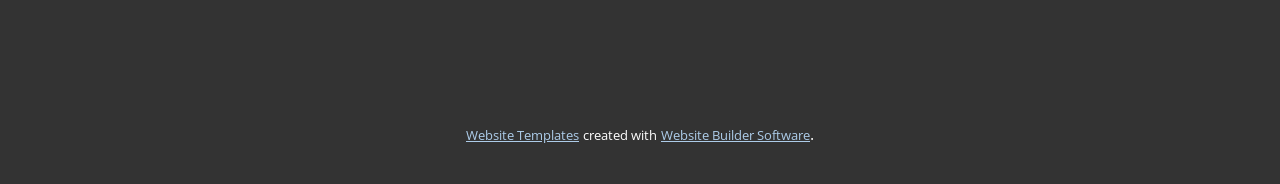
==== commit 935b77c4: "Add files via upload" ====
--- a/Home.html
+++ b/Home.html
@@ -12,7 +12,6 @@
     <meta name="generator" content="Nicepage 6.2.1, nicepage.com">
     <link id="u-theme-google-font" rel="stylesheet" href="https://fonts.googleapis.com/css?family=Roboto:100,100i,300,300i,400,400i,500,500i,700,700i,900,900i|Open+Sans:300,300i,400,400i,500,500i,600,600i,700,700i,800,800i">
     <link id="u-page-google-font" rel="stylesheet" href="https://fonts.googleapis.com/css?family=Montserrat:100,100i,200,200i,300,300i,400,400i,500,500i,600,600i,700,700i,800,800i,900,900i|Antic+Slab:400|Alike+Angular:400|Finger+Paint:400|Alexandria:100,200,300,400,500,600,700,800,900|Tiro+Gurmukhi:400,400i">
-    
     
     
     
@@ -230,12 +229,16 @@
       </div>
     </section>
     <section class="u-clearfix u-white u-section-3" id="sec-29fc">
-      <div class="u-clearfix u-sheet u-valign-middle-lg u-valign-middle-md u-valign-middle-sm u-valign-middle-xl u-sheet-1">
+      <div class="u-clearfix u-sheet u-sheet-1">
         <div class="u-align-center u-container-style u-expanded-width u-group u-palette-4-base u-radius u-shape-round u-group-1">
           <div class="u-container-layout u-container-layout-1">
             <h2 class="u-text u-text-default u-text-1"> News</h2>
             <div class="u-align-center u-border-3 u-border-white u-line u-line-horizontal u-line-1"></div>
-            <p class="u-custom-font u-text u-text-white u-text-2"> -- Sep 2026 --<br>
+            <p class="u-custom-font u-text u-text-white u-text-2"> -- Oct 2026 --<br>
+              <span style="font-weight: 400;">A small milestone: my first paper as a corresponding author has been published in <span style="font-weight: 700; font-style: italic;">Genes</span>! The study, “<span style="font-weight: 700;">Shared Genetic and Regulatory Architecture of Congenital Heart Disease and Autism Spectrum Disorder Revealed by Cross-Tissue Multi-Omic Integration</span>,” is now officially out.
+              </span>
+              <br>
+              <br> -- Sep 2026 --<br>
               <span style="font-weight: 400;">My recent research focuses on deep learning and large-scale foundation models for genomic feature learning. In particular, I am interested in developing computational models to characterize the regulatory logic of alternative splicing and to better understand how genomic sequence features contribute to transcript isoform diversity.</span>
               <br>
               <br>-- Mar 2026 --<br>
@@ -245,6 +248,8 @@
               <br> -- Sep 2025 --<br>
               <span style="font-weight: 400;"> I have been admitted to the Ph.D. program at Zhejiang University and will pursue my doctoral research in Prof. Ronggui Hu’s laboratory at Liangzhu Laboratory.</span>
               <br>
+              <br> -- Jun 2025 --<br>
+              <span style="font-weight: 400;">I have officially graduated from Shanghai Normal University after completing both my undergraduate and master’s studies. I am deeply grateful to Prof. Xuehui Huang and Prof. Jie Qiu for their guidance and support throughout these years. In particular, I would like to express my heartfelt thanks to Prof. Jie Qiu for his continuous mentorship and teaching along the way.</span>
               <br>
             </p>
           </div>
@@ -252,7 +257,7 @@
       </div>
     </section>
     <section class="u-clearfix u-grey-5 u-section-4" id="sec-e15a">
-      <div class="u-clearfix u-sheet u-sheet-1">
+      <div class="u-clearfix u-sheet u-valign-middle-lg u-sheet-1">
         <div class="u-expanded-width u-list u-list-1">
           <div class="u-repeater u-repeater-1">
             <div class="u-align-left u-container-style u-custom-color-1 u-list-item u-repeater-item u-shape-rectangle u-list-item-1">
@@ -264,13 +269,15 @@
           </div>
         </div>
         <h2 class="u-align-center u-custom-font u-text u-text-custom-color-1 u-text-3"> First author</h2>
-        <p class="u-custom-font u-text u-text-4"> 1.&nbsp;&nbsp;<span style="font-weight: 700;" class="u-text-custom-color-1">Zhu M#</span>, <span style="font-weight: 700;">Yong K#</span>, <span style="font-weight: 700;">Xu K#</span>, Cong J, Zhou X, Liu K, Wang X, Fan L, Olsen KM, Huang X, <span style="font-weight: 700;">Zhou X*</span>, <span style="font-weight: 700;">Qiu J*</span>. Landrace introgression contributed to the recent feralization of weedy rice in East China. <span style="font-style: italic; font-weight: 700;">Plant Commun</span>. Nov 11;5(11):101066. doi: 10.1016/j.xplc.2024.101066 (2024).&nbsp;<span class="u-text-palette-1-base" style="font-weight: 700;">
+        <p class="u-custom-font u-text u-text-4"> 1.&nbsp;&nbsp;<span class="u-text-custom-color-1" style="font-weight: 700;">Zhu M#*</span>, <span style="font-weight: 700;">Zhang&nbsp;J#</span>, Hu X, Wang X, <span style="font-weight: 700;">Xu W*</span>. Shared Genetic and Regulatory Architecture of Congenital Heart Disease and Autism Spectrum Disorder Revealed by Cross-Tissue Multi-Omic Integration. <span style="font-style: italic; font-weight: 700;">Genes</span>. 17, 1180. doi: https://doi.org/10.3390/genes17101180 .(2026).&nbsp;<br>&nbsp; &nbsp; &nbsp; &nbsp;<span style="font-weight: 700;" class="u-text-palette-1-base">[Research Articels]&nbsp;</span>
+          <br>
+          <br>2.&nbsp;&nbsp;<span style="font-weight: 700;" class="u-text-custom-color-1">Zhu M#</span>, <span style="font-weight: 700;">Yong K#</span>, <span style="font-weight: 700;">Xu K#</span>, Cong J, Zhou X, Liu K, Wang X, Fan L, Olsen KM, Huang X, <span style="font-weight: 700;">Zhou X*</span>, <span style="font-weight: 700;">Qiu J*</span>. Landrace introgression contributed to the recent feralization of weedy rice in East China. <span style="font-style: italic; font-weight: 700;">Plant Commun</span>. Nov 11;5(11):101066. doi: 10.1016/j.xplc.2024.101066 (2024).&nbsp;<span class="u-text-palette-1-base" style="font-weight: 700;">
             <br>&nbsp; &nbsp; &nbsp; &nbsp;[Letter]
           </span>&nbsp;<br>
-          <br>2.&nbsp;&nbsp;<span style="font-weight: 700;" class="u-text-custom-color-1">Zhu M#</span>, <span style="font-weight: 700;">Cheng Y#</span>, Wu S, Huang X, <span style="font-weight: 700;">Qiu J*</span>. Deleterious mutations are characterized by higher genomic heterozygosity than other genic variants in plant genomes. <span style="font-weight: 700; font-style: italic;">Genomics</span>. Mar;114(2):110290. doi: 10.1016/j.ygeno.2022.110290 (2022).&nbsp;<span class="u-text-palette-1-base" style="font-weight: 700;">
+          <br>3.&nbsp;&nbsp;<span style="font-weight: 700;" class="u-text-custom-color-1">Zhu M#</span>, <span style="font-weight: 700;">Cheng Y#</span>, Wu S, Huang X, <span style="font-weight: 700;">Qiu J*</span>. Deleterious mutations are characterized by higher genomic heterozygosity than other genic variants in plant genomes. <span style="font-weight: 700; font-style: italic;">Genomics</span>. Mar;114(2):110290. doi: 10.1016/j.ygeno.2022.110290 (2022).&nbsp;<span class="u-text-palette-1-base" style="font-weight: 700;">
             <br>&nbsp; &nbsp; &nbsp; &nbsp;[Research Articles]
           </span>
-        </p><span class="u-file-icon u-icon u-text-custom-color-1 u-icon-1" data-href="https://www.sciencedirect.com/science/article/pii/S2590346224004206" data-target="_blank"><img src="images/image9-6e0d26a6.png" alt=""></span><span class="u-file-icon u-icon u-text-custom-color-1 u-icon-2" data-href="https://www.sciencedirect.com/science/article/pii/S0888754322000350" data-target="_blank"><img src="images/image9-6e0d26a6.png" alt=""></span>
+        </p><span class="u-file-icon u-icon u-text-custom-color-1 u-icon-1" data-href="https://www.sciencedirect.com/science/article/pii/S2590346224004206" data-target="_blank"><img src="images/image9-6e0d26a6.png" alt=""></span><span class="u-file-icon u-icon u-text-custom-color-1 u-icon-2" data-href="https://www.sciencedirect.com/science/article/pii/S0888754322000350" data-target="_blank"><img src="images/image9-6e0d26a6.png" alt=""></span><span class="u-file-icon u-icon u-text-custom-color-1 u-icon-3" data-href="https://www.mdpi.com/2073-4425/17/10/1180" data-target="_blank"><img src="images/image9-6e0d26a6.png" alt=""></span>
       </div>
     </section>
     <section class="u-clearfix u-grey-5 u-section-5" id="sec-0cd6">
@@ -292,7 +299,7 @@
       </div>
     </section>
     <section class="u-clearfix u-grey-5 u-section-6" id="sec-a289">
-      <div class="u-clearfix u-sheet u-valign-middle-xs u-sheet-1">
+      <div class="u-clearfix u-sheet u-sheet-1">
         <h2 class="u-align-center u-custom-font u-text u-text-custom-color-1 u-text-1"> Minor author</h2>
         <p class="u-custom-font u-text u-text-2"> 1.&nbsp;&nbsp;<span style="font-weight: 700;">Cong Y#</span>, <span style="font-weight: 700;">Gui Y#</span>, Yong K, <span class="u-text-custom-color-1">Zhu M</span>, Liu K, Liu J, <span style="font-weight: 700;">Qiu J*</span>. Deciphering rice feralization: insights from genomics of weedy rice. <span style="font-weight: 700; font-style: italic;">Genomics Communications</span>. 2: e007. doi: 10.48130/gcomm-0025-0007 (2025).&nbsp;<span class="u-text-palette-1-base">
             <span style="font-weight: 700;">
@@ -310,18 +317,6 @@
           </span>
           <br>
         </p><span class="u-file-icon u-icon u-text-custom-color-1 u-icon-1" data-href="https://www.maxapress.com/article/doi/10.48130/gcomm-0025-0007" data-target="_blank"><img src="images/image9-6e0d26a6.png" alt=""></span><span class="u-file-icon u-icon u-text-custom-color-1 u-icon-2" data-href="https://scijournals.onlinelibrary.wiley.com/doi/abs/10.1002/jsfa.12318" data-target="_blank"><img src="images/image9-6e0d26a6.png" alt=""></span><span class="u-file-icon u-icon u-text-custom-color-1 u-icon-3" data-href="https://www.sciencedirect.com/science/article/abs/pii/S0168169922008912" data-target="_blank"><img src="images/image9-6e0d26a6.png" alt=""></span>
-      </div>
-    </section>
-    <section class="u-clearfix u-grey-5 u-section-7" id="sec-0922">
-      <div class="u-clearfix u-sheet u-sheet-1">
-        <h2 class="u-align-center u-custom-font u-text u-text-custom-color-1 u-text-1"> Corresponding author</h2>
-        <p class="u-custom-font u-text u-text-2">1.&nbsp;&nbsp;<span style="font-weight: 700;" class="u-text-custom-color-1"></span>
-          <span style="font-weight: 700;">Wang X#</span>, <span style="font-weight: 700;">Hu S#</span>,<span style="font-weight: 700;"> Bao C#</span>, Zhang J, Tao M, <span style="font-weight: 700;">Xu W*</span>,<span style="font-weight: 700;">
-            <span class="u-text-custom-color-1">Zhu M*</span>
-          </span>. Multi-omics integration identifies the common genetic basis for congenital heart disease and autism spectrum disorder. 01 December PREPRINT (Version 1) available at <span style="font-weight: 700; font-style: italic;">Research Square</span>. doi:https://doi.org/10.21203/rs.3.rs-8108414/v1 (2025).&nbsp;<span class="u-text-palette-1-base" style="font-weight: 700;">
-            <br>&nbsp; &nbsp; &nbsp; &nbsp;[Pre-print]
-          </span>
-        </p><span class="u-file-icon u-icon u-text-custom-color-1 u-icon-1" data-href="https://www.researchsquare.com/article/rs-8108414/v1" data-target="_blank"><img src="images/image9-6e0d26a6.png" alt=""></span>
       </div>
     </section>
     
--- a/Home.css
+++ b/Home.css
@@ -1166,7 +1166,7 @@
 }
 
 .u-section-3 .u-sheet-1 {
-  min-height: 791px;
+  min-height: 1212px;
 }
 
 .u-section-3 .u-group-1 {
@@ -1176,7 +1176,7 @@
   box-shadow: 22px 15px 20px 0 rgba(0,0,0,0.4);
   --radius: 50px;
   margin-top: 16px;
-  margin-bottom: 16px;
+  margin-bottom: 56px;
 }
 
 .u-section-3 .u-container-layout-1 {
@@ -1285,11 +1285,11 @@
 }
 
 .u-section-4 .u-sheet-1 {
-  min-height: 750px;
+  min-height: 100vh;
 }
 
 .u-section-4 .u-list-1 {
-  margin-top: 19px;
+  margin-top: 25px;
   margin-bottom: 0;
 }
 
@@ -1330,7 +1330,7 @@
   font-size: 1.875rem;
   font-family: "Tiro Gurmukhi";
   font-weight: normal;
-  margin: 20px 0 0;
+  margin: 19px 0 0;
 }
 
 .u-section-4 .u-icon-1 {
@@ -1347,9 +1347,16 @@
   padding: 0;
 }
 
+.u-section-4 .u-icon-3 {
+  width: 46px;
+  height: 46px;
+  margin: -576px auto 60px 0;
+  padding: 0;
+}
+
 @media (max-width: 1199px) {
   .u-section-4 .u-sheet-1 {
-    min-height: 820px;
+    min-height: 1118px;
   }
 
   .u-section-4 .u-text-1 {
@@ -1363,18 +1370,22 @@
   }
 
   .u-section-4 .u-icon-1 {
-    margin-top: -335px;
+    margin-top: -339px;
   }
 
   .u-section-4 .u-icon-2 {
-    margin-top: 243px;
-    margin-bottom: 19px;
+    margin-top: 247px;
+  }
+
+  .u-section-4 .u-icon-3 {
+    margin-top: -672px;
+    margin-bottom: 651px;
   }
 }
 
 @media (max-width: 991px) {
   .u-section-4 .u-sheet-1 {
-    min-height: 916px;
+    min-height: 1311px;
   }
 
   .u-section-4 .u-text-1 {
@@ -1387,17 +1398,22 @@
   }
 
   .u-section-4 .u-icon-1 {
-    margin-top: -382px;
+    margin-top: -390px;
   }
 
   .u-section-4 .u-icon-2 {
     margin-top: 290px;
   }
+
+  .u-section-4 .u-icon-3 {
+    margin-top: -768px;
+    margin-bottom: 60px;
+  }
 }
 
 @media (max-width: 767px) {
   .u-section-4 .u-sheet-1 {
-    min-height: 1108px;
+    min-height: 1610px;
   }
 
   .u-section-4 .u-text-1 {
@@ -1406,17 +1422,21 @@
   }
 
   .u-section-4 .u-icon-1 {
-    margin-top: -479px;
+    margin-top: -481px;
   }
 
   .u-section-4 .u-icon-2 {
-    margin-top: 387px;
+    margin-top: 381px;
+  }
+
+  .u-section-4 .u-icon-3 {
+    margin-top: -952px;
   }
 }
 
 @media (max-width: 575px) {
   .u-section-4 .u-sheet-1 {
-    min-height: 681px;
+    min-height: 859px;
   }
 
   .u-section-4 .u-repeater-1 {
@@ -1440,19 +1460,30 @@
 
   .u-section-4 .u-text-4 {
     font-size: 1rem;
+    margin-top: 20px;
   }
 
   .u-section-4 .u-icon-1 {
     width: 30px;
     height: 27px;
-    margin-top: -228px;
-    margin-left: 90px;
+    margin-top: -229px;
+    margin-left: 89px;
   }
 
   .u-section-4 .u-icon-2 {
     width: 30px;
     height: 30px;
-    margin: 171px 140px 60px auto;
+    margin-top: 172px;
+    margin-right: 140px;
+    margin-left: auto;
+  }
+
+  .u-section-4 .u-icon-3 {
+    width: 30px;
+    height: 30px;
+    margin-top: -454px;
+    margin-right: 143px;
+    margin-left: auto;
   }
 } .u-section-5 {
   background-image: none;
@@ -1499,7 +1530,11 @@
 
 @media (max-width: 1199px) {
   .u-section-5 .u-sheet-1 {
-    min-height: 1085px;
+    min-height: 1067px;
+  }
+
+  .u-section-5 .u-text-1 {
+    margin-top: 20px;
   }
 
   .u-section-5 .u-icon-1 {
@@ -1698,12 +1733,13 @@
 
 @media (max-width: 575px) {
   .u-section-6 .u-sheet-1 {
-    min-height: 611px;
+    min-height: 635px;
   }
 
   .u-section-6 .u-text-1 {
     font-size: 1.5rem;
-    width: 340px;
+    width: auto;
+    margin-top: 44px;
     margin-left: 0;
     margin-right: 0;
   }
@@ -1732,53 +1768,4 @@
     height: 30px;
     margin: 169px 140px 20px auto;
   }
-} .u-section-7 {
-  background-image: none;
-}
-
-.u-section-7 .u-sheet-1 {
-  min-height: 350px;
-}
-
-.u-section-7 .u-text-1 {
-  font-family: "Finger Paint";
-  font-size: 2.25rem;
-  width: 495px;
-  margin: 2px auto 0;
-}
-
-.u-section-7 .u-text-2 {
-  font-size: 1.875rem;
-  font-family: "Tiro Gurmukhi";
-  margin: 19px 0 0;
-}
-
-.u-section-7 .u-icon-1 {
-  width: 46px;
-  height: 46px;
-  margin: -46px auto 50px 0;
-  padding: 0;
-}
-
-@media (max-width: 575px) {
-  .u-section-7 .u-text-1 {
-    font-size: 1.5rem;
-    width: auto;
-    margin-top: 29px;
-    margin-left: 0;
-    margin-right: 0;
-  }
-
-  .u-section-7 .u-text-2 {
-    font-size: 1rem;
-    margin-top: 9px;
-  }
-
-  .u-section-7 .u-icon-1 {
-    width: 30px;
-    height: 30px;
-    margin-top: -30px;
-    margin-bottom: 60px;
-    margin-left: 109px;
-  }
 }
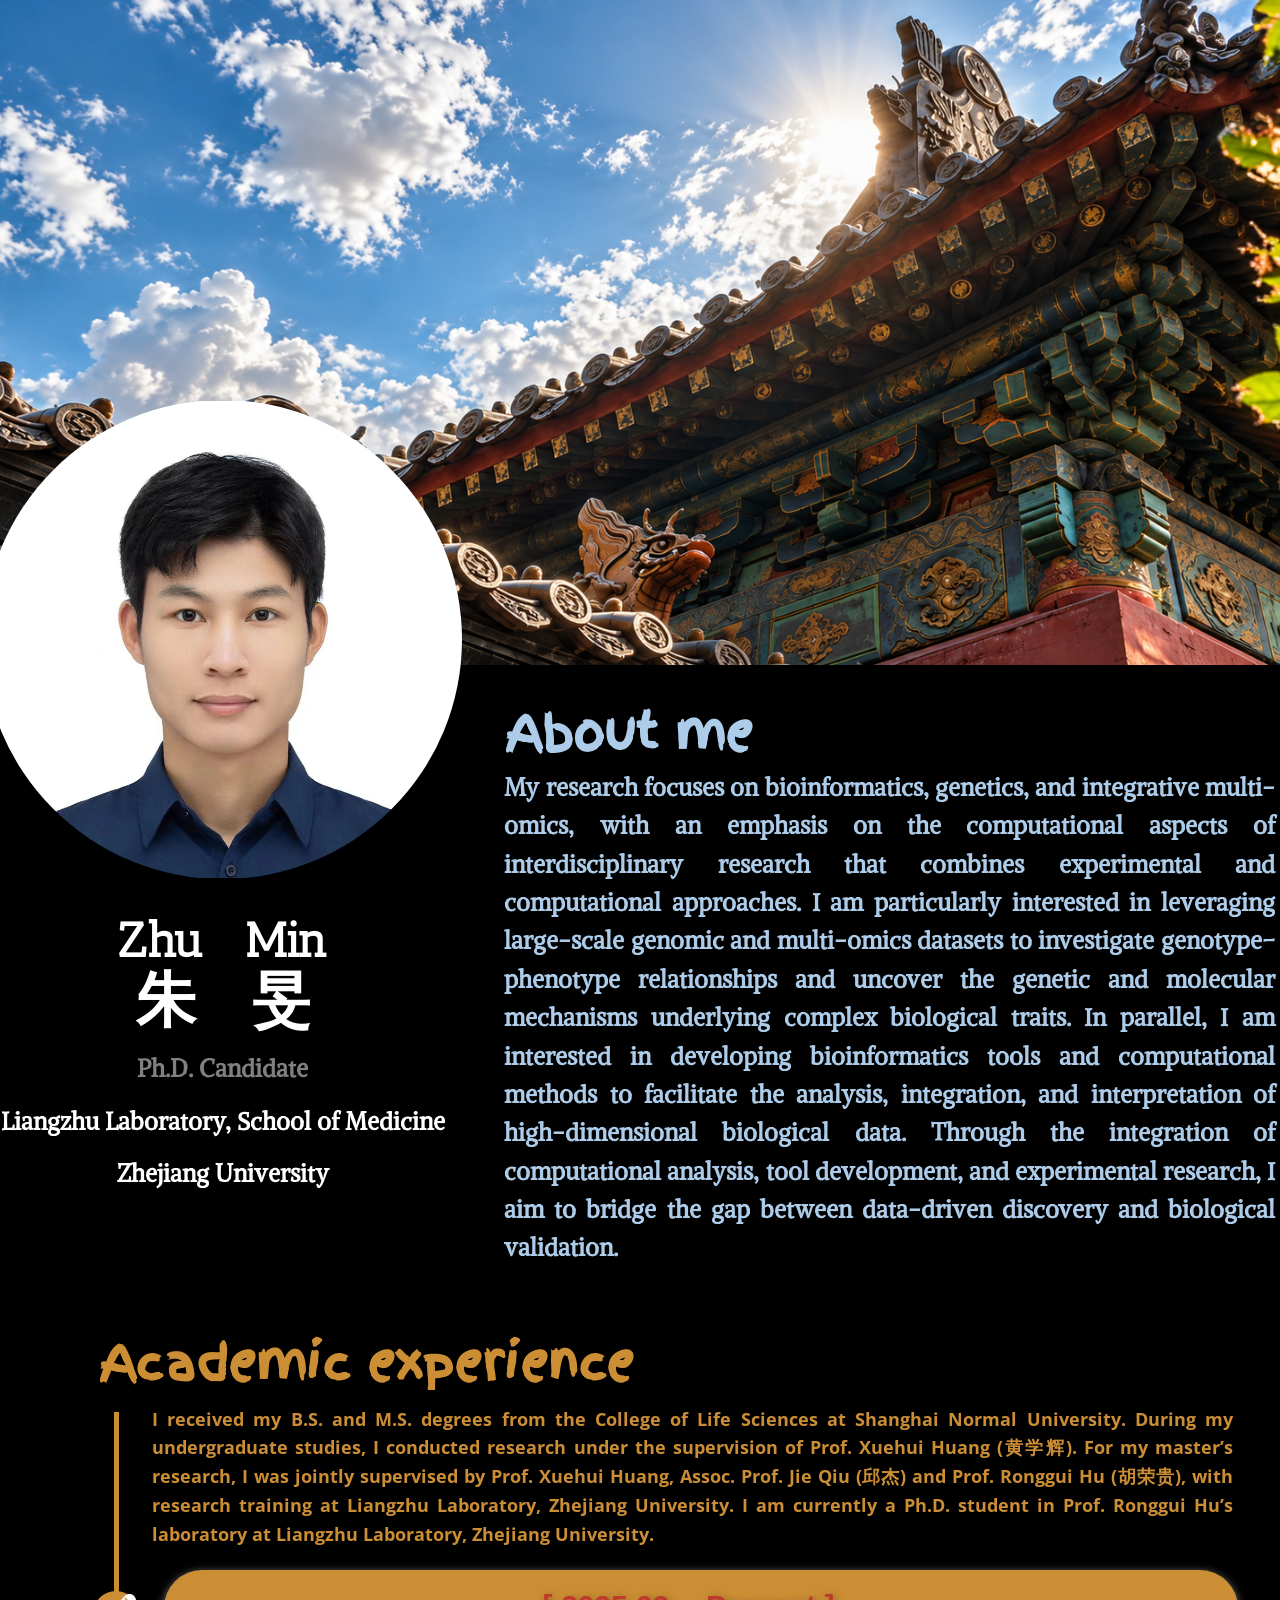
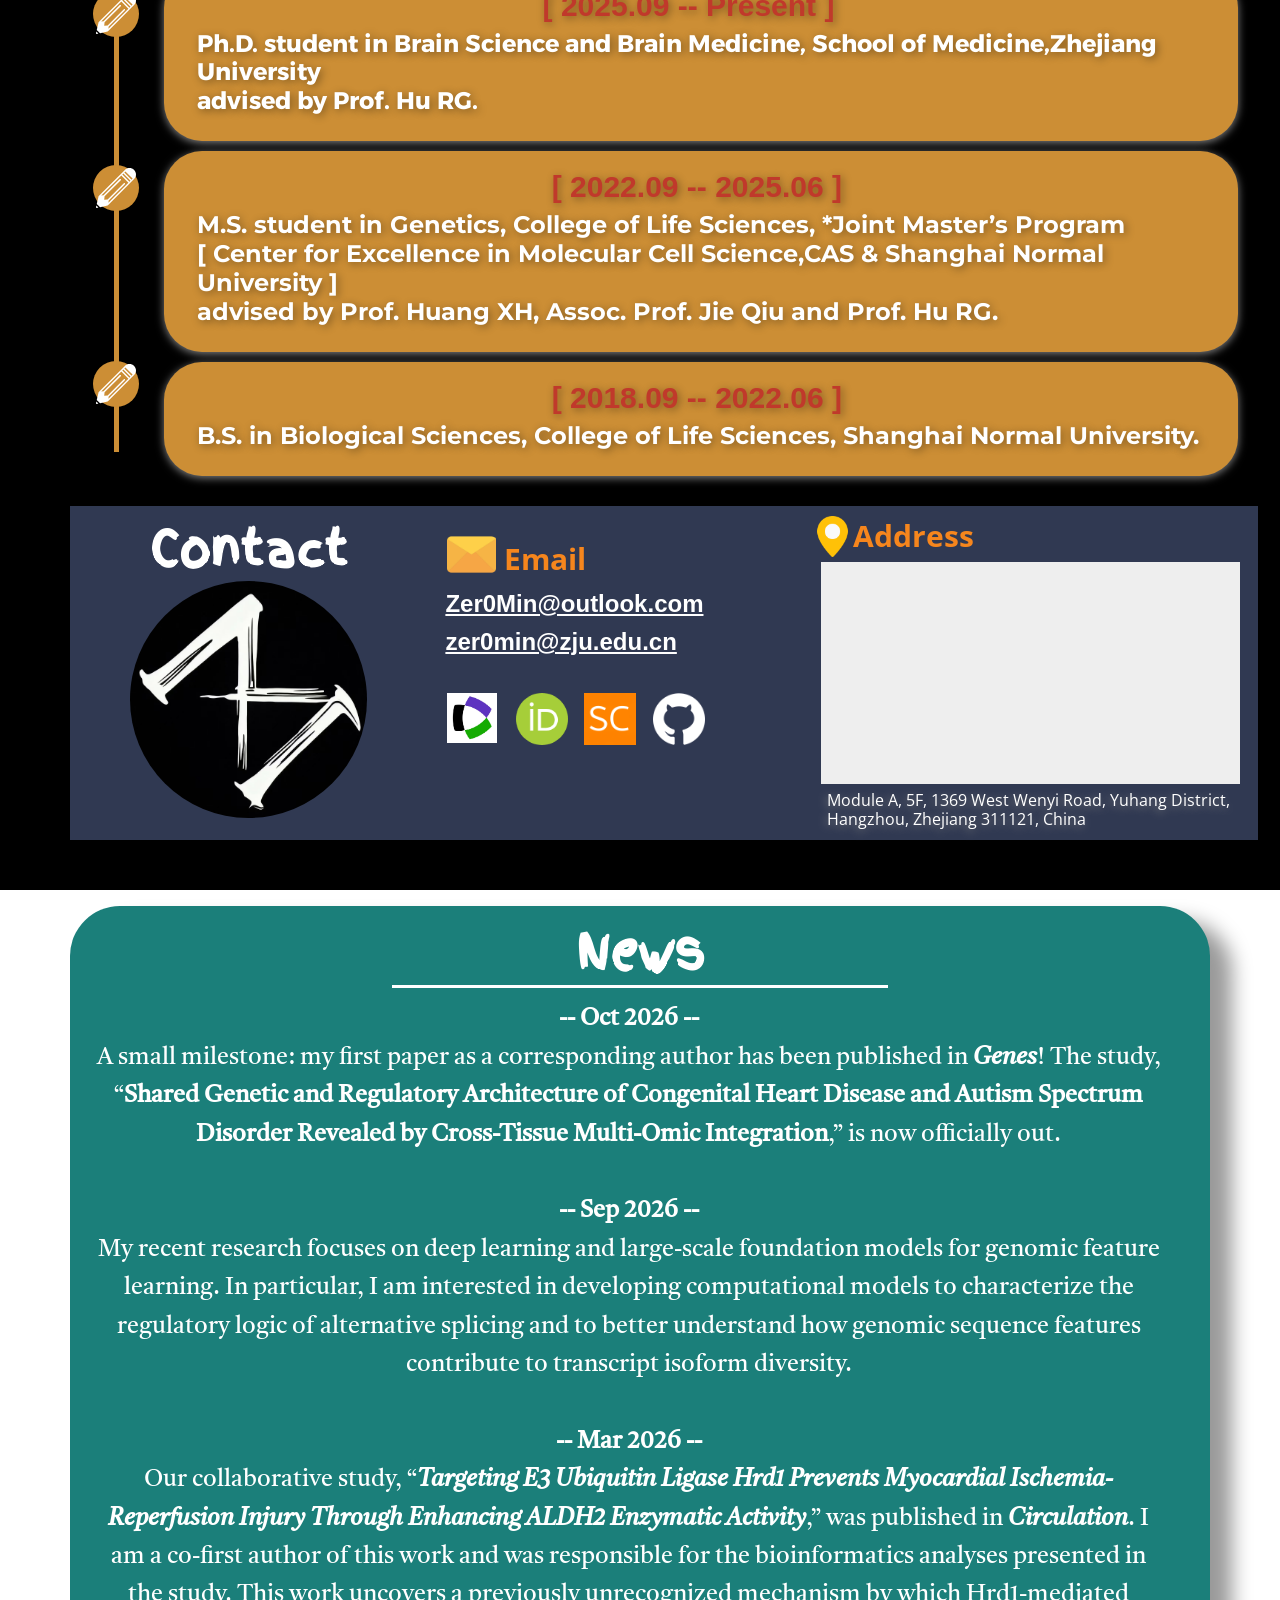
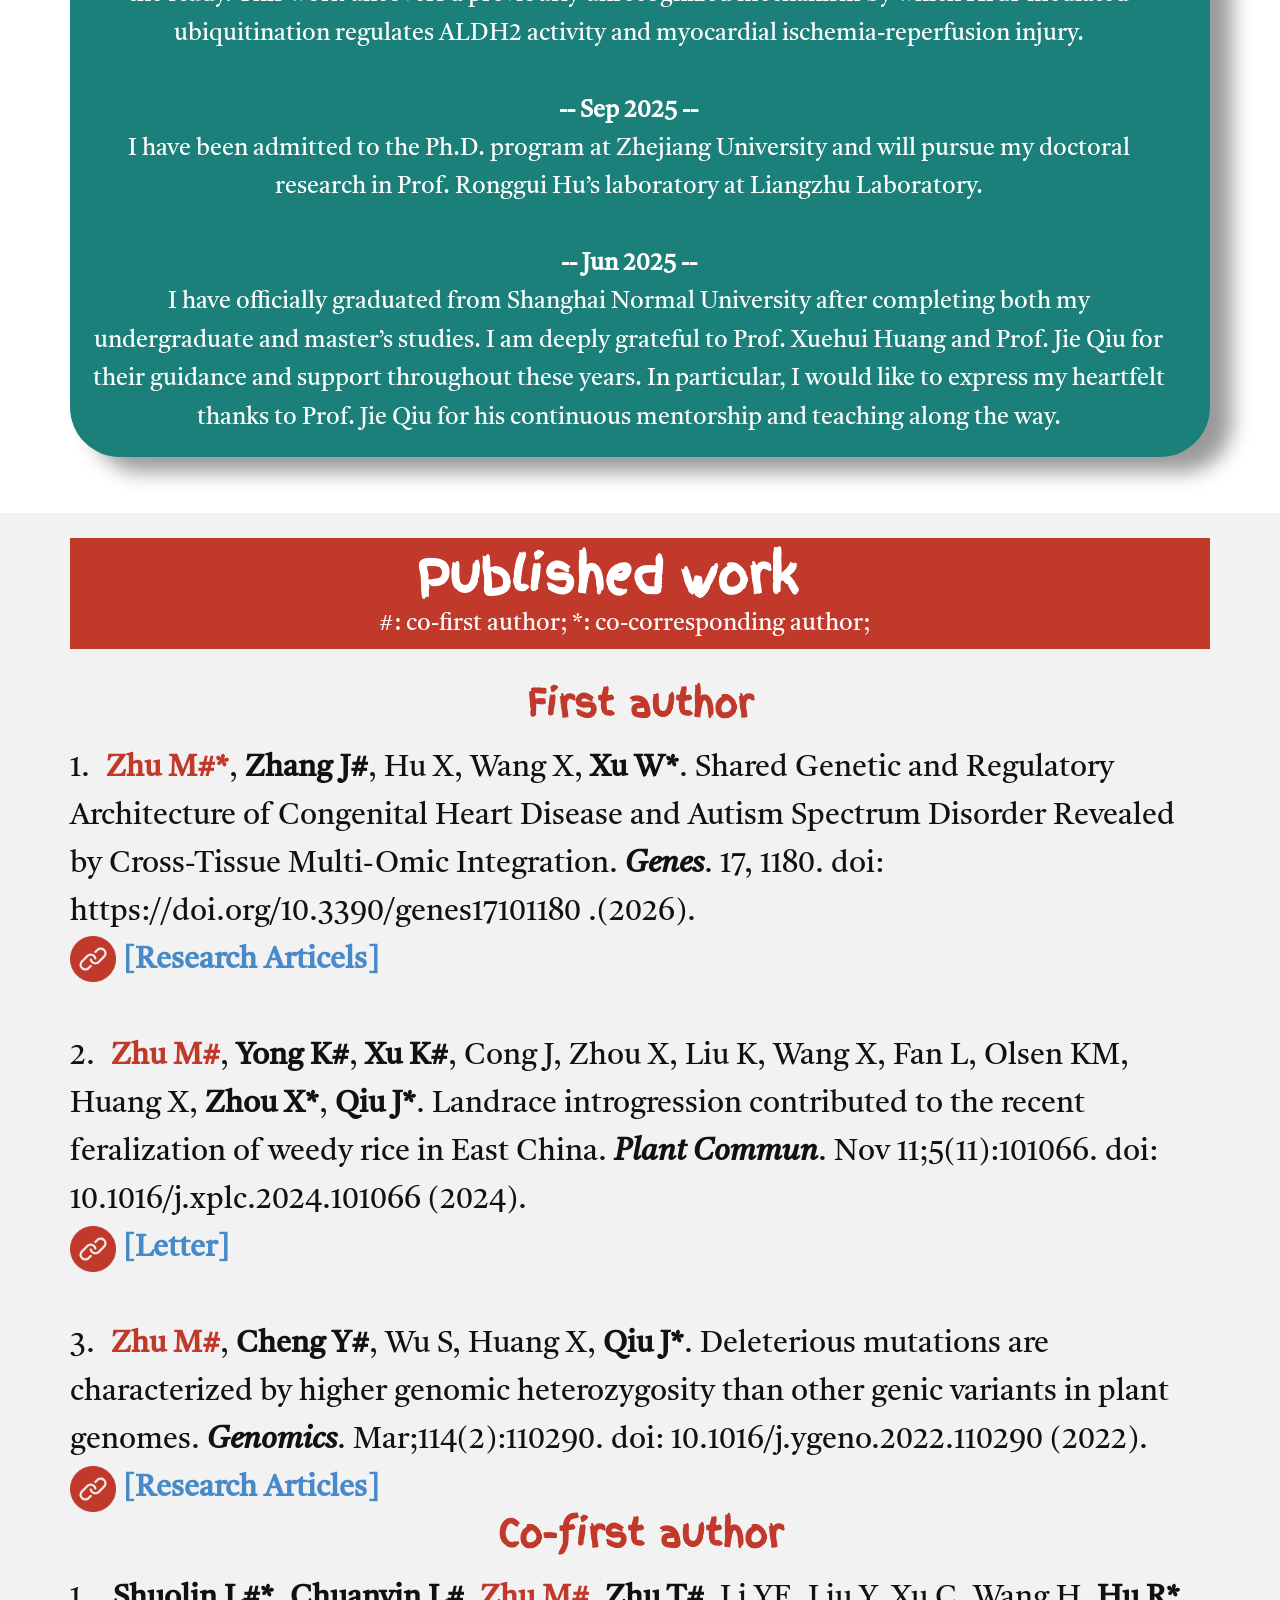
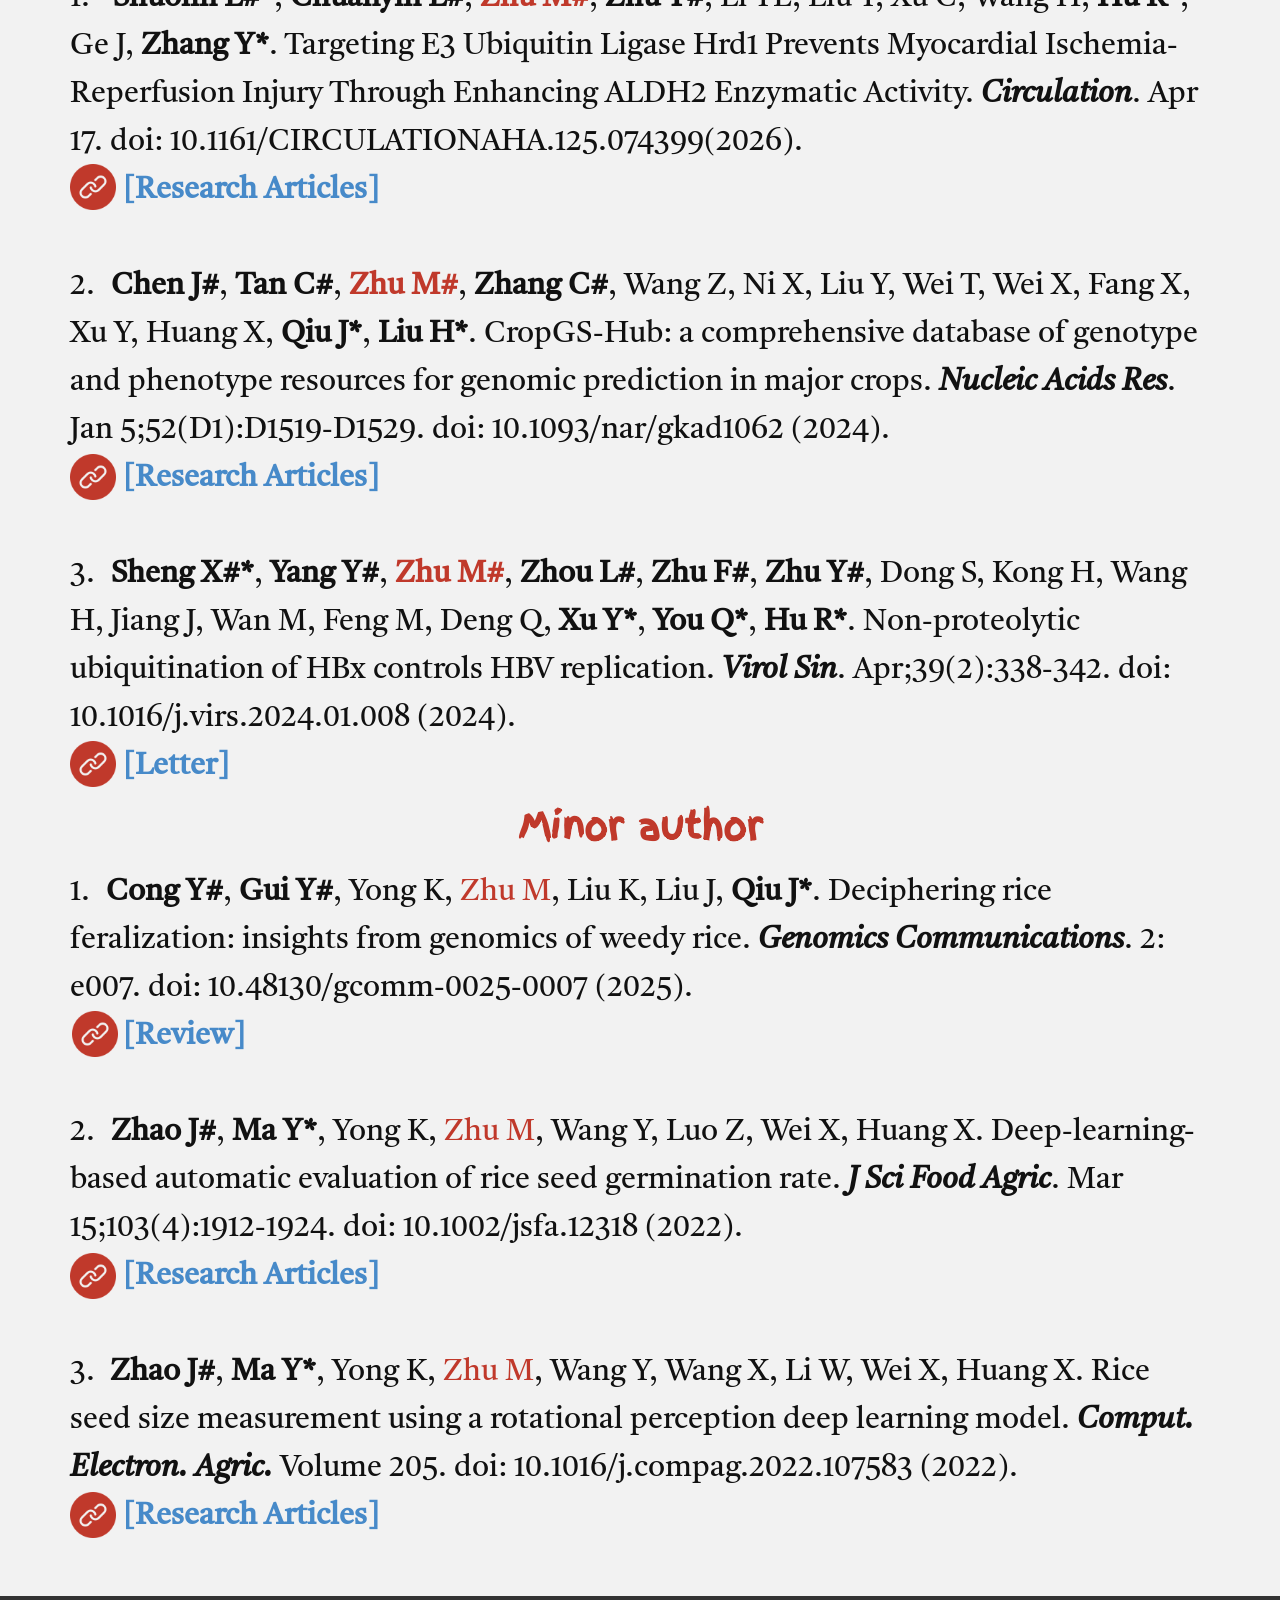
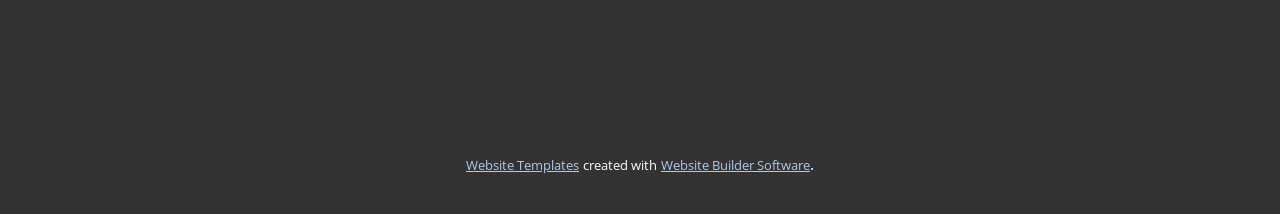
==== commit 7f1bc3b0: "Add files via upload" ====
--- a/Home.html
+++ b/Home.html
@@ -281,7 +281,7 @@
       </div>
     </section>
     <section class="u-clearfix u-grey-5 u-section-5" id="sec-0cd6">
-      <div class="u-clearfix u-sheet u-valign-middle-xs u-sheet-1">
+      <div class="u-clearfix u-sheet u-valign-middle u-sheet-1">
         <h2 class="u-align-center u-custom-font u-text u-text-custom-color-1 u-text-1"> Co-first author</h2>
         <p class="u-custom-font u-text u-text-2">1.&nbsp;&nbsp;<span style="font-weight: 700;"> Shuolin L#*</span>, <span style="font-weight: 700;">Chuanyin L#</span>, <span style="font-weight: 700;" class="u-text-custom-color-1">Zhu M#</span>, <span style="font-weight: 700;">Zhu T#</span>, Li YE, Liu Y, Xu C, Wang H, <span style="font-weight: 700;">Hu R*</span>, Ge J, <span style="font-weight: 700;">Zhang Y*</span>. Targeting E3 Ubiquitin Ligase Hrd1 Prevents Myocardial Ischemia-Reperfusion Injury Through Enhancing ALDH2 Enzymatic Activity. <span style="font-style: italic; font-weight: 700;">Circulation</span>. Apr 17. doi: 10.1161/CIRCULATIONAHA.125.074399(2026).<span class="u-text-palette-1-base" style="font-weight: 700;">
             <br>&nbsp; &nbsp; &nbsp; &nbsp;[Research Articles]
--- a/Home.css
+++ b/Home.css
@@ -1285,7 +1285,7 @@
 }
 
 .u-section-4 .u-sheet-1 {
-  min-height: 100vh;
+  min-height: 1001px;
 }
 
 .u-section-4 .u-list-1 {
@@ -1490,14 +1490,14 @@
 }
 
 .u-section-5 .u-sheet-1 {
-  min-height: 945px;
+  min-height: 874px;
 }
 
 .u-section-5 .u-text-1 {
   font-family: "Finger Paint";
   font-size: 2.25rem;
   width: 495px;
-  margin: 10px auto 0;
+  margin: 0 auto;
 }
 
 .u-section-5 .u-text-2 {
@@ -1524,7 +1524,7 @@
 .u-section-5 .u-icon-3 {
   width: 46px;
   height: 46px;
-  margin: 241px auto 3px 0;
+  margin: 241px auto 0 0;
   padding: 0;
 }
 
@@ -1533,21 +1533,8 @@
     min-height: 1067px;
   }
 
-  .u-section-5 .u-text-1 {
-    margin-top: 20px;
-  }
-
   .u-section-5 .u-icon-1 {
-    margin-top: -673px;
     margin-right: 0;
-  }
-
-  .u-section-5 .u-icon-2 {
-    margin-top: 292px;
-  }
-
-  .u-section-5 .u-icon-3 {
-    margin-top: 240px;
   }
 }
 
@@ -1557,16 +1544,7 @@
   }
 
   .u-section-5 .u-icon-1 {
-    margin-top: -866px;
     margin-right: auto;
-  }
-
-  .u-section-5 .u-icon-2 {
-    margin-top: 385px;
-  }
-
-  .u-section-5 .u-icon-3 {
-    margin-top: 340px;
   }
 }
 
@@ -1575,16 +1553,8 @@
     min-height: 1662px;
   }
 
-  .u-section-5 .u-icon-1 {
-    margin-top: -1054px;
-  }
-
-  .u-section-5 .u-icon-2 {
-    margin-top: 482px;
-  }
-
-  .u-section-5 .u-icon-3 {
-    margin-top: 432px;
+  .u-section-5 .u-text-1 {
+    margin-top: 60px;
   }
 }
 
@@ -1596,6 +1566,7 @@
   .u-section-5 .u-text-1 {
     font-size: 1.5rem;
     width: auto;
+    margin-top: 20px;
     margin-left: 0;
     margin-right: 0;
   }
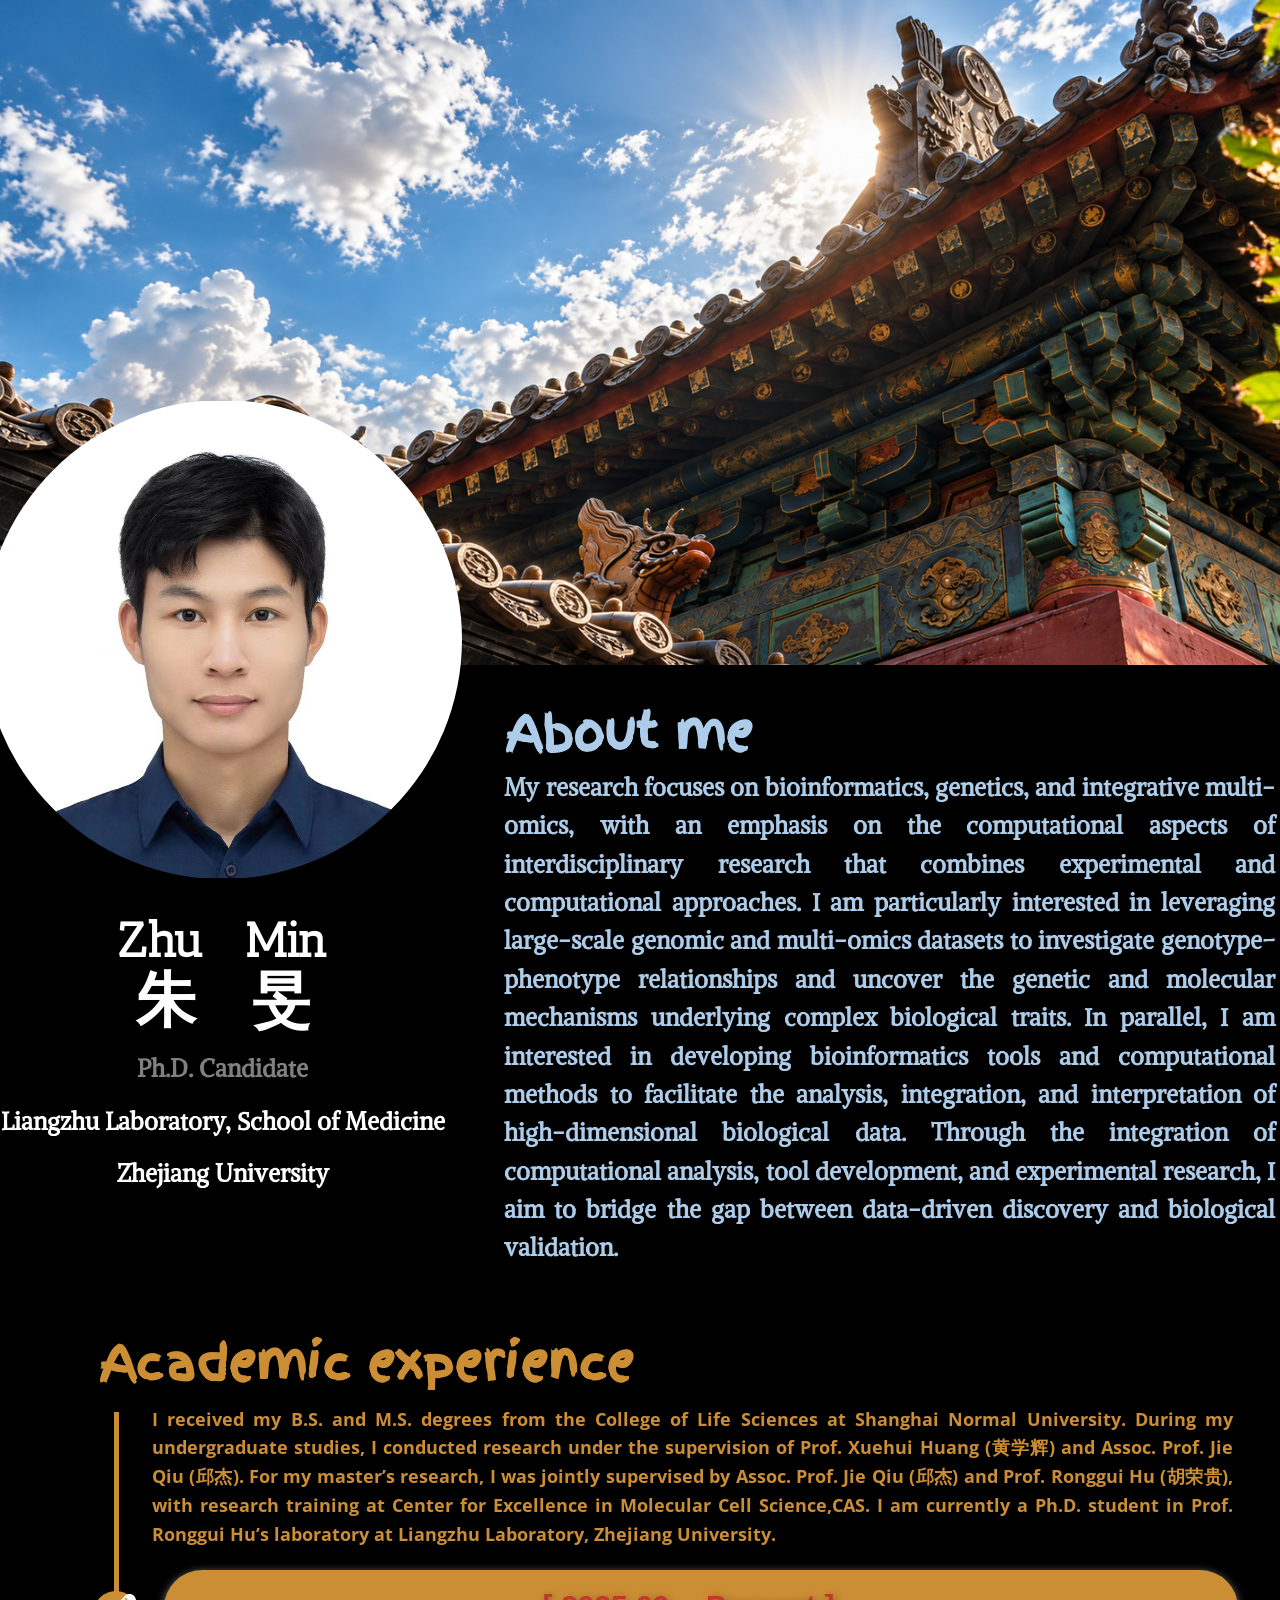
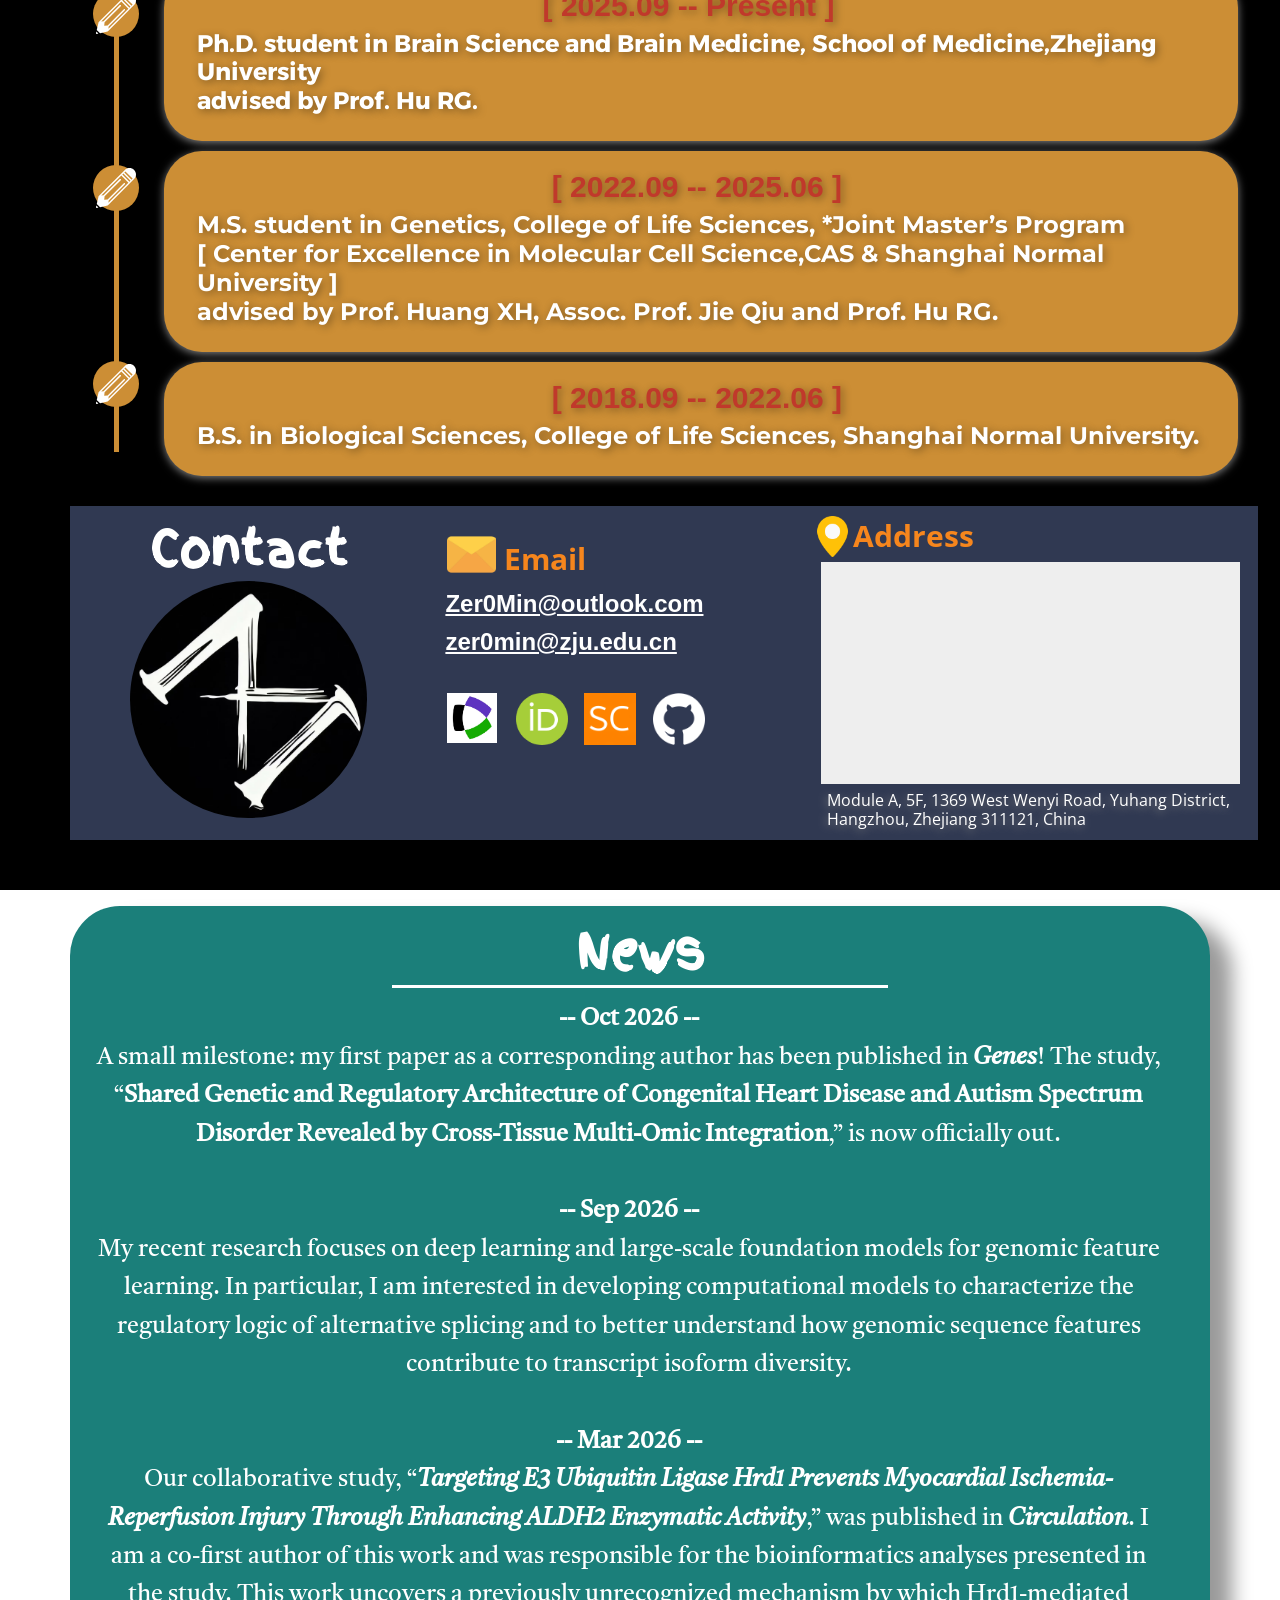
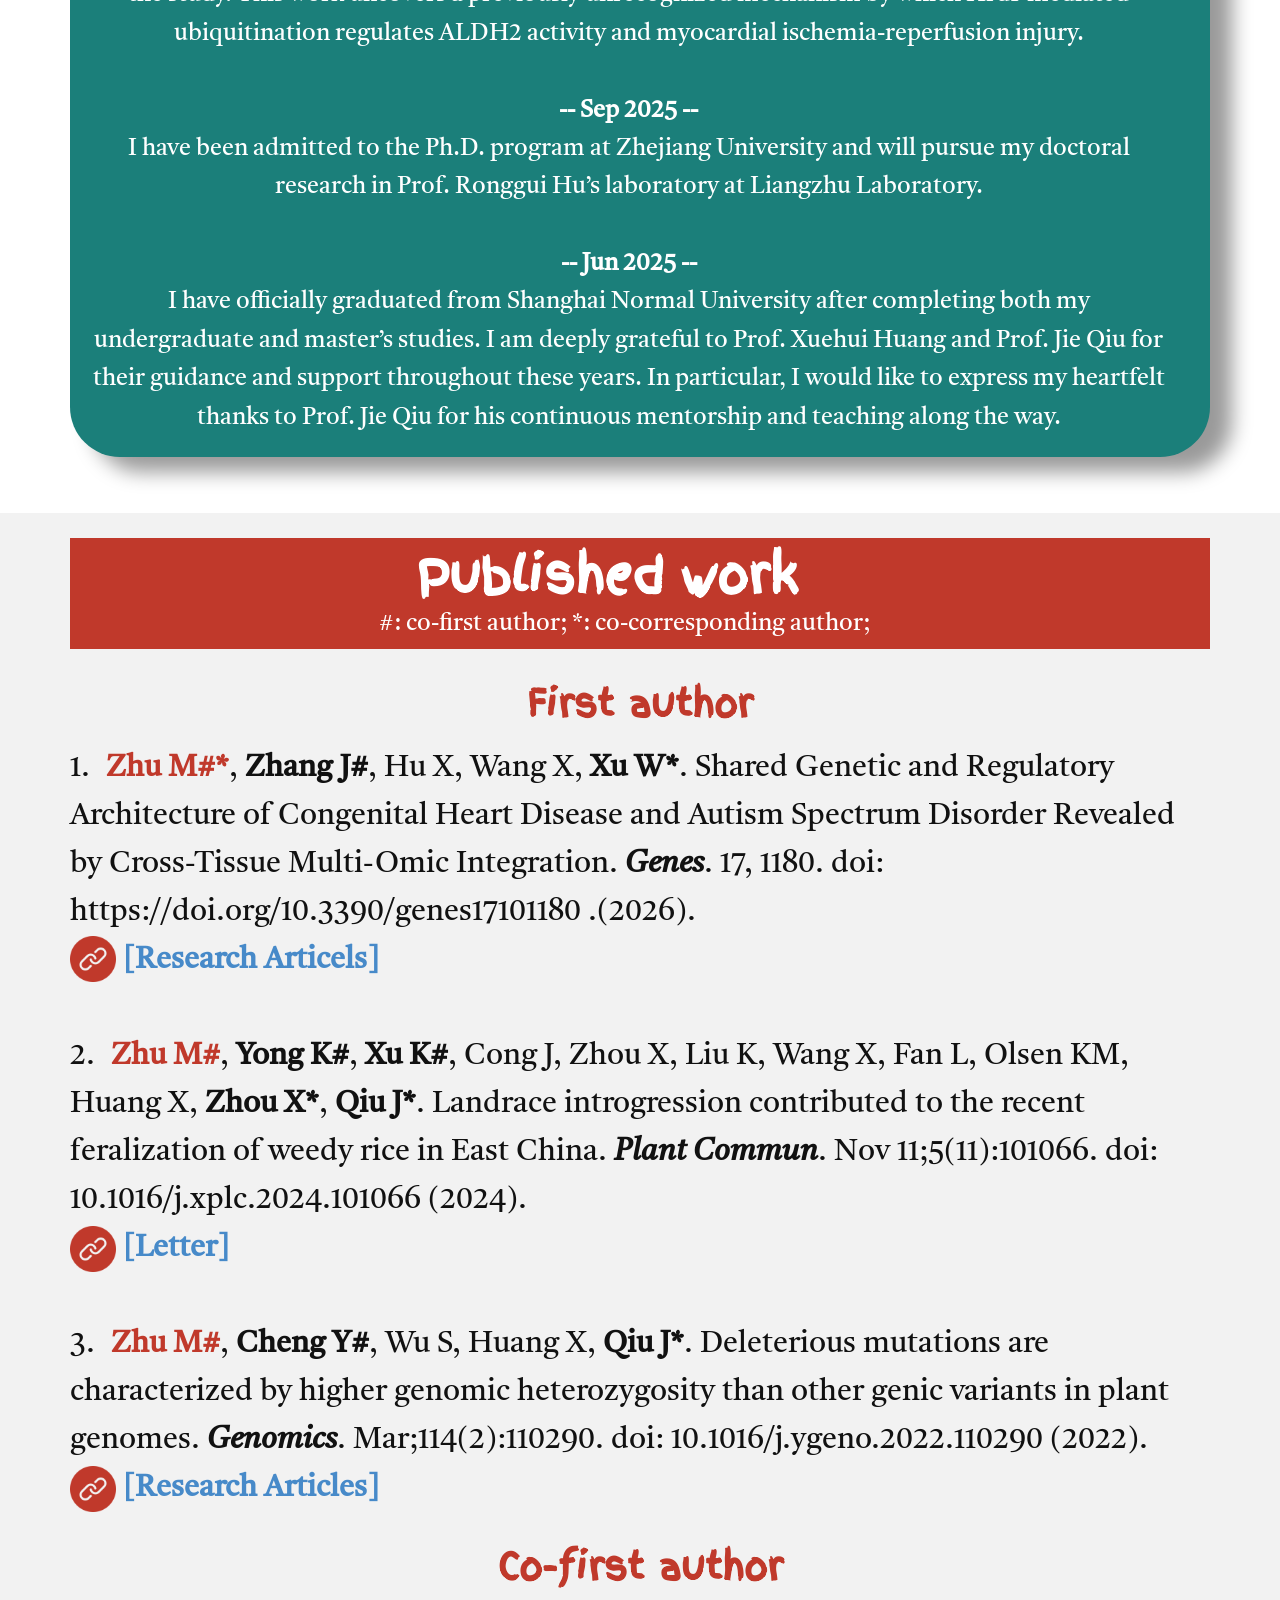
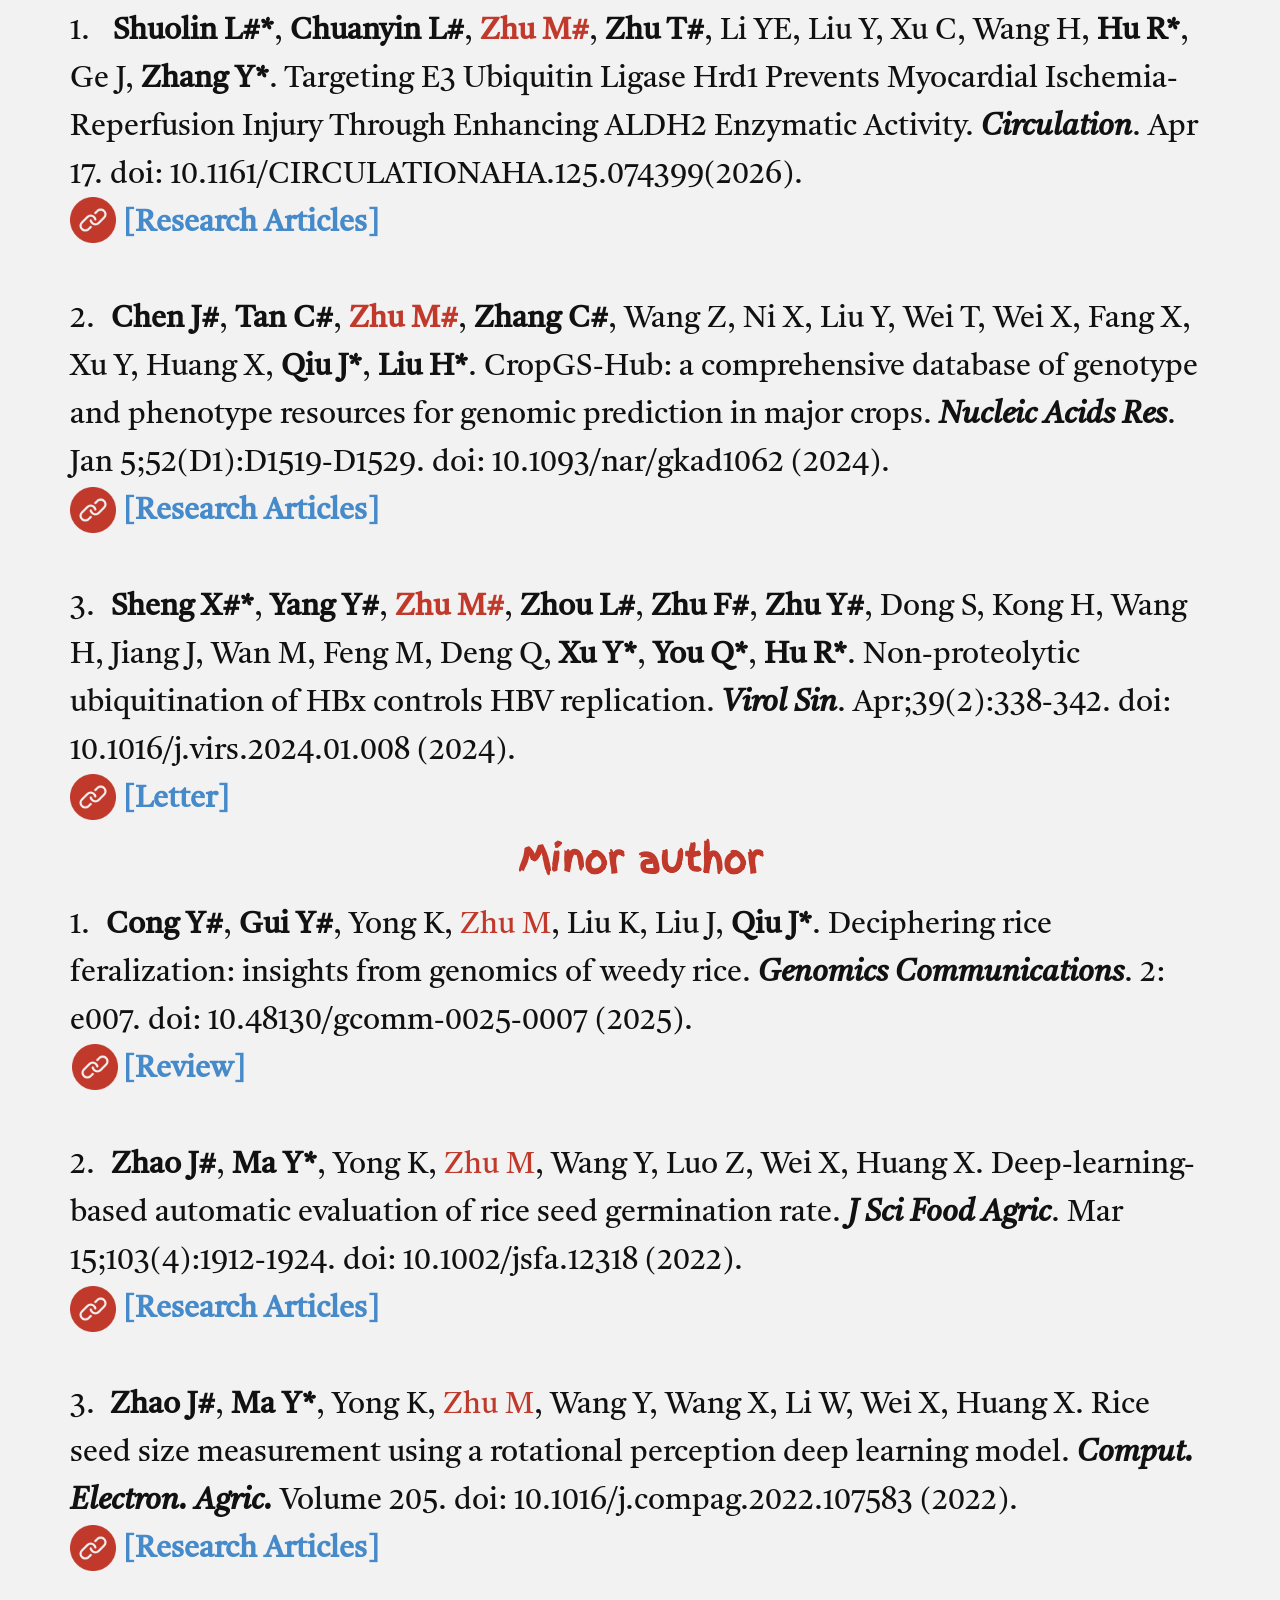
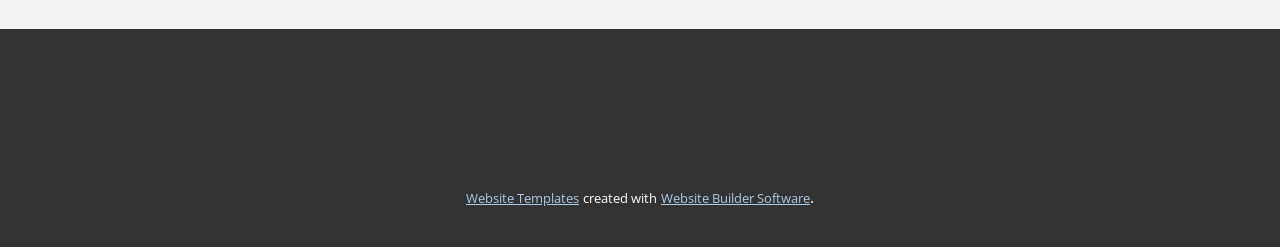
==== commit 013ef447: "Add files via upload" ====
--- a/Home.html
+++ b/Home.html
@@ -104,7 +104,7 @@
             <div class="u-align-left-xs u-black u-container-style u-layout-cell u-shape-rectangle u-size-60 u-layout-cell-4">
               <div class="u-container-layout u-container-layout-4">
                 <div class="u-align-center u-border-5 u-border-custom-color-4 u-line u-line-vertical u-line-1"></div>
-                <p class="u-align-justify-lg u-align-justify-md u-align-justify-sm u-align-justify-xl u-text u-text-custom-color-4 u-text-6">I received my B.S. and M.S. degrees from the College of Life Sciences at Shanghai Normal University. During my undergraduate studies, I conducted research under the supervision of Prof. Xuehui Huang (黄学辉). For my master’s research, I was jointly supervised by Prof. Xuehui Huang,&nbsp;Assoc. Prof. Jie Qiu (邱杰) and Prof. Ronggui Hu (胡荣贵), with research training at Liangzhu Laboratory, Zhejiang University. I am currently a Ph.D. student in Prof. Ronggui Hu’s laboratory at Liangzhu Laboratory, Zhejiang University.</p><span class="u-custom-color-4 u-icon u-icon-circle u-icon-1"><svg class="u-svg-link" preserveAspectRatio="xMidYMin slice" viewBox="0 0 55.25 55.25" style=""><use xmlns:xlink="http://www.w3.org/1999/xlink" xlink:href="#svg-f178"></use></svg><svg class="u-svg-content" viewBox="0 0 55.25 55.25" x="0px" y="0px" id="svg-f178" style="enable-background:new 0 0 55.25 55.25;"><g><path d="M0.523,51.933l-0.497,2.085c-0.016,0.067-0.02,0.135-0.022,0.202C0.004,54.234,0,54.246,0,54.259
+                <p class="u-align-justify-lg u-align-justify-md u-align-justify-sm u-align-justify-xl u-text u-text-custom-color-4 u-text-6">I received my B.S. and M.S. degrees from the College of Life Sciences at Shanghai Normal University. During my undergraduate studies, I conducted research under the supervision of Prof. Xuehui Huang (黄学辉) and Assoc. Prof. Jie Qiu (邱杰). For my master’s research, I was jointly supervised by Assoc. Prof. Jie Qiu (邱杰) and Prof. Ronggui Hu (胡荣贵), with research training at ​Center for Excellence in Molecular&nbsp;Cell Science,CAS. I am currently a Ph.D. student in Prof. Ronggui Hu’s laboratory at Liangzhu Laboratory, Zhejiang University.</p><span class="u-custom-color-4 u-icon u-icon-circle u-icon-1"><svg class="u-svg-link" preserveAspectRatio="xMidYMin slice" viewBox="0 0 55.25 55.25" style=""><use xmlns:xlink="http://www.w3.org/1999/xlink" xlink:href="#svg-f178"></use></svg><svg class="u-svg-content" viewBox="0 0 55.25 55.25" x="0px" y="0px" id="svg-f178" style="enable-background:new 0 0 55.25 55.25;"><g><path d="M0.523,51.933l-0.497,2.085c-0.016,0.067-0.02,0.135-0.022,0.202C0.004,54.234,0,54.246,0,54.259
 		c0.001,0.114,0.026,0.225,0.065,0.332c0.009,0.025,0.019,0.047,0.03,0.071c0.049,0.107,0.11,0.21,0.196,0.296
 		c0.095,0.095,0.207,0.168,0.328,0.218c0.121,0.05,0.25,0.075,0.379,0.075c0.077,0,0.155-0.009,0.231-0.027l2.086-0.497
 		L0.523,51.933z"></path><path d="M52.618,2.631c-3.51-3.508-9.219-3.508-12.729,0L3.827,38.693C3.81,38.71,3.8,38.731,3.785,38.749
--- a/Home.css
+++ b/Home.css
@@ -1285,7 +1285,7 @@
 }
 
 .u-section-4 .u-sheet-1 {
-  min-height: 1001px;
+  min-height: 1034px;
 }
 
 .u-section-4 .u-list-1 {
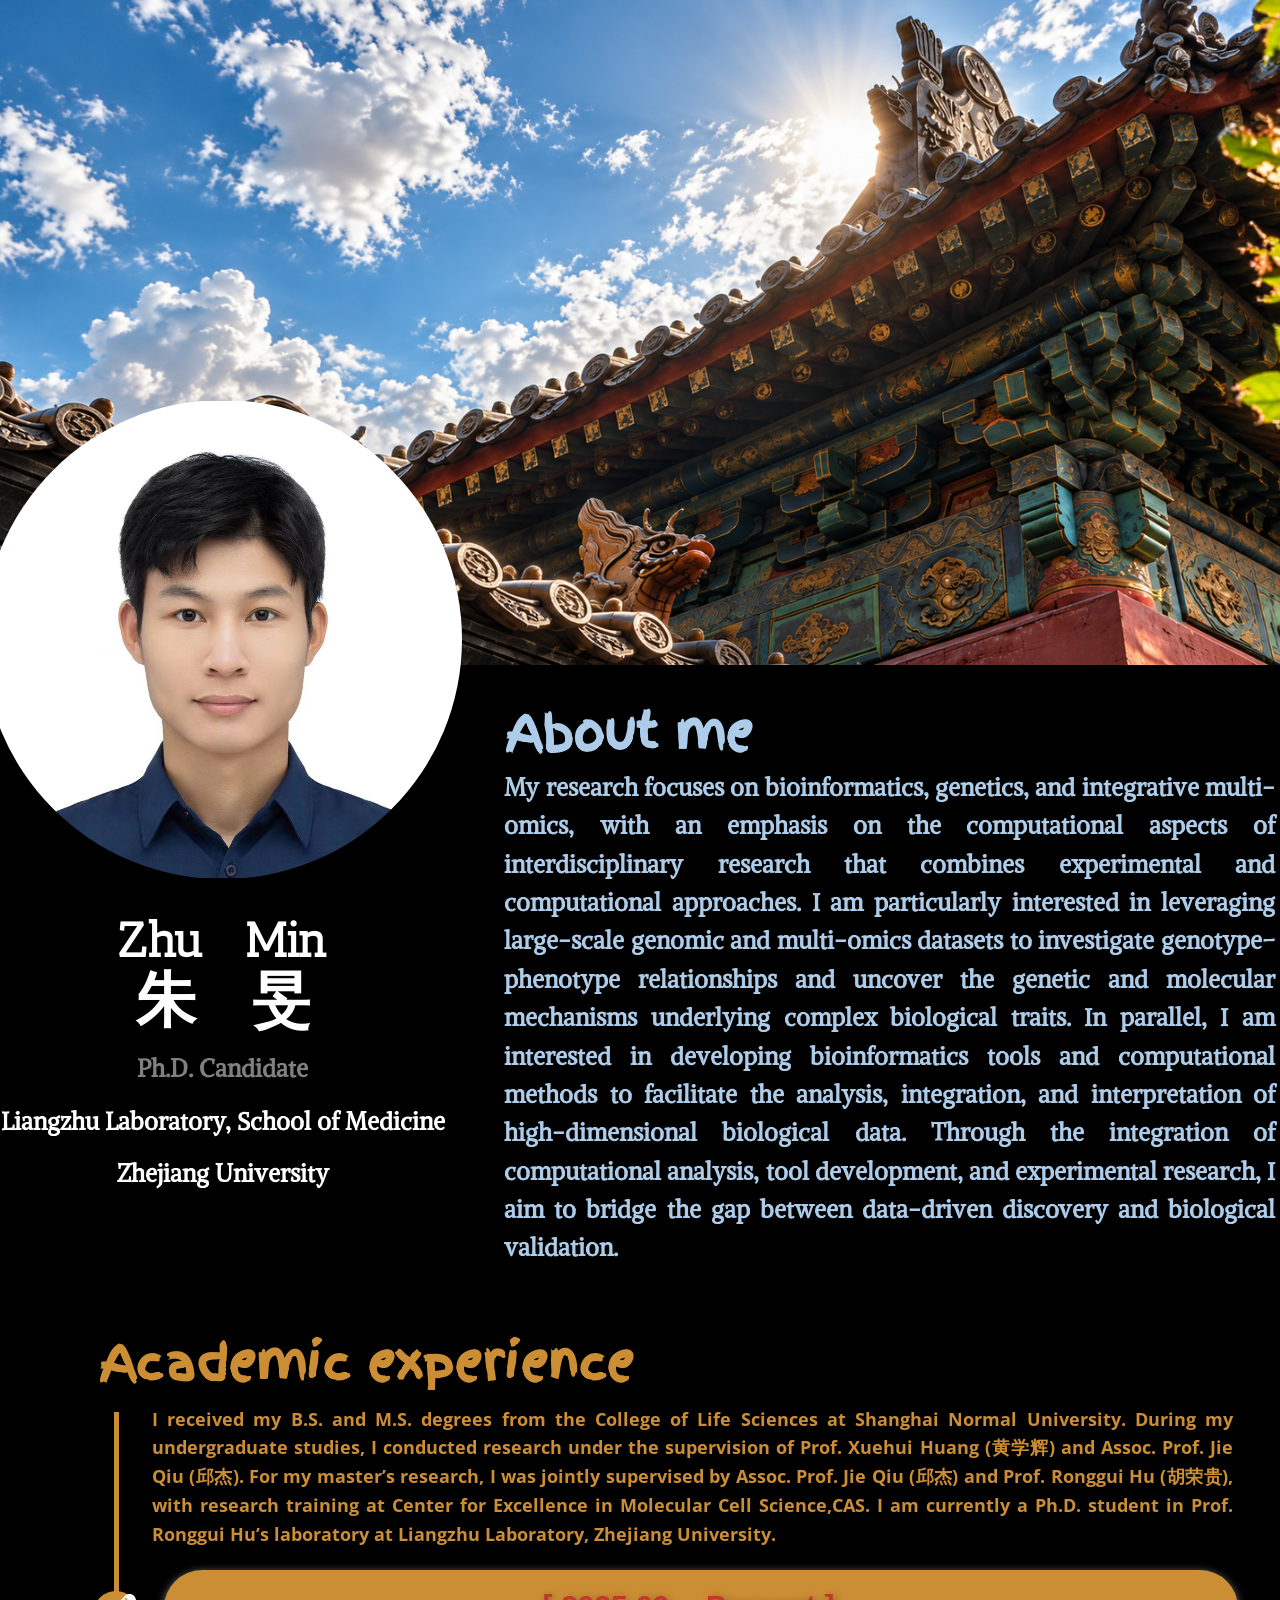
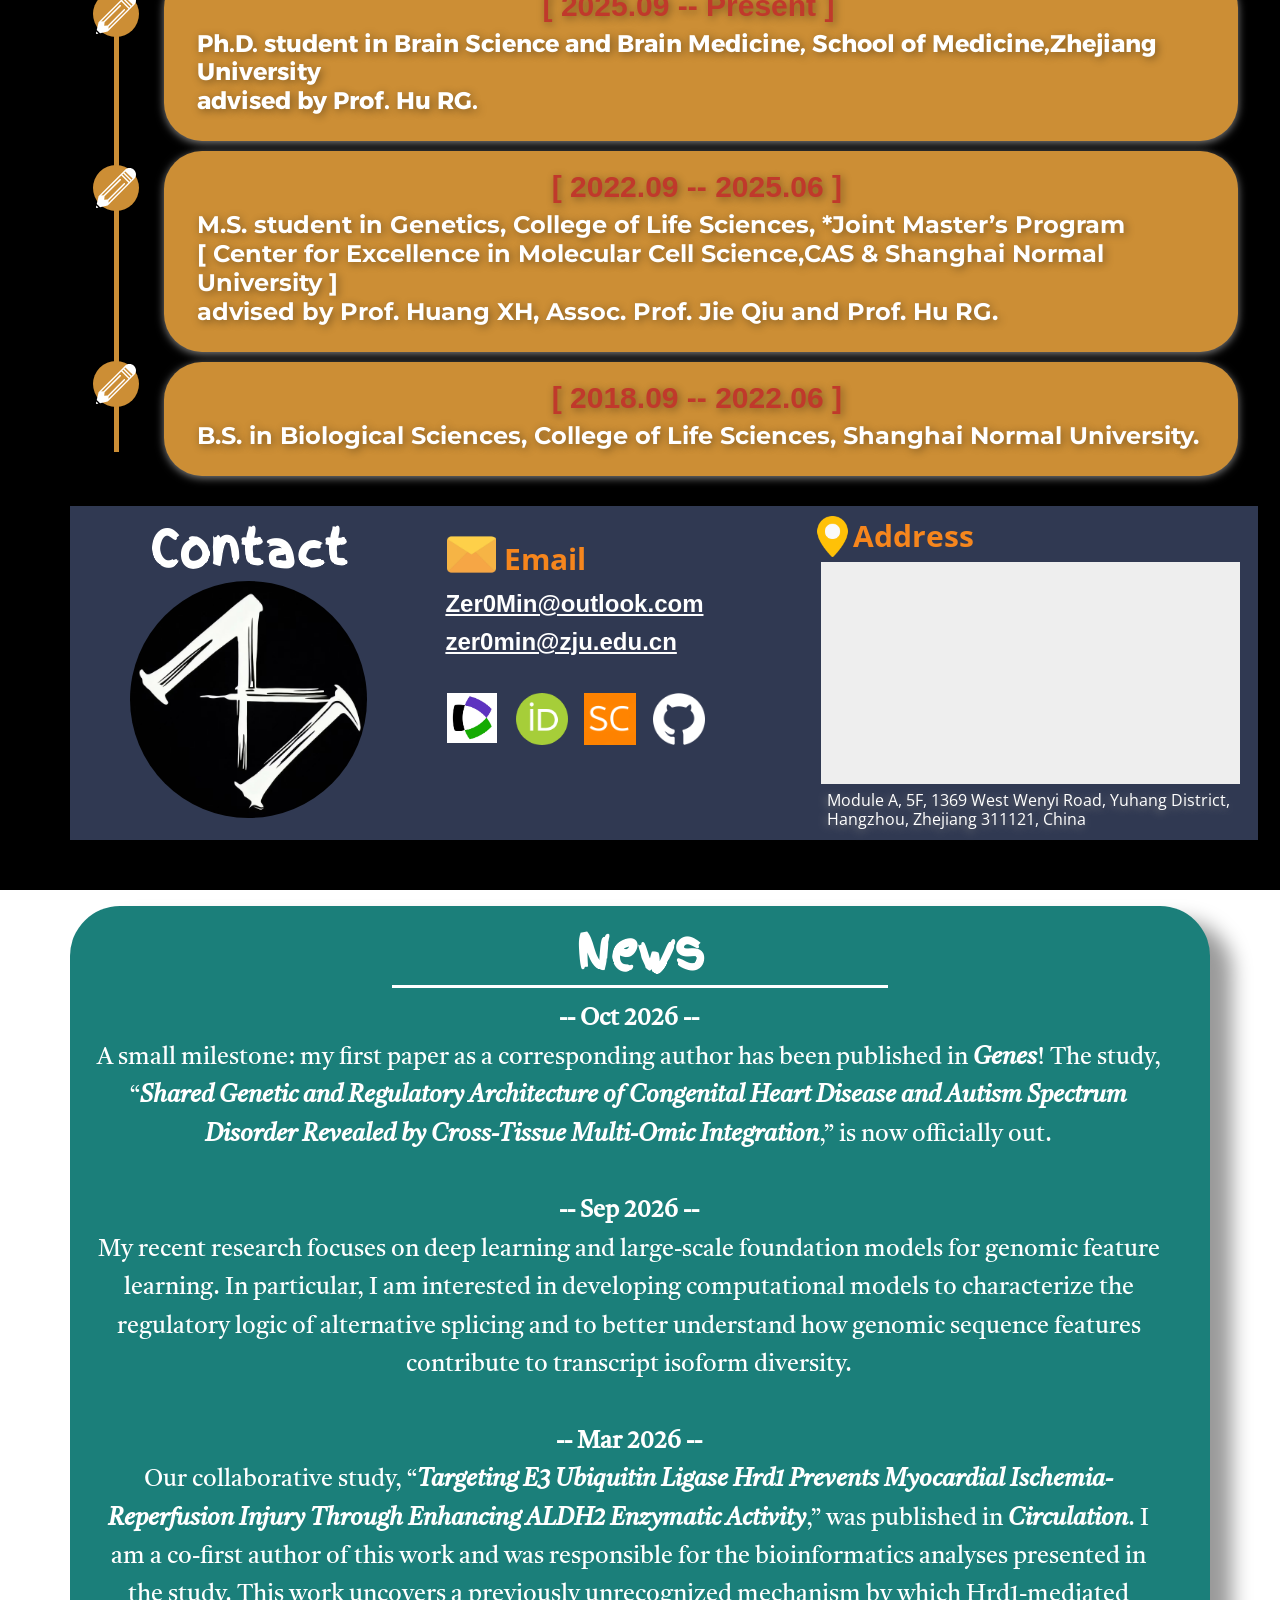
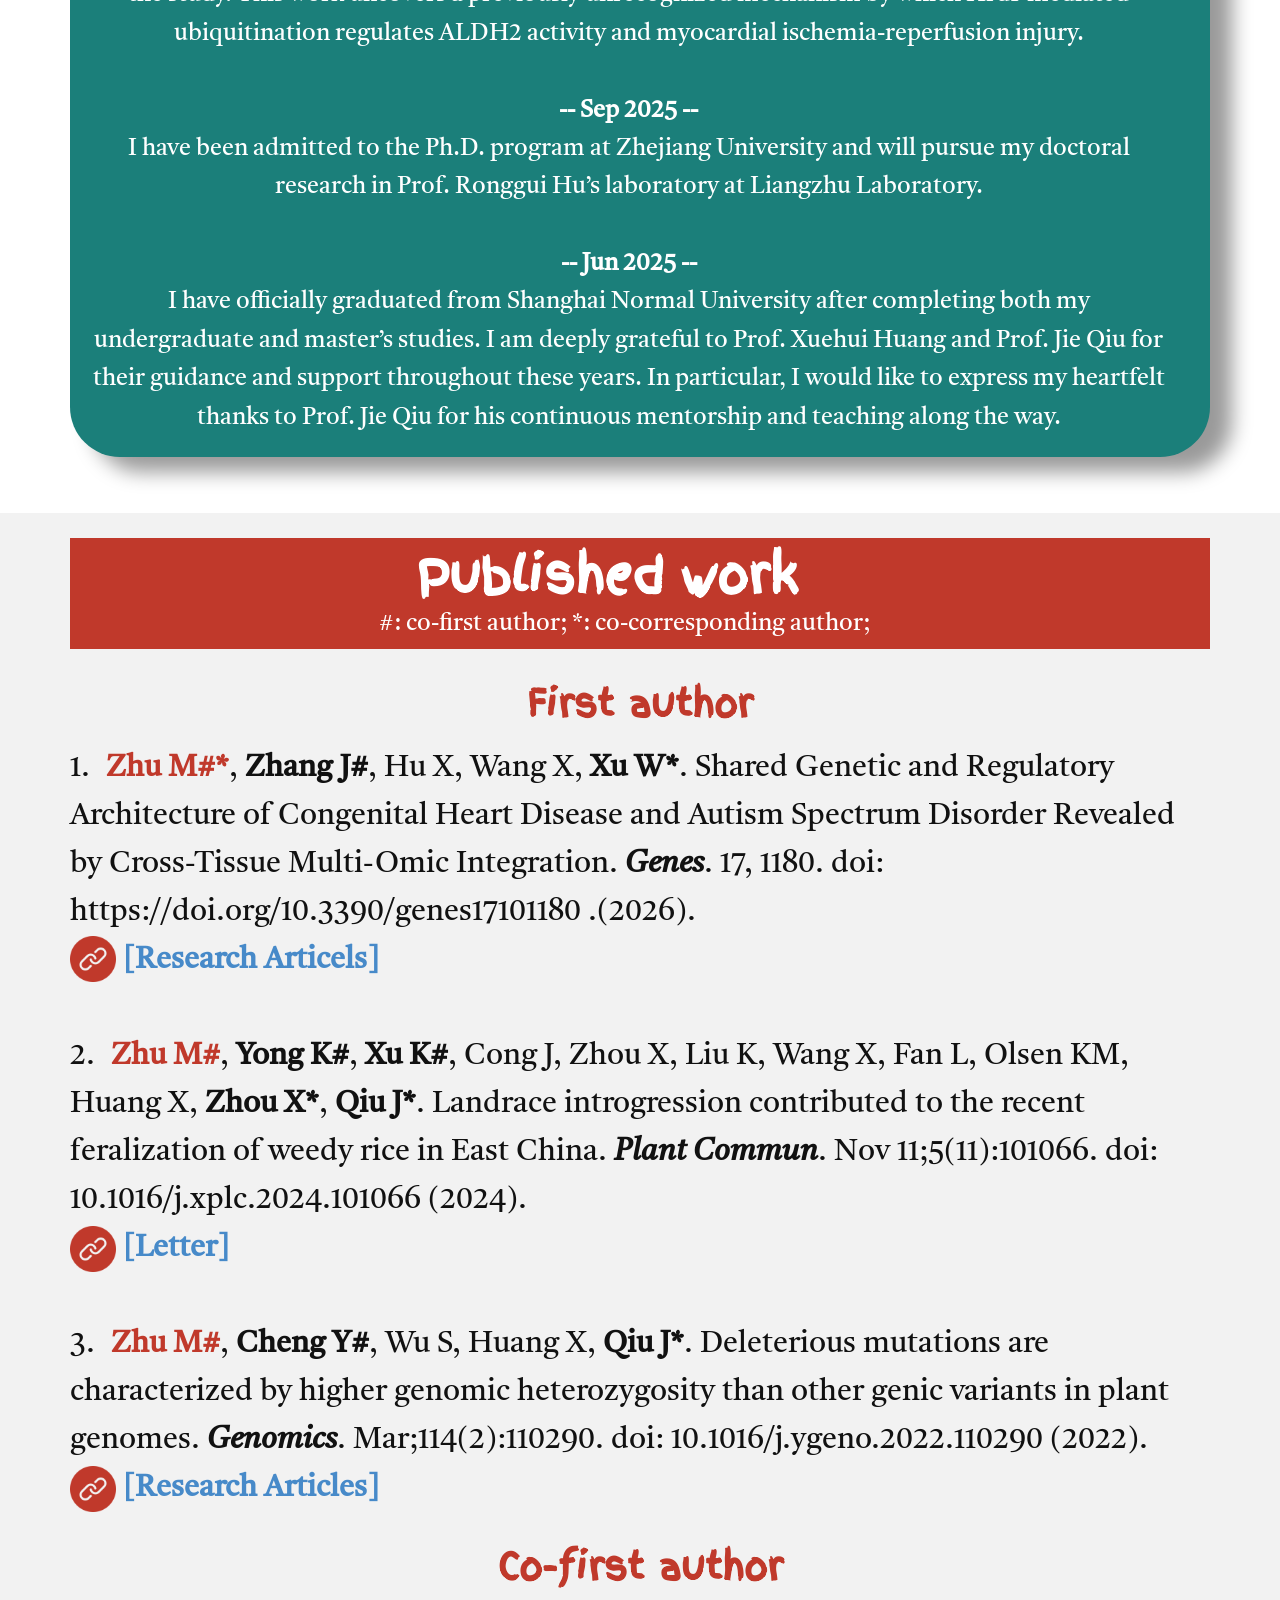
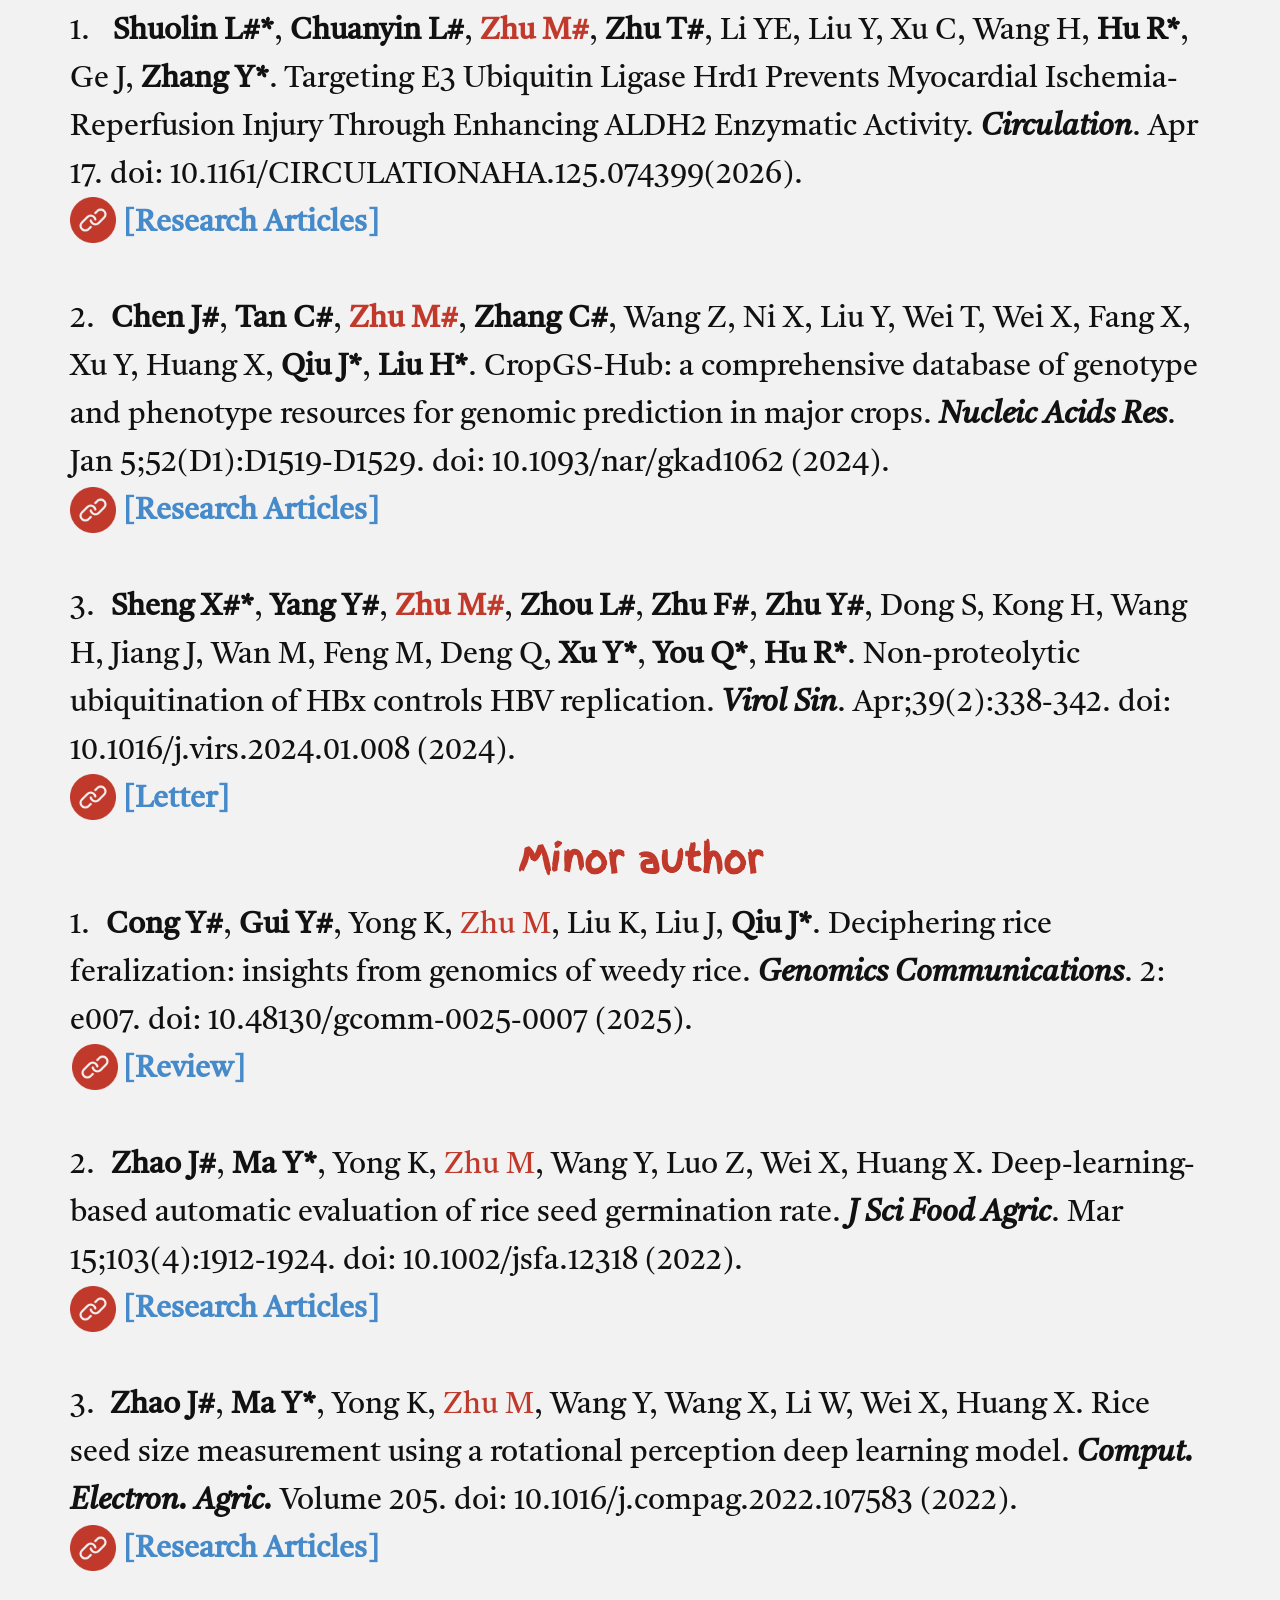
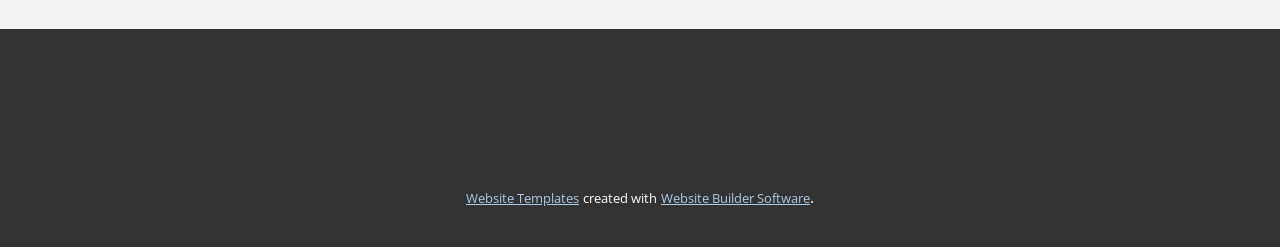
==== commit f0baf828: "Add files via upload" ====
--- a/Home.html
+++ b/Home.html
@@ -235,7 +235,7 @@
             <h2 class="u-text u-text-default u-text-1"> News</h2>
             <div class="u-align-center u-border-3 u-border-white u-line u-line-horizontal u-line-1"></div>
             <p class="u-custom-font u-text u-text-white u-text-2"> -- Oct 2026 --<br>
-              <span style="font-weight: 400;">A small milestone: my first paper as a corresponding author has been published in <span style="font-weight: 700; font-style: italic;">Genes</span>! The study, “<span style="font-weight: 700;">Shared Genetic and Regulatory Architecture of Congenital Heart Disease and Autism Spectrum Disorder Revealed by Cross-Tissue Multi-Omic Integration</span>,” is now officially out.
+              <span style="font-weight: 400;">A small milestone: my first paper as a corresponding author has been published in <span style="font-weight: 700; font-style: italic;">Genes</span>! The study, “<span style="font-weight: 700; font-style: italic;">Shared Genetic and Regulatory Architecture of Congenital Heart Disease and Autism Spectrum Disorder Revealed by Cross-Tissue Multi-Omic Integration</span>,” is now officially out.
               </span>
               <br>
               <br> -- Sep 2026 --<br>
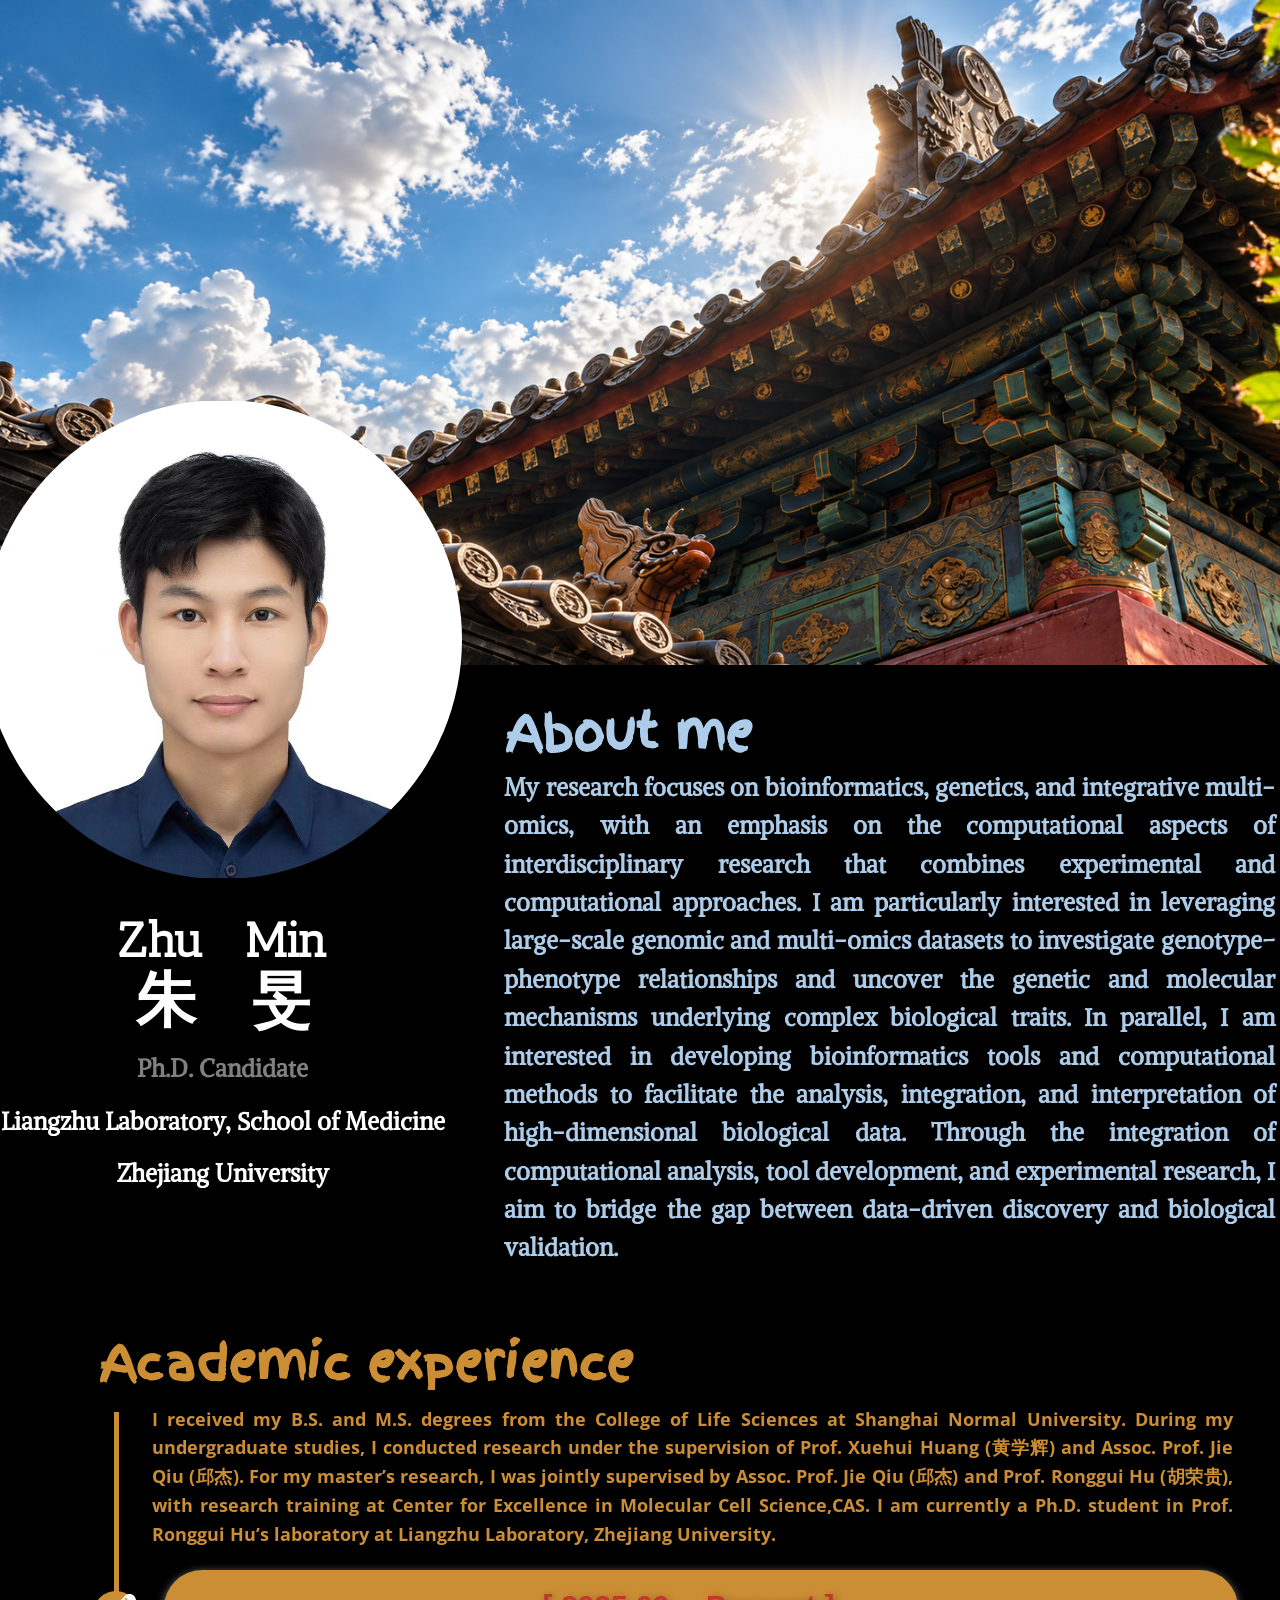
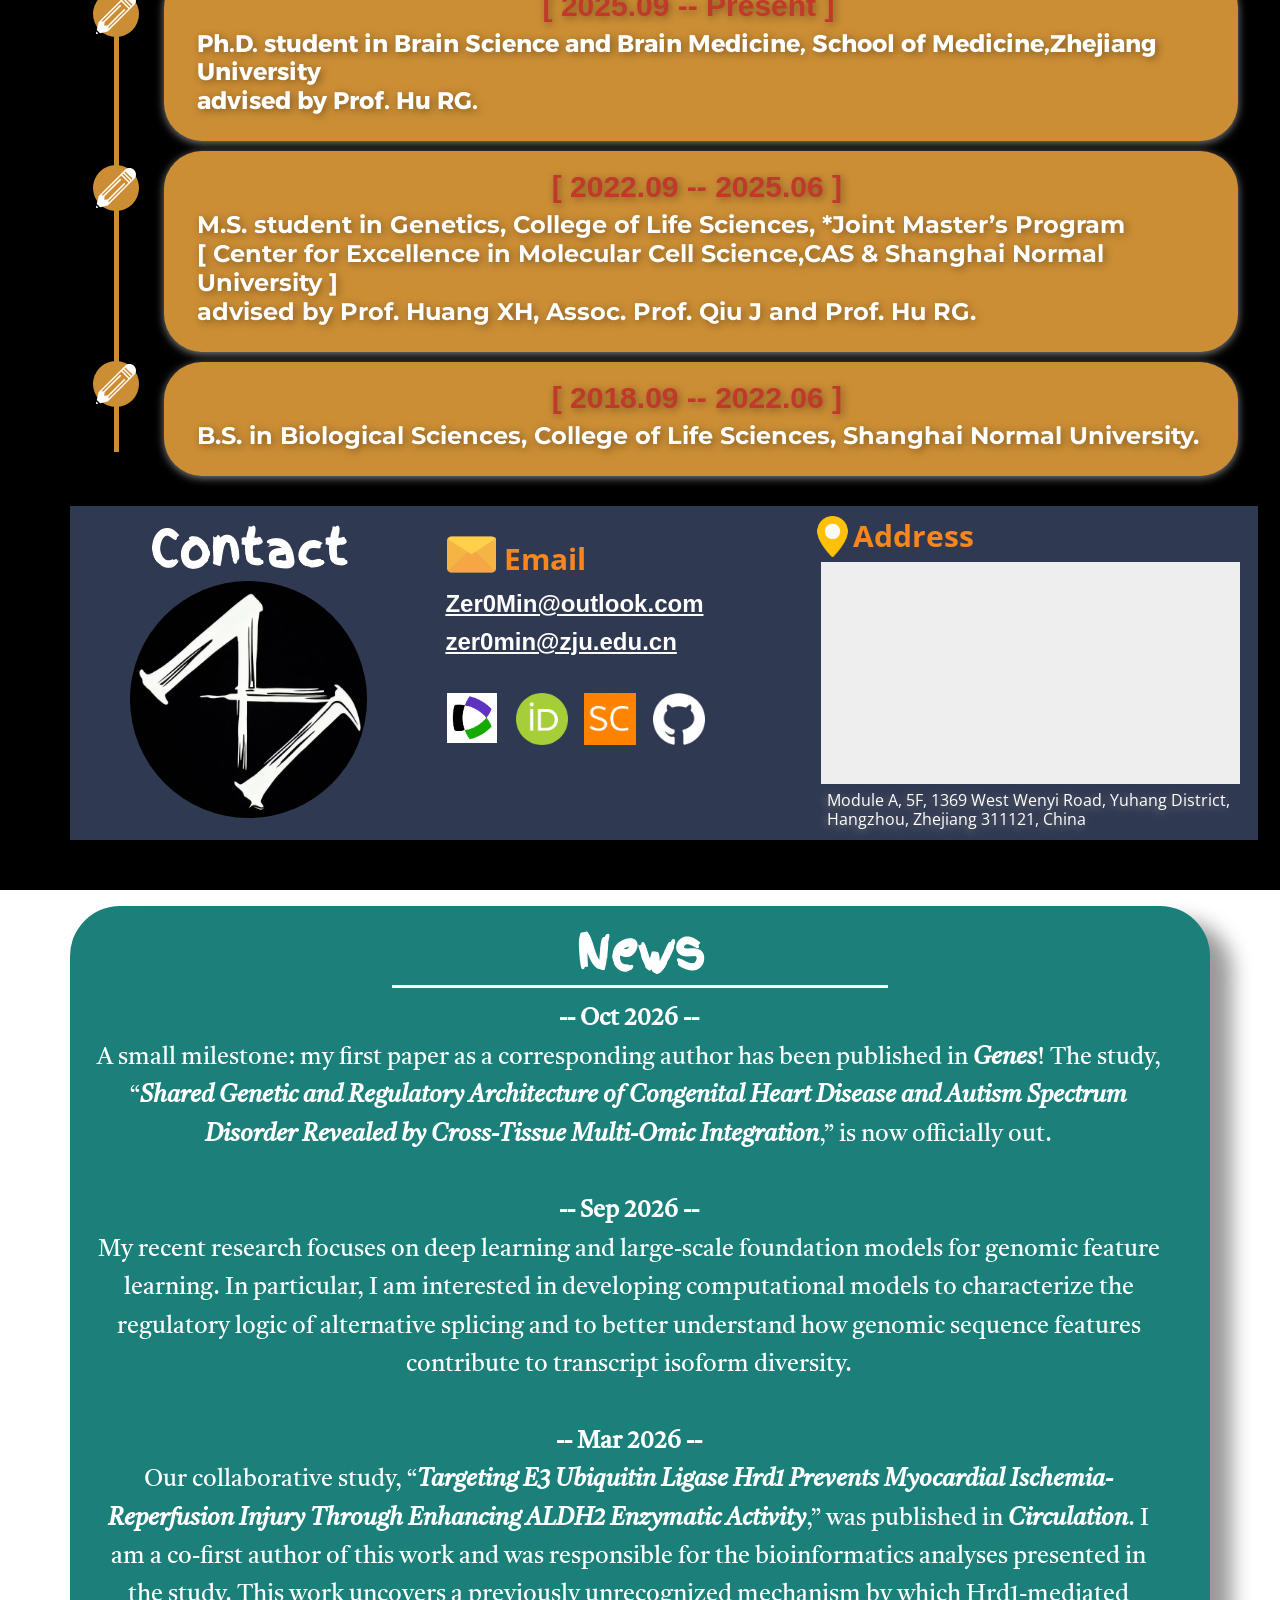
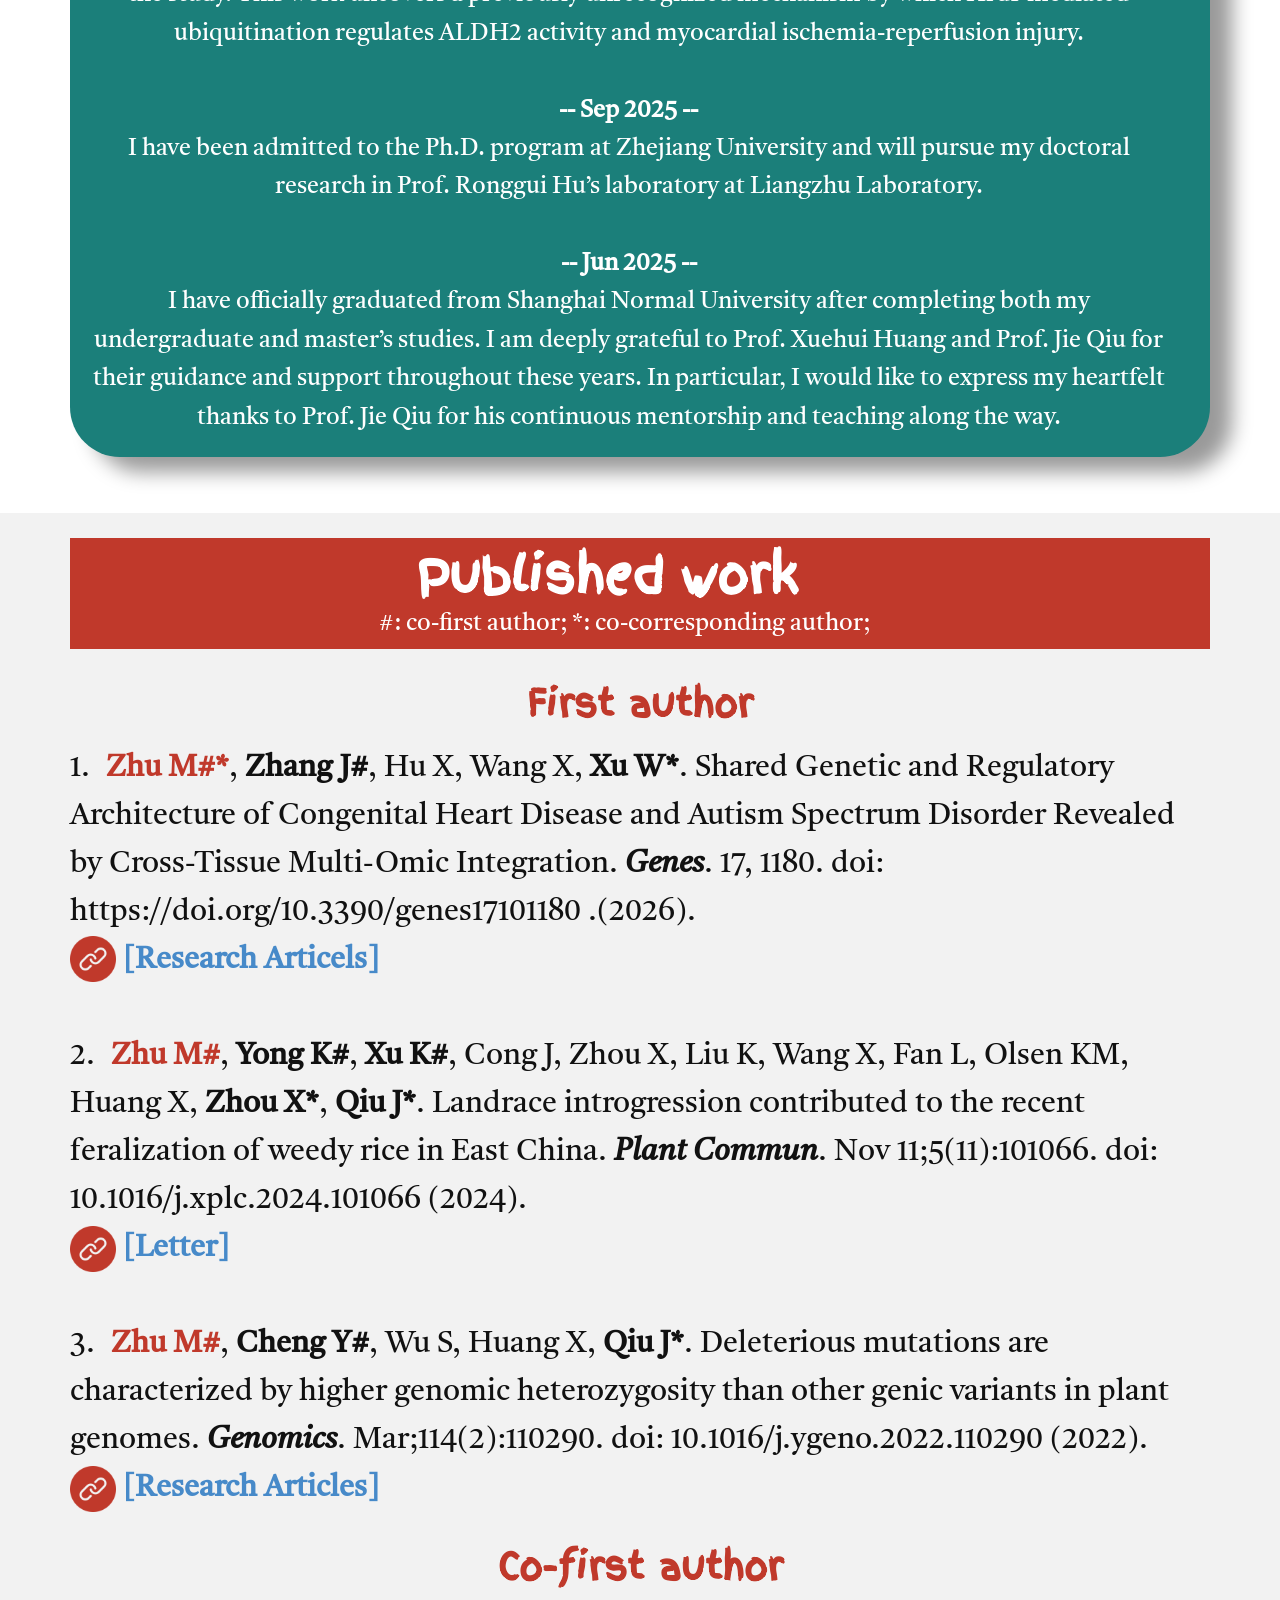
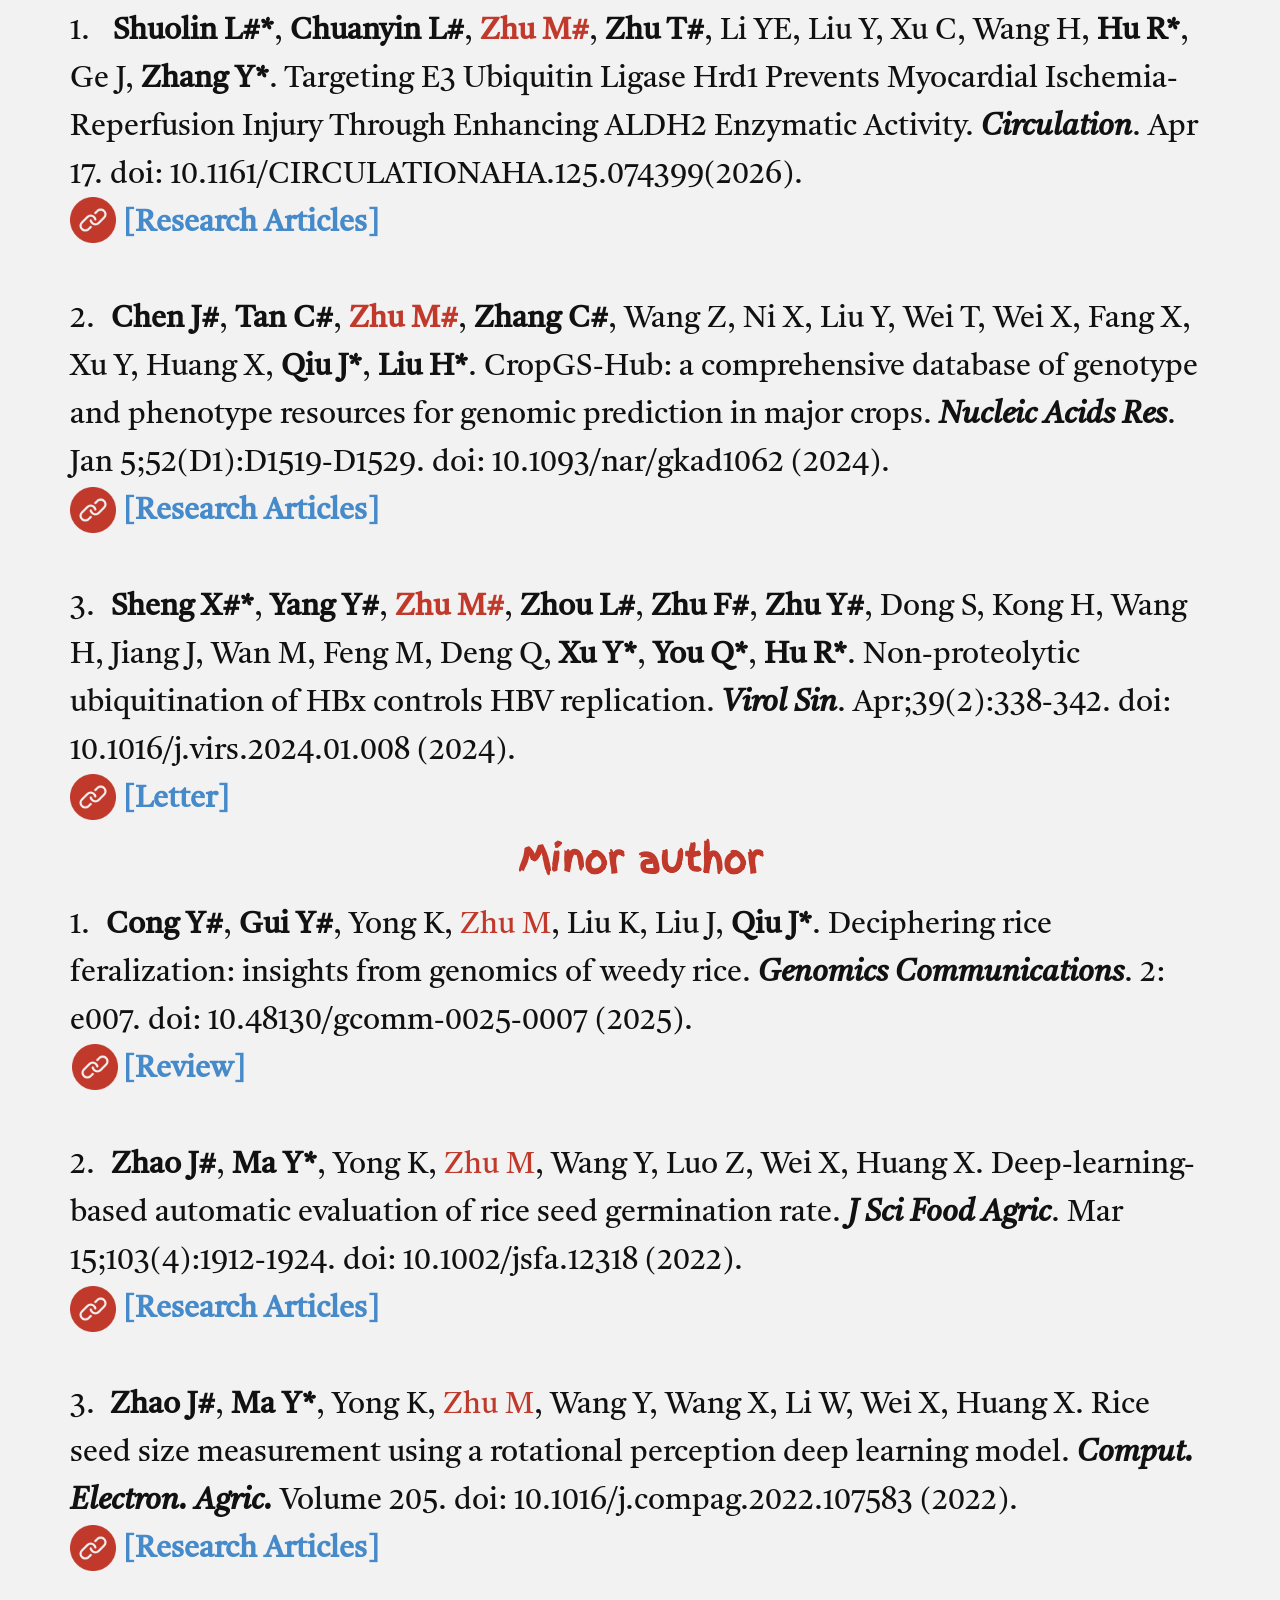
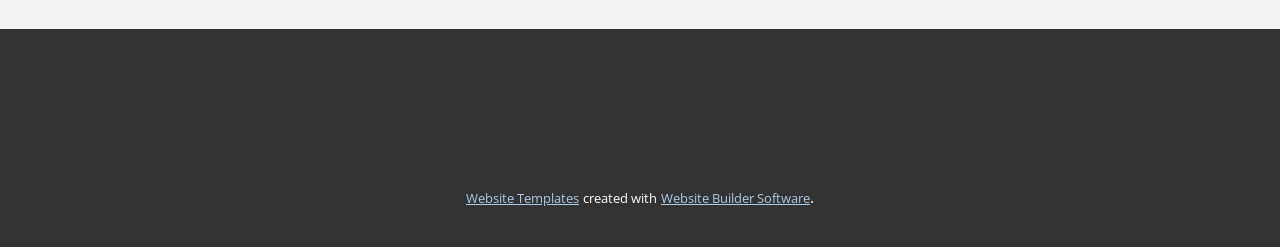
==== commit 1d858b1c: "Add files via upload" ====
--- a/Home.html
+++ b/Home.html
@@ -134,7 +134,7 @@
                         <h5 class="u-align-left u-custom-font u-font-montserrat u-text u-text-10">M.S.
 student in Genetics, College of Life Sciences,&nbsp;​*​Joint
 Master’s Program<br>[ Center for Excellence in Molecular&nbsp;Cell Science,CAS &amp; Shanghai
-Normal University ]&nbsp;<br>advised by Prof. Huang XH,&nbsp;Assoc. Prof. Jie Qiu and
+Normal University ]&nbsp;<br>advised by Prof. Huang XH,&nbsp;Assoc. Prof. Qiu J and
 Prof. Hu RG.<br>
                         </h5>
                       </div>
